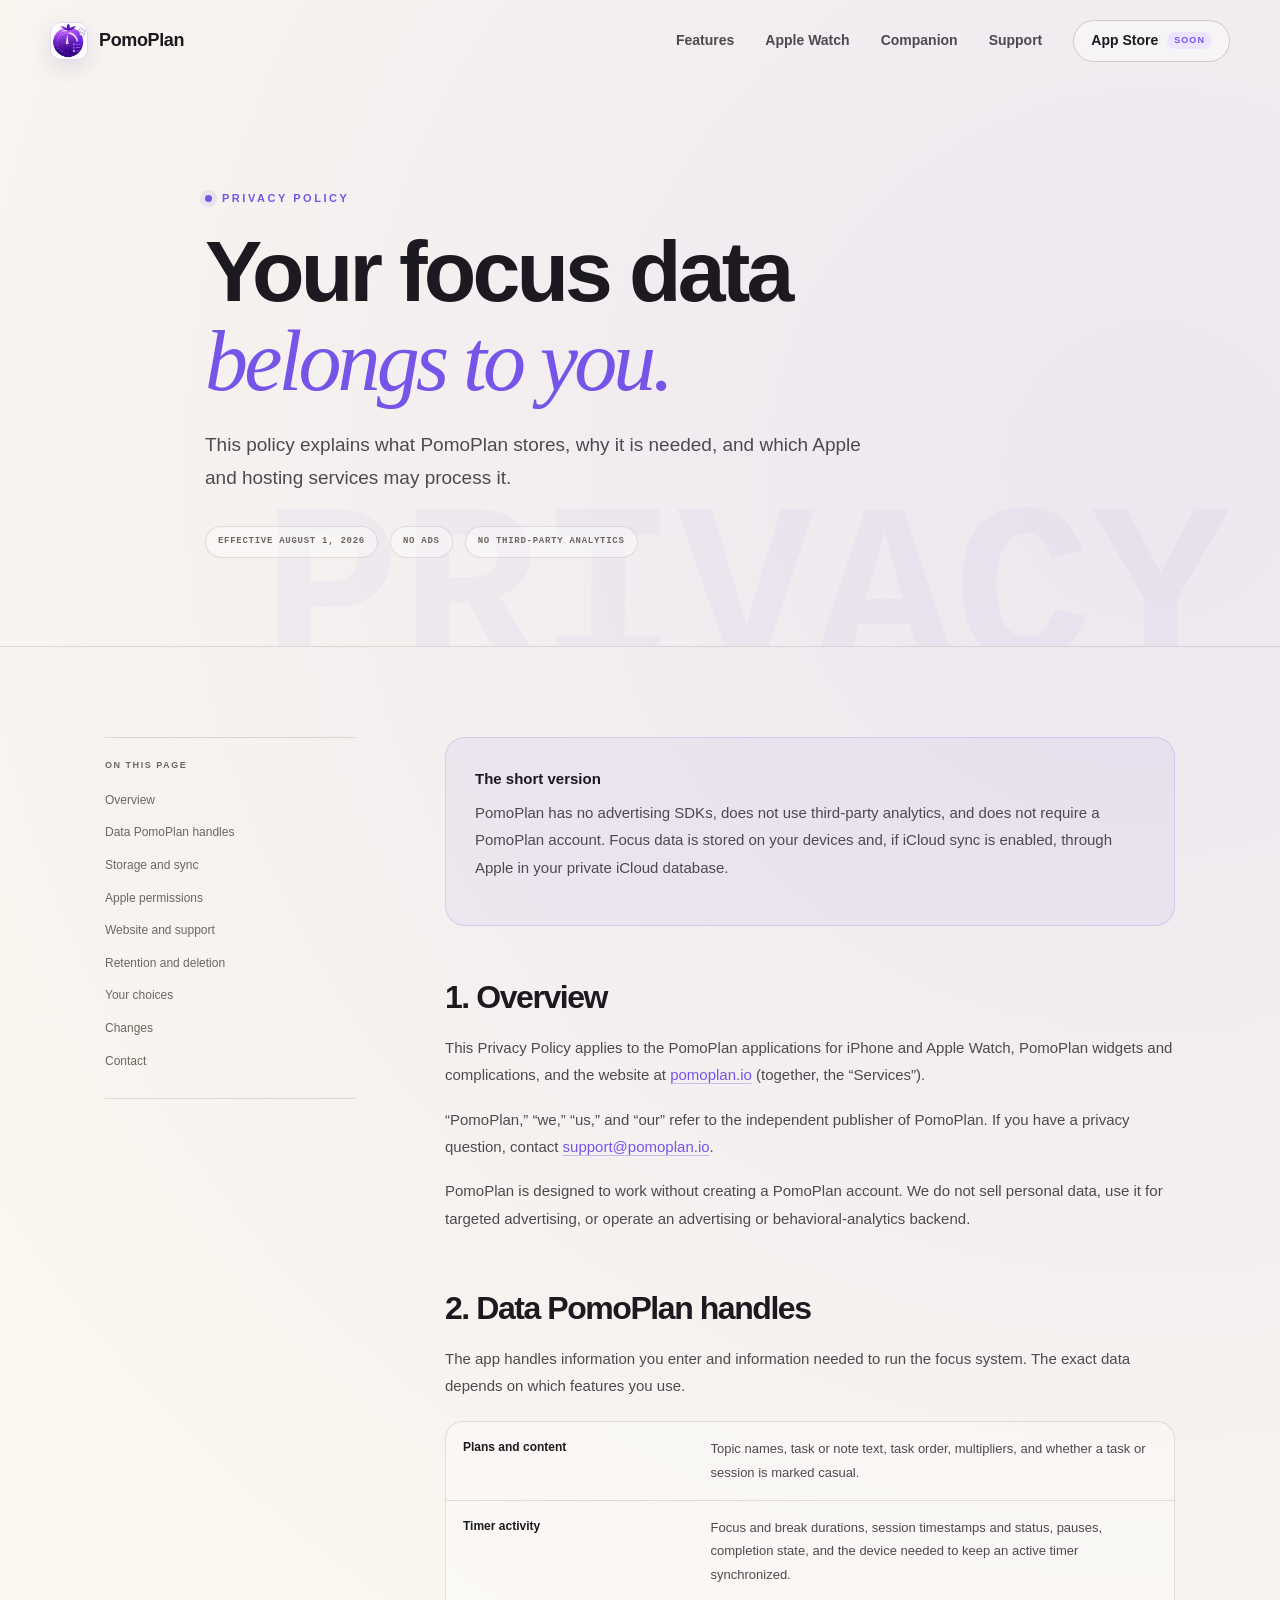
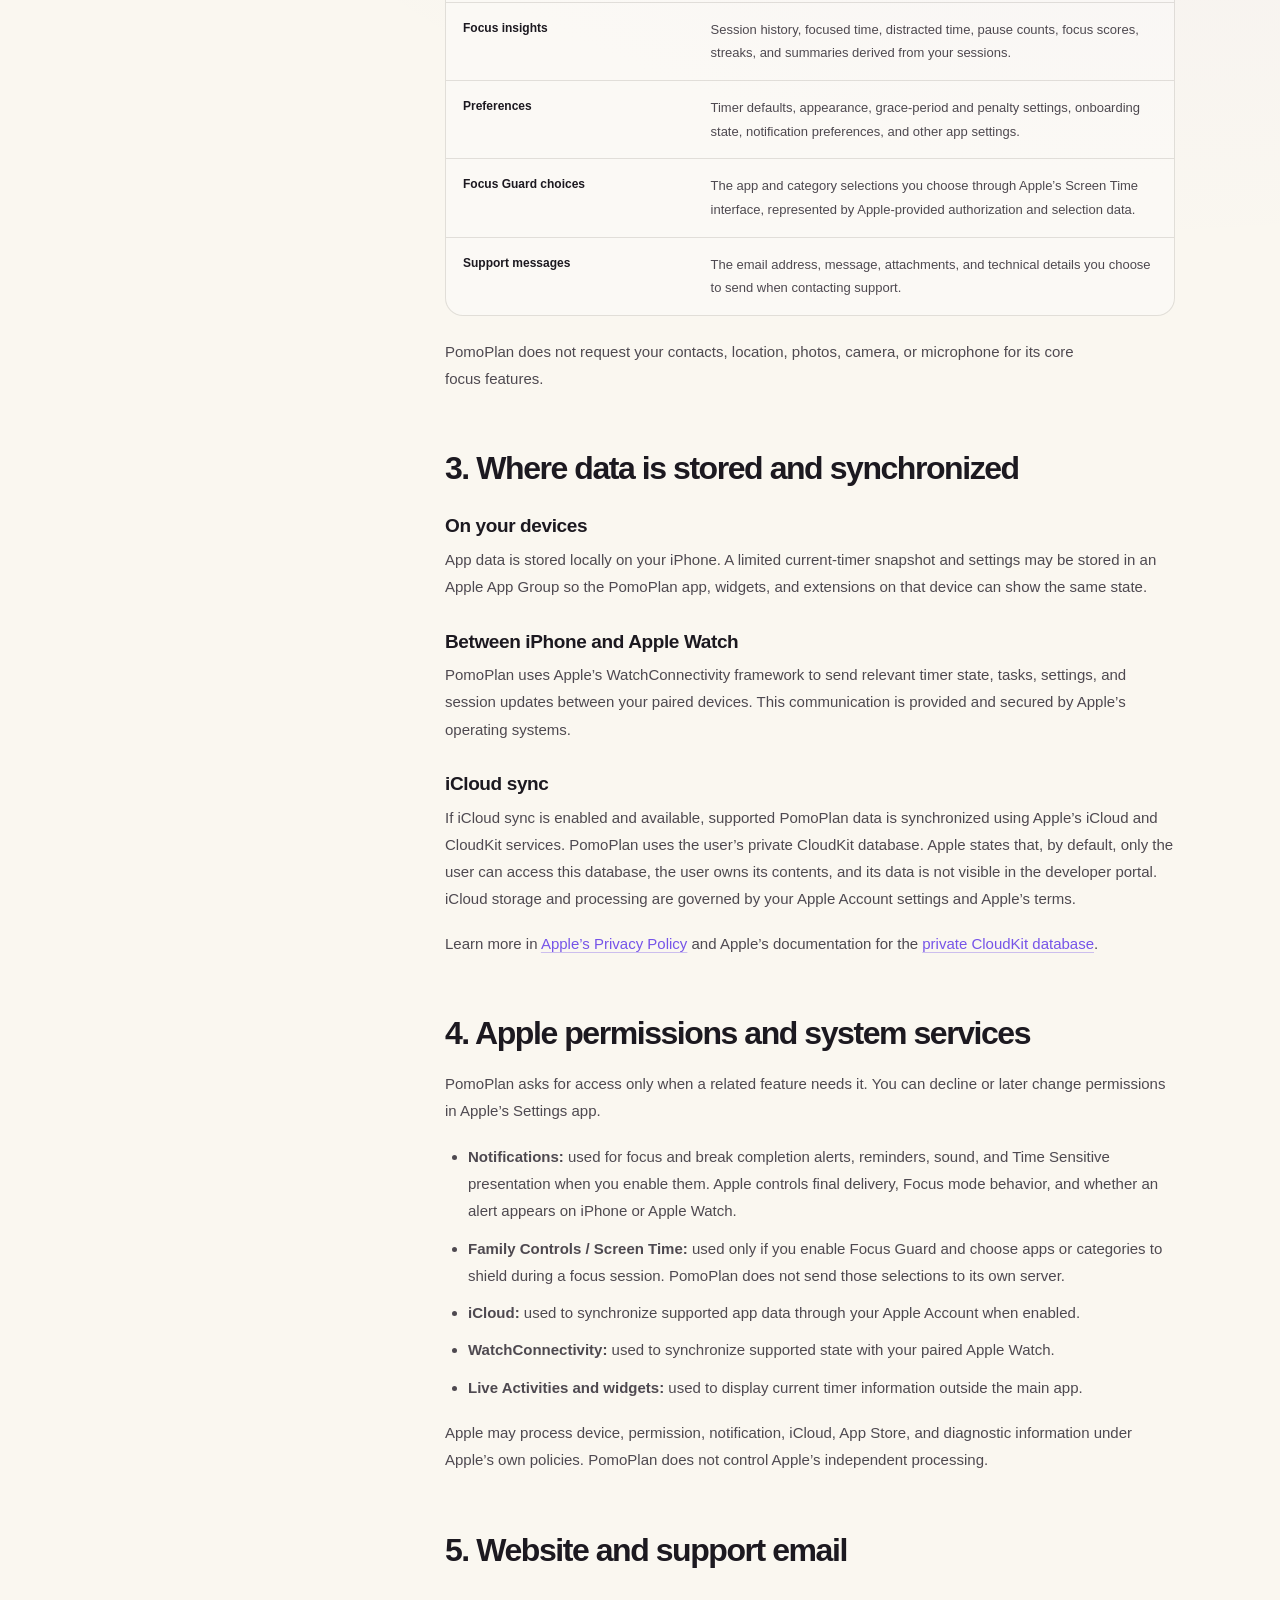
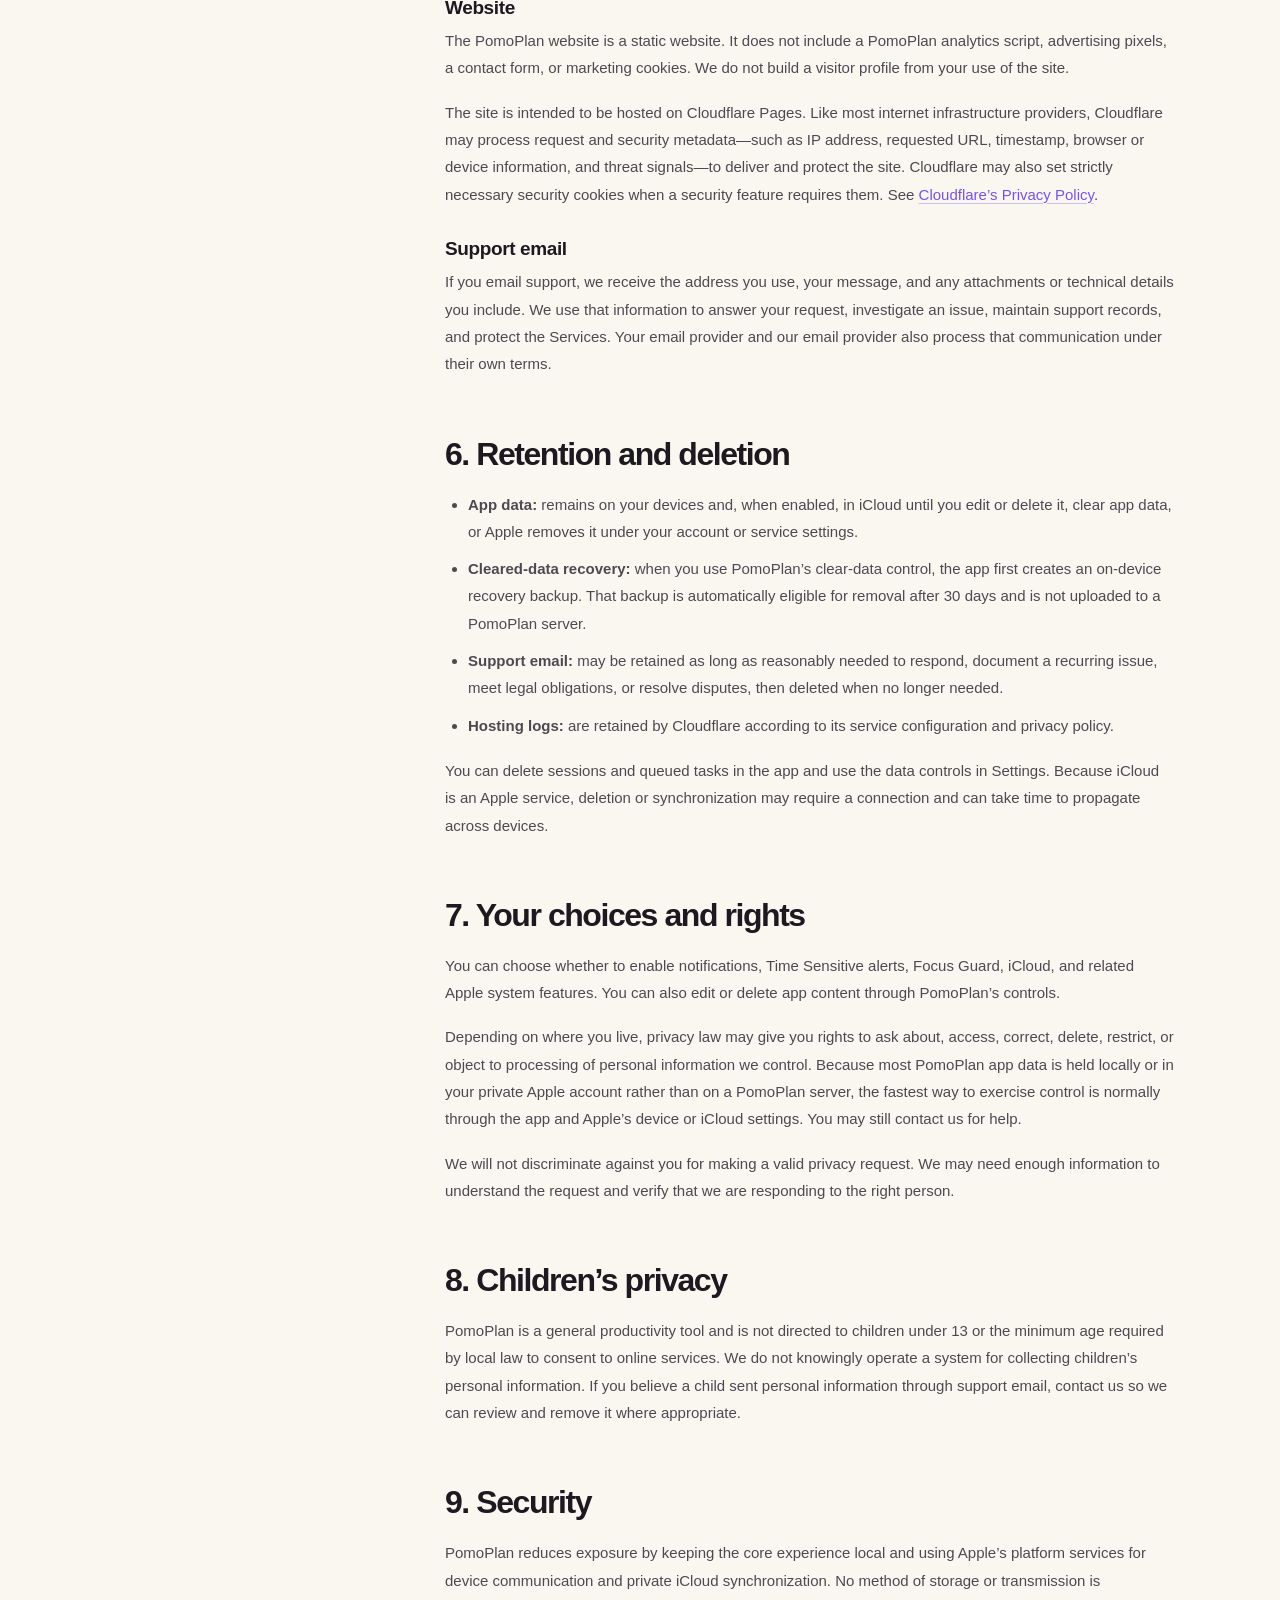
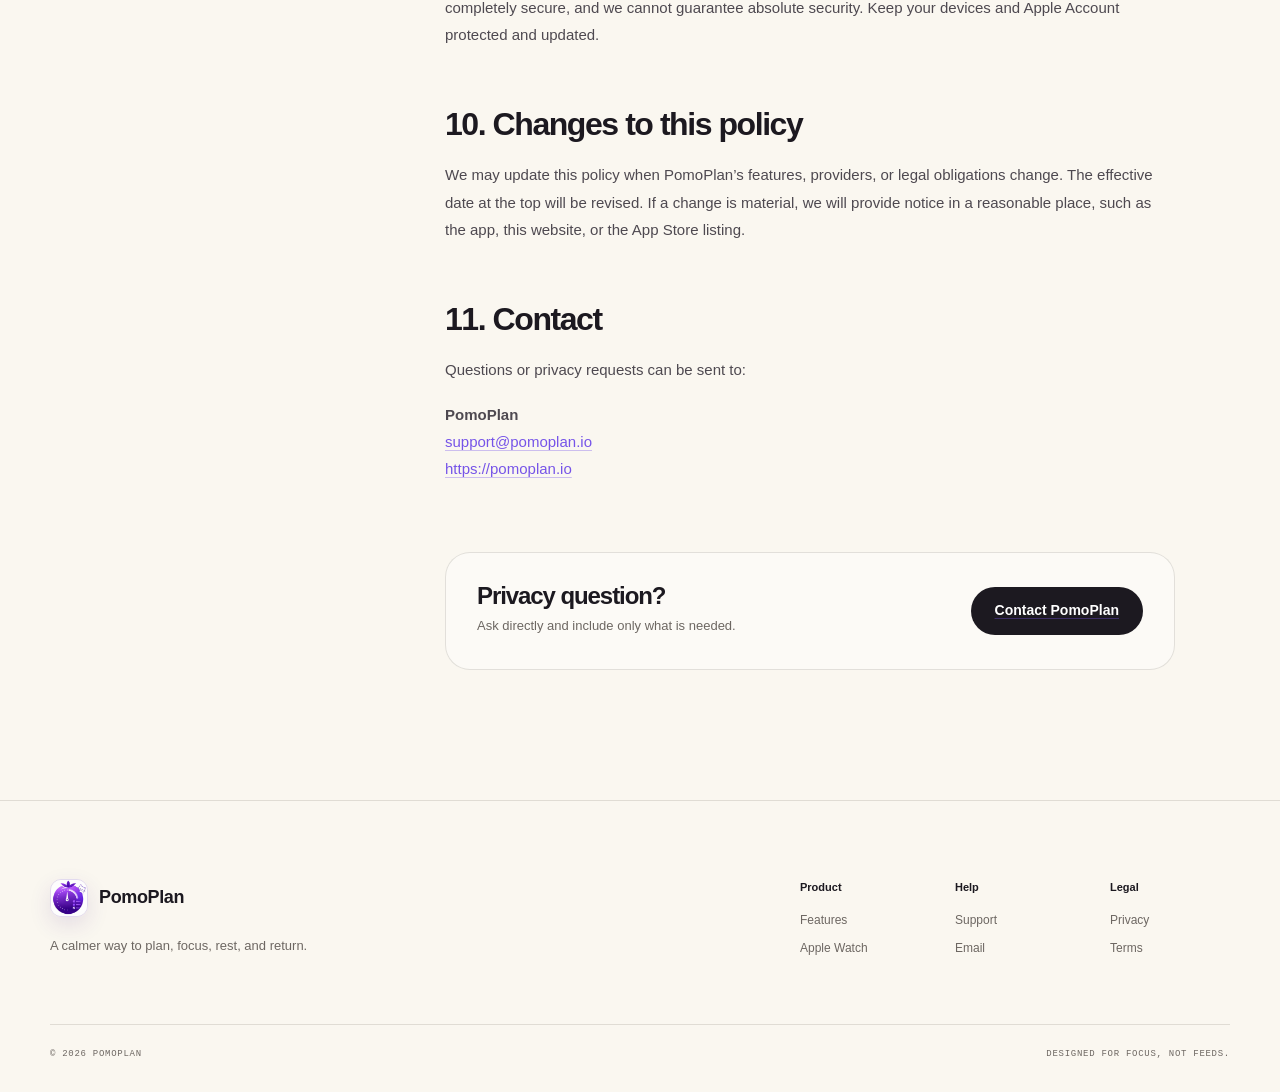
==== privacy/index.html @ 8824948e "Add PomoPlan static marketing and policy site Split the site out of the PomodoroSwift app repo so it" ====
<!DOCTYPE html>
<html lang="en">
<head>
  <meta charset="utf-8">
  <meta name="viewport" content="width=device-width, initial-scale=1">
  <meta name="theme-color" content="#f8f4ec">
  <meta name="color-scheme" content="light">
  <title>Privacy Policy — PomoPlan</title>
  <meta name="description" content="Learn how PomoPlan handles timer, task, focus, Apple Watch, iCloud, notification, and website data.">
  <link rel="canonical" href="https://pomoplan.io/privacy/">
  <link rel="icon" type="image/png" href="/assets/favicon.png">
  <link rel="apple-touch-icon" href="/assets/app-icon.png">
  <link rel="stylesheet" href="/assets/styles.css">
  <script src="/assets/site.js" defer></script>
</head>
<body class="inner-page">
  <a class="skip-link" href="#main-content">Skip to content</a>

  <header class="site-header is-scrolled" data-site-header>
    <div class="shell header-inner">
      <a class="brand" href="/" aria-label="PomoPlan home"><img class="brand-icon" src="/assets/app-icon.png" alt="" width="40" height="40"><span>PomoPlan</span></a>
      <button class="nav-toggle" type="button" aria-expanded="false" aria-controls="site-navigation" data-nav-toggle><span class="sr-only">Open navigation</span><span></span><span></span></button>
      <nav class="site-nav" id="site-navigation" aria-label="Primary navigation" data-site-nav>
        <a href="/#features">Features</a><a href="/#ecosystem">Apple Watch</a><a href="/#companion">Companion</a><a href="/support/">Support</a><a class="nav-cta" href="/#coming-soon">App Store <span>soon</span></a>
      </nav>
    </div>
  </header>

  <main class="inner-main" id="main-content">
    <section class="inner-hero" data-page-code="PRIVACY">
      <div class="shell inner-hero-content" data-reveal>
        <p class="eyebrow"><span class="signal-dot"></span> Privacy policy</p>
        <h1>Your focus data<br><em>belongs to you.</em></h1>
        <p>This policy explains what PomoPlan stores, why it is needed, and which Apple and hosting services may process it.</p>
        <div class="inner-hero-meta"><span>Effective August 1, 2026</span><span>No ads</span><span>No third-party analytics</span></div>
      </div>
    </section>

    <section class="page-section">
      <div class="shell legal-layout">
        <nav class="legal-nav" aria-label="Privacy policy sections">
          <strong>On this page</strong>
          <a href="#overview">Overview</a>
          <a href="#data">Data PomoPlan handles</a>
          <a href="#storage">Storage and sync</a>
          <a href="#permissions">Apple permissions</a>
          <a href="#website">Website and support</a>
          <a href="#retention">Retention and deletion</a>
          <a href="#choices">Your choices</a>
          <a href="#changes">Changes</a>
          <a href="#contact">Contact</a>
        </nav>

        <article class="legal-content">
          <div class="legal-summary" data-reveal>
            <strong>The short version</strong>
            <p>PomoPlan has no advertising SDKs, does not use third-party analytics, and does not require a PomoPlan account. Focus data is stored on your devices and, if iCloud sync is enabled, through Apple in your private iCloud database.</p>
          </div>

          <section id="overview" data-reveal>
            <h2>1. Overview</h2>
            <p>This Privacy Policy applies to the PomoPlan applications for iPhone and Apple Watch, PomoPlan widgets and complications, and the website at <a href="https://pomoplan.io/">pomoplan.io</a> (together, the “Services”).</p>
            <p>“PomoPlan,” “we,” “us,” and “our” refer to the independent publisher of PomoPlan. If you have a privacy question, contact <a href="mailto:support@pomoplan.io">support@pomoplan.io</a>.</p>
            <p>PomoPlan is designed to work without creating a PomoPlan account. We do not sell personal data, use it for targeted advertising, or operate an advertising or behavioral-analytics backend.</p>
          </section>

          <section id="data" data-reveal>
            <h2>2. Data PomoPlan handles</h2>
            <p>The app handles information you enter and information needed to run the focus system. The exact data depends on which features you use.</p>
            <table class="legal-table">
              <tbody>
                <tr><th>Plans and content</th><td>Topic names, task or note text, task order, multipliers, and whether a task or session is marked casual.</td></tr>
                <tr><th>Timer activity</th><td>Focus and break durations, session timestamps and status, pauses, completion state, and the device needed to keep an active timer synchronized.</td></tr>
                <tr><th>Focus insights</th><td>Session history, focused time, distracted time, pause counts, focus scores, streaks, and summaries derived from your sessions.</td></tr>
                <tr><th>Preferences</th><td>Timer defaults, appearance, grace-period and penalty settings, onboarding state, notification preferences, and other app settings.</td></tr>
                <tr><th>Focus Guard choices</th><td>The app and category selections you choose through Apple’s Screen Time interface, represented by Apple-provided authorization and selection data.</td></tr>
                <tr><th>Support messages</th><td>The email address, message, attachments, and technical details you choose to send when contacting support.</td></tr>
              </tbody>
            </table>
            <p>PomoPlan does not request your contacts, location, photos, camera, or microphone for its core focus features.</p>
          </section>

          <section id="storage" data-reveal>
            <h2>3. Where data is stored and synchronized</h2>
            <h3>On your devices</h3>
            <p>App data is stored locally on your iPhone. A limited current-timer snapshot and settings may be stored in an Apple App Group so the PomoPlan app, widgets, and extensions on that device can show the same state.</p>
            <h3>Between iPhone and Apple Watch</h3>
            <p>PomoPlan uses Apple’s WatchConnectivity framework to send relevant timer state, tasks, settings, and session updates between your paired devices. This communication is provided and secured by Apple’s operating systems.</p>
            <h3>iCloud sync</h3>
            <p>If iCloud sync is enabled and available, supported PomoPlan data is synchronized using Apple’s iCloud and CloudKit services. PomoPlan uses the user’s private CloudKit database. Apple states that, by default, only the user can access this database, the user owns its contents, and its data is not visible in the developer portal. iCloud storage and processing are governed by your Apple Account settings and Apple’s terms.</p>
            <p>Learn more in <a href="https://www.apple.com/legal/privacy/" rel="external">Apple’s Privacy Policy</a> and Apple’s documentation for the <a href="https://developer.apple.com/documentation/cloudkit/ckcontainer/privateclouddatabase" rel="external">private CloudKit database</a>.</p>
          </section>

          <section id="permissions" data-reveal>
            <h2>4. Apple permissions and system services</h2>
            <p>PomoPlan asks for access only when a related feature needs it. You can decline or later change permissions in Apple’s Settings app.</p>
            <ul>
              <li><strong>Notifications:</strong> used for focus and break completion alerts, reminders, sound, and Time Sensitive presentation when you enable them. Apple controls final delivery, Focus mode behavior, and whether an alert appears on iPhone or Apple Watch.</li>
              <li><strong>Family Controls / Screen Time:</strong> used only if you enable Focus Guard and choose apps or categories to shield during a focus session. PomoPlan does not send those selections to its own server.</li>
              <li><strong>iCloud:</strong> used to synchronize supported app data through your Apple Account when enabled.</li>
              <li><strong>WatchConnectivity:</strong> used to synchronize supported state with your paired Apple Watch.</li>
              <li><strong>Live Activities and widgets:</strong> used to display current timer information outside the main app.</li>
            </ul>
            <p>Apple may process device, permission, notification, iCloud, App Store, and diagnostic information under Apple’s own policies. PomoPlan does not control Apple’s independent processing.</p>
          </section>

          <section id="website" data-reveal>
            <h2>5. Website and support email</h2>
            <h3>Website</h3>
            <p>The PomoPlan website is a static website. It does not include a PomoPlan analytics script, advertising pixels, a contact form, or marketing cookies. We do not build a visitor profile from your use of the site.</p>
            <p>The site is intended to be hosted on Cloudflare Pages. Like most internet infrastructure providers, Cloudflare may process request and security metadata—such as IP address, requested URL, timestamp, browser or device information, and threat signals—to deliver and protect the site. Cloudflare may also set strictly necessary security cookies when a security feature requires them. See <a href="https://www.cloudflare.com/privacypolicy/" rel="external">Cloudflare’s Privacy Policy</a>.</p>
            <h3>Support email</h3>
            <p>If you email support, we receive the address you use, your message, and any attachments or technical details you include. We use that information to answer your request, investigate an issue, maintain support records, and protect the Services. Your email provider and our email provider also process that communication under their own terms.</p>
          </section>

          <section id="retention" data-reveal>
            <h2>6. Retention and deletion</h2>
            <ul>
              <li><strong>App data:</strong> remains on your devices and, when enabled, in iCloud until you edit or delete it, clear app data, or Apple removes it under your account or service settings.</li>
              <li><strong>Cleared-data recovery:</strong> when you use PomoPlan’s clear-data control, the app first creates an on-device recovery backup. That backup is automatically eligible for removal after 30 days and is not uploaded to a PomoPlan server.</li>
              <li><strong>Support email:</strong> may be retained as long as reasonably needed to respond, document a recurring issue, meet legal obligations, or resolve disputes, then deleted when no longer needed.</li>
              <li><strong>Hosting logs:</strong> are retained by Cloudflare according to its service configuration and privacy policy.</li>
            </ul>
            <p>You can delete sessions and queued tasks in the app and use the data controls in Settings. Because iCloud is an Apple service, deletion or synchronization may require a connection and can take time to propagate across devices.</p>
          </section>

          <section id="choices" data-reveal>
            <h2>7. Your choices and rights</h2>
            <p>You can choose whether to enable notifications, Time Sensitive alerts, Focus Guard, iCloud, and related Apple system features. You can also edit or delete app content through PomoPlan’s controls.</p>
            <p>Depending on where you live, privacy law may give you rights to ask about, access, correct, delete, restrict, or object to processing of personal information we control. Because most PomoPlan app data is held locally or in your private Apple account rather than on a PomoPlan server, the fastest way to exercise control is normally through the app and Apple’s device or iCloud settings. You may still contact us for help.</p>
            <p>We will not discriminate against you for making a valid privacy request. We may need enough information to understand the request and verify that we are responding to the right person.</p>
          </section>

          <section id="children" data-reveal>
            <h2>8. Children’s privacy</h2>
            <p>PomoPlan is a general productivity tool and is not directed to children under 13 or the minimum age required by local law to consent to online services. We do not knowingly operate a system for collecting children’s personal information. If you believe a child sent personal information through support email, contact us so we can review and remove it where appropriate.</p>
          </section>

          <section id="security" data-reveal>
            <h2>9. Security</h2>
            <p>PomoPlan reduces exposure by keeping the core experience local and using Apple’s platform services for device communication and private iCloud synchronization. No method of storage or transmission is completely secure, and we cannot guarantee absolute security. Keep your devices and Apple Account protected and updated.</p>
          </section>

          <section id="changes" data-reveal>
            <h2>10. Changes to this policy</h2>
            <p>We may update this policy when PomoPlan’s features, providers, or legal obligations change. The effective date at the top will be revised. If a change is material, we will provide notice in a reasonable place, such as the app, this website, or the App Store listing.</p>
          </section>

          <section id="contact" data-reveal>
            <h2>11. Contact</h2>
            <p>Questions or privacy requests can be sent to:</p>
            <p><strong>PomoPlan</strong><br><a href="mailto:support@pomoplan.io">support@pomoplan.io</a><br><a href="https://pomoplan.io/">https://pomoplan.io</a></p>
          </section>

          <div class="contact-band" data-reveal>
            <div><h2>Privacy question?</h2><p>Ask directly and include only what is needed.</p></div>
            <a class="button" href="mailto:support@pomoplan.io?subject=PomoPlan%20privacy">Contact PomoPlan</a>
          </div>
        </article>
      </div>
    </section>
  </main>

  <footer class="site-footer">
    <div class="shell footer-grid"><div><a class="brand footer-brand" href="/"><img class="brand-icon" src="/assets/app-icon.png" alt="" width="40" height="40"><span>PomoPlan</span></a><p>A calmer way to plan, focus, rest, and return.</p></div><div class="footer-links"><div><strong>Product</strong><a href="/#features">Features</a><a href="/#ecosystem">Apple Watch</a></div><div><strong>Help</strong><a href="/support/">Support</a><a href="mailto:support@pomoplan.io">Email</a></div><div><strong>Legal</strong><a href="/privacy/" aria-current="page">Privacy</a><a href="/terms/">Terms</a></div></div></div>
    <div class="shell footer-bottom"><span>© <span data-year>2026</span> PomoPlan</span><span>Designed for focus, not feeds.</span></div>
  </footer>
</body>
</html>
---- assets/styles.css ----
:root {
  --paper: #faf7f0;
  --paper-deep: #f1eadf;
  --paper-glass: rgba(250, 247, 240, 0.78);
  --ink: #1c1920;
  --ink-soft: #4e4950;
  --muted: #6d6762;
  --line: rgba(65, 56, 46, 0.14);
  --line-strong: rgba(65, 56, 46, 0.22);
  --purple: #7654e8;
  --purple-bright: #946fff;
  --purple-soft: #ece5ff;
  --purple-glow: rgba(118, 84, 232, 0.22);
  --green: #15865d;
  --green-bright: #42c98c;
  --green-soft: #ddf4e8;
  --night: #17131d;
  --night-soft: #231d2d;
  --white: #ffffff;
  --radius-xs: 10px;
  --radius-sm: 16px;
  --radius-md: 24px;
  --radius-lg: 36px;
  --radius-xl: 54px;
  --shadow-soft: 0 24px 80px rgba(63, 44, 31, 0.09);
  --shadow-device: 0 40px 100px rgba(42, 29, 25, 0.22);
  --shell: 1180px;
  --header-height: 82px;
}

* {
  box-sizing: border-box;
}

html {
  scroll-behavior: smooth;
  scroll-padding-top: calc(var(--header-height) + 24px);
}

body {
  margin: 0;
  overflow-x: hidden;
  background: var(--paper);
  color: var(--ink);
  font-family: -apple-system, BlinkMacSystemFont, "Segoe UI", sans-serif;
  font-size: 16px;
  line-height: 1.55;
  -webkit-font-smoothing: antialiased;
  text-rendering: optimizeLegibility;
}

body.nav-open {
  overflow: hidden;
}

::selection {
  background: var(--purple-soft);
  color: var(--ink);
}

img,
svg {
  display: block;
  max-width: 100%;
}

a {
  color: inherit;
  text-decoration: none;
}

button,
input,
textarea,
select {
  font: inherit;
}

button,
summary,
a {
  -webkit-tap-highlight-color: transparent;
}

:focus-visible {
  outline: 3px solid rgba(118, 84, 232, 0.42);
  outline-offset: 4px;
}

.shell {
  width: min(calc(100% - 48px), var(--shell));
  margin-inline: auto;
}

.section-pad {
  padding-block: 132px;
}

.sr-only {
  position: absolute;
  width: 1px;
  height: 1px;
  padding: 0;
  margin: -1px;
  overflow: hidden;
  clip: rect(0, 0, 0, 0);
  white-space: nowrap;
  border: 0;
}

.skip-link {
  position: fixed;
  z-index: 9999;
  top: 12px;
  left: 12px;
  padding: 10px 16px;
  border-radius: 999px;
  background: var(--ink);
  color: var(--white);
  transform: translateY(-160%);
  transition: transform 160ms ease;
}

.skip-link:focus {
  transform: translateY(0);
}

.site-header {
  position: fixed;
  z-index: 1000;
  inset: 0 0 auto;
  height: var(--header-height);
  border-bottom: 1px solid transparent;
  transition: background-color 220ms ease, border-color 220ms ease, backdrop-filter 220ms ease;
}

.site-header.is-scrolled {
  border-color: var(--line);
  background: rgba(250, 247, 240, 0.84);
  -webkit-backdrop-filter: blur(20px) saturate(130%);
  backdrop-filter: blur(20px) saturate(130%);
}

.header-inner {
  display: flex;
  align-items: center;
  justify-content: space-between;
  height: 100%;
}

.brand {
  display: inline-flex;
  align-items: center;
  gap: 11px;
  color: var(--ink);
  font-size: 18px;
  font-weight: 720;
  letter-spacing: -0.02em;
}

.brand-icon {
  width: 38px;
  height: 38px;
  border: 1px solid rgba(118, 84, 232, 0.18);
  border-radius: 11px;
  box-shadow: 0 8px 22px rgba(73, 36, 143, 0.12);
}

.site-nav {
  display: flex;
  align-items: center;
  gap: 31px;
  color: var(--ink-soft);
  font-size: 14px;
  font-weight: 620;
}

.site-nav > a:not(.nav-cta) {
  position: relative;
}

.site-nav > a:not(.nav-cta)::after {
  content: "";
  position: absolute;
  right: 0;
  bottom: -7px;
  left: 0;
  height: 1px;
  background: var(--purple);
  transform: scaleX(0);
  transition: transform 180ms ease;
}

.site-nav > a:not(.nav-cta):hover::after,
.site-nav > a[aria-current="page"]::after {
  transform: scaleX(1);
}

.nav-cta {
  display: inline-flex;
  align-items: center;
  gap: 9px;
  min-height: 42px;
  padding: 0 17px;
  border: 1px solid var(--line-strong);
  border-radius: 999px;
  background: rgba(255, 255, 255, 0.45);
  color: var(--ink);
}

.nav-cta span {
  padding: 2px 7px;
  border-radius: 999px;
  background: var(--purple-soft);
  color: var(--purple);
  font-size: 9px;
  font-weight: 800;
  letter-spacing: 0.12em;
  text-transform: uppercase;
}

.nav-toggle {
  display: none;
  width: 44px;
  height: 44px;
  padding: 0;
  border: 1px solid var(--line);
  border-radius: 50%;
  background: rgba(255, 255, 255, 0.52);
}

.nav-toggle > span:not(.sr-only) {
  display: block;
  width: 17px;
  height: 1.5px;
  margin: 5px auto;
  background: var(--ink);
  transition: transform 180ms ease;
}

.hero {
  position: relative;
  min-height: 920px;
  padding-top: calc(var(--header-height) + 96px);
  overflow: hidden;
}

.hero::before {
  content: "";
  position: absolute;
  z-index: -2;
  inset: 0;
  background:
    radial-gradient(circle at 81% 31%, rgba(131, 95, 231, 0.17), transparent 29%),
    radial-gradient(circle at 15% 76%, rgba(35, 172, 115, 0.08), transparent 26%),
    linear-gradient(rgba(68, 57, 45, 0.045) 1px, transparent 1px),
    linear-gradient(90deg, rgba(68, 57, 45, 0.045) 1px, transparent 1px);
  background-size: auto, auto, 54px 54px, 54px 54px;
  mask-image: linear-gradient(to bottom, #000 65%, transparent 100%);
}

.hero::after {
  content: "";
  position: absolute;
  z-index: -1;
  top: 142px;
  right: -170px;
  width: 610px;
  height: 610px;
  border: 1px solid rgba(118, 84, 232, 0.14);
  border-radius: 50%;
  box-shadow: 0 0 0 74px rgba(118, 84, 232, 0.025), 0 0 0 148px rgba(118, 84, 232, 0.018);
}

.hero-grid {
  display: grid;
  grid-template-columns: 0.86fr 1.14fr;
  align-items: center;
  gap: 58px;
}

.hero-copy {
  position: relative;
  z-index: 4;
  padding-bottom: 34px;
}

.eyebrow {
  display: flex;
  align-items: center;
  gap: 10px;
  margin: 0 0 22px;
  color: var(--purple);
  font-size: 11px;
  font-weight: 820;
  letter-spacing: 0.23em;
  line-height: 1.2;
  text-transform: uppercase;
}

.signal-dot {
  width: 7px;
  height: 7px;
  border-radius: 50%;
  background: var(--purple);
  box-shadow: 0 0 0 5px rgba(118, 84, 232, 0.09);
}

.eyebrow-green {
  color: var(--green-bright);
}

.eyebrow-green .signal-dot {
  background: var(--green-bright);
  box-shadow: 0 0 0 5px rgba(66, 201, 140, 0.1);
}

h1,
h2,
h3,
p {
  text-wrap: pretty;
}

h1,
h2,
h3 {
  margin-top: 0;
  color: var(--ink);
  line-height: 1.03;
  letter-spacing: -0.045em;
}

h1 {
  max-width: 690px;
  margin-bottom: 27px;
  font-size: clamp(58px, 6.2vw, 91px);
  font-weight: 650;
}

h1 em,
h2 em {
  color: var(--purple);
  font-family: Georgia, "Times New Roman", serif;
  font-weight: 400;
}

.hero-lede {
  max-width: 545px;
  margin: 0;
  color: var(--ink-soft);
  font-size: 20px;
  line-height: 1.65;
  letter-spacing: -0.012em;
}

.hero-actions {
  display: flex;
  align-items: center;
  gap: 18px;
  margin-top: 38px;
}

.button {
  display: inline-flex;
  align-items: center;
  justify-content: center;
  gap: 12px;
  min-height: 54px;
  padding: 0 23px;
  border: 1px solid transparent;
  border-radius: 999px;
  font-size: 14px;
  font-weight: 750;
  line-height: 1.1;
  transition: transform 180ms ease, box-shadow 180ms ease, background-color 180ms ease;
}

.button:hover {
  transform: translateY(-2px);
}

.button-primary {
  min-height: 62px;
  background: var(--ink);
  color: var(--white);
  box-shadow: 0 16px 36px rgba(28, 25, 32, 0.17);
}

.button-primary:hover {
  box-shadow: 0 19px 42px rgba(28, 25, 32, 0.24);
}

.button-primary svg {
  width: 23px;
  height: 23px;
  fill: currentColor;
}

.button-primary > span {
  display: flex;
  flex-direction: column;
  align-items: flex-start;
  gap: 2px;
  font-size: 17px;
}

.button-primary small {
  font-size: 9px;
  font-weight: 560;
  letter-spacing: 0.04em;
}

.button-quiet {
  padding-inline: 11px;
  color: var(--ink-soft);
}

.button-quiet span {
  color: var(--purple);
  font-size: 18px;
}

.hero-proof {
  display: flex;
  flex-wrap: wrap;
  gap: 10px 27px;
  margin: 38px 0 0;
  padding: 0;
  color: var(--muted);
  font-size: 12px;
  font-weight: 650;
  list-style: none;
}

.hero-proof li {
  position: relative;
  padding-left: 14px;
}

.hero-proof li::before {
  content: "";
  position: absolute;
  top: 0.63em;
  left: 0;
  width: 4px;
  height: 4px;
  border-radius: 50%;
  background: var(--purple);
}

.hero-product {
  position: relative;
  min-height: 735px;
  isolation: isolate;
}

.hero-product::before {
  content: "";
  position: absolute;
  z-index: -1;
  top: 78px;
  left: 85px;
  width: 530px;
  height: 530px;
  border-radius: 50%;
  background: radial-gradient(circle, rgba(118, 84, 232, 0.22), rgba(118, 84, 232, 0.035) 55%, transparent 72%);
  filter: blur(8px);
}

.phone-frame {
  position: absolute;
  z-index: 2;
  top: 8px;
  left: 118px;
  width: 348px;
  height: 708px;
  padding: 8px;
  border: 1px solid rgba(255, 255, 255, 0.58);
  border-radius: 52px;
  background: linear-gradient(145deg, #373139, #0f0e11 72%);
  box-shadow: var(--shadow-device), inset 0 0 0 1px rgba(255, 255, 255, 0.11);
  transform: none;
}

.phone-frame::before {
  content: "";
  position: absolute;
  z-index: 5;
  top: 15px;
  left: 50%;
  width: 92px;
  height: 24px;
  border-radius: 999px;
  background: #100e12;
  transform: translateX(-50%);
}

.phone-screen {
  position: relative;
  height: 100%;
  overflow: hidden;
  border-radius: 44px;
  background:
    radial-gradient(circle at 51% 55%, rgba(142, 107, 233, 0.14), transparent 30%),
    #fbf8f1;
}

.mock-status {
  display: flex;
  justify-content: space-between;
  padding: 18px 24px 0;
  color: #171319;
  font-size: 9px;
  font-weight: 750;
}

.mock-header {
  display: flex;
  align-items: flex-start;
  justify-content: space-between;
  padding: 30px 21px 0;
}

.mock-header > div:first-child {
  display: flex;
  flex-direction: column;
}

.mock-header small {
  color: #787171;
  font-size: 7px;
  font-weight: 800;
  letter-spacing: 0.25em;
}

.mock-header strong {
  margin-top: 5px;
  color: #7958e4;
  font-family: Georgia, "Times New Roman", serif;
  font-size: 27px;
  font-style: italic;
  font-weight: 400;
}

.mock-header-actions {
  display: flex;
  align-items: center;
  gap: 6px;
}

.mock-header-actions span {
  display: grid;
  height: 29px;
  place-items: center;
  padding: 0 9px;
  border: 1px solid #ded6cb;
  border-radius: 999px;
  color: #6e51d9;
  font-size: 7px;
  font-weight: 800;
  letter-spacing: 0.12em;
}

.mock-cat-wrap {
  position: absolute;
  z-index: 3;
  top: 101px;
  right: 23px;
  width: 128px;
  color: var(--purple);
  text-align: center;
}

.mock-cat-wrap span {
  display: block;
  margin-bottom: -4px;
  font-family: Georgia, "Times New Roman", serif;
  font-size: 11px;
  font-style: italic;
  font-weight: 700;
}

.mock-cat-wrap img {
  width: 128px;
  height: auto;
}

.timer-orbit {
  position: relative;
  width: 275px;
  height: 275px;
  margin: 116px auto 0;
  border-radius: 50%;
  background: conic-gradient(from 194deg, var(--purple) 0 72%, rgba(118, 84, 232, 0.09) 72% 100%);
  filter: drop-shadow(0 0 12px rgba(118, 84, 232, 0.15));
}

.timer-orbit::before,
.timer-orbit::after {
  content: "";
  position: absolute;
  border-radius: 50%;
}

.timer-orbit::before {
  inset: 5px;
  background:
    radial-gradient(circle at center, rgba(145, 108, 234, 0.12), transparent 62%),
    #fbf8f1;
}

.timer-orbit::after {
  inset: 20px;
  border: 1px solid rgba(97, 87, 78, 0.08);
}

.timer-core {
  position: absolute;
  z-index: 2;
  inset: 0;
  display: flex;
  flex-direction: column;
  align-items: center;
  justify-content: center;
}

.timer-core strong {
  font-size: 54px;
  font-weight: 260;
  letter-spacing: -0.07em;
}

.timer-core span {
  margin-top: 9px;
  color: rgba(118, 84, 232, 0.65);
  font-size: 8px;
  font-weight: 850;
  letter-spacing: 0.37em;
}

.mock-current {
  display: flex;
  flex-direction: column;
  align-items: center;
  margin-top: 23px;
  text-align: center;
}

.mock-current small {
  color: #827b75;
  font-size: 7px;
  font-weight: 800;
  letter-spacing: 0.32em;
}

.mock-current strong {
  margin-top: 4px;
  font-family: Georgia, "Times New Roman", serif;
  font-size: 20px;
  font-style: italic;
}

.mock-current span {
  margin-top: 2px;
  color: #89817b;
  font-size: 11px;
}

.mock-button {
  display: grid;
  width: calc(100% - 42px);
  height: 51px;
  margin: 21px auto 0;
  place-items: center;
  border-radius: 999px;
  background: #17141a;
  color: var(--white);
  font-size: 10px;
  font-weight: 800;
  letter-spacing: 0.22em;
}

.watch-preview {
  position: absolute;
  z-index: 5;
  right: 0;
  bottom: 48px;
  width: 212px;
  height: 246px;
  padding: 9px;
  border: 1px solid rgba(255, 255, 255, 0.36);
  border-radius: 54px;
  background: linear-gradient(145deg, #bbb6ad, #4b4745 80%);
  box-shadow: 0 35px 75px rgba(28, 25, 32, 0.28);
  transform: none;
}

.watch-crown {
  position: absolute;
  top: 61px;
  right: -10px;
  width: 12px;
  height: 42px;
  border-radius: 0 7px 7px 0;
  background: #65605c;
}

.watch-screen {
  position: relative;
  height: 100%;
  overflow: hidden;
  border-radius: 45px;
  background: radial-gradient(circle at 50% 46%, rgba(135, 97, 235, 0.19), transparent 42%), #080709;
  color: var(--white);
}

.watch-meta {
  display: flex;
  justify-content: space-between;
  padding: 12px 18px;
  color: #b7a4fb;
  font-size: 8px;
  font-weight: 750;
}

.watch-cat {
  position: absolute;
  top: 12px;
  left: 50%;
  width: 72px;
  transform: translateX(-50%);
}

.watch-ring {
  display: flex;
  width: 120px;
  height: 120px;
  margin: 19px auto 0;
  flex-direction: column;
  align-items: center;
  justify-content: center;
  border: 3px solid rgba(118, 84, 232, 0.18);
  border-top-color: #9a78ff;
  border-right-color: #9a78ff;
  border-radius: 50%;
  box-shadow: 0 0 22px rgba(118, 84, 232, 0.16);
}

.watch-ring strong {
  font-size: 26px;
  font-weight: 350;
  letter-spacing: -0.05em;
}

.watch-ring small {
  margin-top: 4px;
  color: #a98cff;
  font-size: 6px;
  font-weight: 800;
  letter-spacing: 0.26em;
}

.watch-task {
  display: flex;
  flex-direction: column;
  align-items: center;
  margin-top: 8px;
  line-height: 1.25;
}

.watch-task strong {
  font-family: Georgia, "Times New Roman", serif;
  font-size: 12px;
  font-style: italic;
}

.watch-task span {
  max-width: 130px;
  overflow: hidden;
  color: #a8a2ab;
  font-size: 7px;
  text-overflow: ellipsis;
  white-space: nowrap;
}

.focus-score-float {
  position: absolute;
  z-index: 6;
  bottom: 105px;
  left: 10px;
  display: flex;
  align-items: center;
  gap: 11px;
  min-width: 162px;
  padding: 12px 15px 12px 12px;
  border: 1px solid rgba(255, 255, 255, 0.7);
  border-radius: 18px;
  background: rgba(255, 255, 255, 0.72);
  box-shadow: 0 18px 50px rgba(57, 45, 35, 0.12);
  -webkit-backdrop-filter: blur(16px);
  backdrop-filter: blur(16px);
  transform: none;
}

.score-ring {
  display: grid;
  width: 49px;
  height: 49px;
  place-items: center;
  border: 3px solid var(--purple);
  border-radius: 50%;
  font-family: Georgia, "Times New Roman", serif;
  font-size: 19px;
}

.focus-score-float > span:last-child {
  display: flex;
  flex-direction: column;
  line-height: 1.3;
}

.focus-score-float small {
  color: var(--purple);
  font-size: 7px;
  font-weight: 800;
  letter-spacing: 0.18em;
}

.focus-score-float strong {
  font-size: 11px;
}

.tech-label {
  position: absolute;
  z-index: 8;
  display: flex;
  align-items: center;
  gap: 9px;
  color: var(--muted);
  font-family: ui-monospace, SFMono-Regular, Menlo, monospace;
  font-size: 9px;
  letter-spacing: 0.08em;
  text-transform: uppercase;
}

.tech-label::before {
  content: "";
  width: 20px;
  height: 1px;
  background: var(--line-strong);
}

.tech-label span {
  color: var(--purple);
  font-weight: 800;
}

.tech-label-top {
  top: 26px;
  right: 20px;
}

.tech-label-bottom {
  right: 48px;
  bottom: 18px;
}

.signal-strip {
  border-block: 1px solid var(--line);
  background: rgba(255, 255, 255, 0.32);
}

.signal-grid {
  display: grid;
  grid-template-columns: repeat(4, 1fr);
}

.signal-grid > div {
  position: relative;
  display: grid;
  min-height: 126px;
  grid-template-columns: 42px 1fr;
  grid-template-rows: 1fr 1fr;
  align-content: center;
  padding: 29px 34px;
  border-left: 1px solid var(--line);
}

.signal-grid > div:last-child {
  border-right: 1px solid var(--line);
}

.signal-grid span {
  grid-row: 1 / 3;
  align-self: center;
  color: var(--purple);
  font-family: ui-monospace, SFMono-Regular, Menlo, monospace;
  font-size: 10px;
  font-weight: 750;
}

.signal-grid strong {
  align-self: end;
  font-size: 15px;
}

.signal-grid small {
  color: var(--muted);
  font-size: 11px;
}

.section-heading {
  display: grid;
  max-width: 960px;
  grid-template-columns: minmax(0, 1fr) 330px;
  column-gap: 70px;
  margin-bottom: 58px;
}

.section-heading .eyebrow {
  grid-column: 1 / -1;
}

.section-heading h2,
.ecosystem h2,
.companion h2,
.privacy-section h2,
.final-cta h2 {
  margin-bottom: 0;
  font-size: clamp(43px, 5.2vw, 72px);
  font-weight: 620;
}

.section-heading > p:last-child {
  align-self: end;
  margin: 0 0 5px;
  color: var(--ink-soft);
  font-size: 17px;
  line-height: 1.7;
}

.bento-grid {
  display: grid;
  grid-template-columns: repeat(2, minmax(0, 1fr));
  gap: 20px;
}

.feature-card {
  position: relative;
  min-height: 455px;
  overflow: hidden;
  padding: 38px;
  border: 1px solid var(--line);
  border-radius: var(--radius-lg);
  background: rgba(255, 255, 255, 0.42);
  box-shadow: 0 16px 60px rgba(74, 57, 38, 0.045);
}

.feature-card::before {
  content: "";
  position: absolute;
  width: 190px;
  height: 190px;
  border-radius: 50%;
  background: rgba(118, 84, 232, 0.08);
  filter: blur(40px);
}

.feature-card-wide {
  grid-column: span 2;
  display: grid;
  min-height: 410px;
  grid-template-columns: 0.8fr 1.2fr;
  gap: 50px;
  align-items: center;
}

.feature-index {
  display: block;
  margin-bottom: 21px;
  color: var(--purple);
  font-family: ui-monospace, SFMono-Regular, Menlo, monospace;
  font-size: 9px;
  font-weight: 800;
  letter-spacing: 0.16em;
}

.feature-card h3 {
  max-width: 500px;
  margin-bottom: 17px;
  font-size: clamp(30px, 3.4vw, 44px);
  font-weight: 620;
}

.feature-card p {
  max-width: 475px;
  margin: 0;
  color: var(--ink-soft);
  font-size: 15px;
  line-height: 1.7;
}

.task-feature::before {
  right: 10%;
  bottom: 7%;
}

.task-stack {
  position: relative;
  display: flex;
  flex-direction: column;
  gap: 12px;
  padding: 27px;
  border: 1px solid rgba(118, 84, 232, 0.13);
  border-radius: 27px;
  background: rgba(248, 244, 237, 0.79);
  box-shadow: 0 25px 50px rgba(62, 41, 26, 0.09);
  transform: none;
}

.task-stack::before {
  content: "TASK QUEUE / 03";
  position: absolute;
  top: -22px;
  right: 6px;
  color: var(--muted);
  font-family: ui-monospace, SFMono-Regular, Menlo, monospace;
  font-size: 8px;
  letter-spacing: 0.12em;
}

.task-row {
  display: grid;
  min-height: 76px;
  grid-template-columns: auto 1fr auto auto;
  align-items: center;
  gap: 14px;
  padding: 12px 15px;
  border: 1px solid var(--line);
  border-radius: 18px;
  background: #fbf8f1;
}

.task-row.selected {
  border-color: rgba(118, 84, 232, 0.35);
  background: rgba(118, 84, 232, 0.07);
  box-shadow: inset 3px 0 var(--purple);
}

.multiplier {
  padding: 6px 8px;
  border-radius: 999px;
  background: #eae4de;
  color: #756e68;
  font-size: 11px;
  font-weight: 800;
}

.selected .multiplier {
  background: var(--purple-soft);
  color: var(--purple);
}

.task-row > span:nth-child(2) {
  display: flex;
  min-width: 0;
  flex-direction: column;
}

.task-row small {
  color: var(--purple);
  font-size: 7px;
  font-weight: 800;
  letter-spacing: 0.2em;
}

.task-row strong {
  overflow: hidden;
  font-size: 13px;
  text-overflow: ellipsis;
  white-space: nowrap;
}

.task-row i {
  width: 6px;
  height: 6px;
  border-radius: 50%;
  background: var(--purple);
}

.task-row b {
  color: #9d9793;
  font-size: 17px;
  font-weight: 500;
}

.score-feature {
  background: linear-gradient(145deg, rgba(245, 240, 255, 0.82), rgba(255, 255, 255, 0.45));
}

.score-feature::before {
  right: -30px;
  bottom: -30px;
}

.mini-score {
  position: absolute;
  right: 35px;
  bottom: 34px;
  left: 35px;
  display: flex;
  align-items: center;
  gap: 28px;
  padding: 23px;
  border: 1px solid rgba(118, 84, 232, 0.18);
  border-radius: 25px;
  background: rgba(255, 255, 255, 0.52);
}

.mini-score-ring {
  display: flex;
  width: 106px;
  height: 106px;
  flex: 0 0 auto;
  flex-direction: column;
  align-items: center;
  justify-content: center;
  border: 8px solid var(--purple);
  border-right-color: rgba(118, 84, 232, 0.17);
  border-radius: 50%;
}

.mini-score-ring strong {
  font-family: Georgia, "Times New Roman", serif;
  font-size: 34px;
  font-weight: 400;
}

.mini-score-ring small {
  color: var(--purple);
  font-size: 7px;
  font-weight: 800;
  letter-spacing: 0.22em;
}

.mini-score > div:last-child {
  display: flex;
  flex-direction: column;
}

.mini-score > div:last-child strong {
  font-size: 28px;
  letter-spacing: -0.04em;
}

.mini-score > div:last-child span {
  color: var(--muted);
  font-size: 13px;
}

.mini-score > div:last-child small {
  margin-top: 12px;
  color: var(--green);
  font-size: 10px;
  font-weight: 750;
}

.guard-feature {
  background: linear-gradient(145deg, rgba(235, 249, 242, 0.78), rgba(255, 255, 255, 0.42));
}

.guard-feature .feature-index {
  color: var(--green);
}

.guard-feature::before {
  right: -30px;
  bottom: -30px;
  background: rgba(31, 164, 108, 0.1);
}

.guard-visual {
  position: absolute;
  right: 35px;
  bottom: 34px;
  left: 35px;
  display: grid;
  grid-template-columns: 1fr auto;
  align-items: center;
  gap: 8px;
  padding: 24px;
  border: 1px solid rgba(21, 134, 93, 0.16);
  border-radius: 24px;
  background: rgba(255, 255, 255, 0.54);
}

.guard-visual > span {
  color: var(--ink-soft);
  font-size: 10px;
  font-weight: 850;
  letter-spacing: 0.19em;
}

.guard-visual small {
  color: var(--muted);
  font-size: 11px;
}

.guard-toggle {
  display: flex;
  width: 61px;
  height: 34px;
  align-items: center;
  justify-content: flex-end;
  padding: 3px;
  border-radius: 999px;
  background: var(--green);
}

.guard-toggle i {
  width: 28px;
  height: 28px;
  border-radius: 50%;
  background: var(--white);
  box-shadow: 0 3px 10px rgba(27, 52, 42, 0.18);
}

.history-feature::before {
  bottom: -20%;
  left: 30%;
}

.chart-visual {
  padding: 29px 27px 24px;
  border: 1px solid var(--line);
  border-radius: 27px;
  background: rgba(251, 248, 241, 0.9);
  box-shadow: 0 25px 50px rgba(62, 41, 26, 0.08);
  transform: none;
}

.chart-top {
  display: flex;
  align-items: end;
  justify-content: space-between;
  margin-bottom: 28px;
}

.chart-top span {
  color: var(--muted);
  font-size: 8px;
  font-weight: 800;
  letter-spacing: 0.18em;
}

.chart-top strong {
  font-size: 15px;
}

.bars {
  display: grid;
  height: 160px;
  grid-template-columns: repeat(7, 1fr);
  align-items: end;
  gap: 12px;
  border-bottom: 1px solid var(--line);
  background: repeating-linear-gradient(to bottom, transparent 0 39px, rgba(58, 51, 44, 0.06) 40px);
}

.bars i {
  border-radius: 9px 9px 2px 2px;
  background: linear-gradient(to top, var(--purple), #ab91ff);
  box-shadow: 0 7px 17px rgba(118, 84, 232, 0.18);
}

.bars i:nth-child(1) { height: 72%; }
.bars i:nth-child(2) { height: 45%; }
.bars i:nth-child(3) { height: 88%; }
.bars i:nth-child(4) { height: 58%; }
.bars i:nth-child(5) { height: 80%; }
.bars i:nth-child(6) { height: 32%; }
.bars i:nth-child(7) { height: 52%; }

.bars i:nth-child(2n) {
  background: linear-gradient(to top, #675f6f, #aaa2ae);
  box-shadow: none;
}

.days {
  display: grid;
  grid-template-columns: repeat(7, 1fr);
  gap: 12px;
  margin-top: 12px;
  color: var(--muted);
  font-size: 8px;
  font-weight: 750;
  text-align: center;
}

.ecosystem {
  position: relative;
  overflow: hidden;
  background: var(--night);
  color: rgba(255, 255, 255, 0.74);
}

.ecosystem::before {
  content: "";
  position: absolute;
  inset: 0;
  opacity: 0.3;
  background:
    linear-gradient(rgba(255, 255, 255, 0.045) 1px, transparent 1px),
    linear-gradient(90deg, rgba(255, 255, 255, 0.045) 1px, transparent 1px);
  background-size: 64px 64px;
  mask-image: radial-gradient(circle at 70% 50%, black, transparent 65%);
}

.ecosystem-grid {
  position: relative;
  display: grid;
  min-height: 590px;
  grid-template-columns: 0.82fr 1.18fr;
  align-items: center;
  gap: 90px;
}

.ecosystem h2 {
  color: var(--white);
}

.ecosystem-copy > p:not(.eyebrow) {
  max-width: 500px;
  margin: 27px 0 0;
  font-size: 17px;
  line-height: 1.8;
}

.check-list {
  display: grid;
  gap: 14px;
  margin: 32px 0 0;
  padding: 0;
  list-style: none;
}

.check-list li {
  display: flex;
  align-items: center;
  gap: 11px;
  color: rgba(255, 255, 255, 0.83);
  font-size: 14px;
}

.check-list span {
  display: grid;
  width: 23px;
  height: 23px;
  place-items: center;
  border: 1px solid rgba(66, 201, 140, 0.35);
  border-radius: 50%;
  background: rgba(66, 201, 140, 0.09);
  color: var(--green-bright);
  font-size: 11px;
}

.ecosystem-stage {
  position: relative;
  min-height: 500px;
}

.ecosystem-stage::before {
  content: "";
  position: absolute;
  top: 50%;
  left: 50%;
  width: 430px;
  height: 430px;
  border-radius: 50%;
  background: radial-gradient(circle, rgba(118, 84, 232, 0.24), transparent 65%);
  transform: translate(-50%, -50%);
}

.connection-line {
  position: absolute;
  z-index: 6;
  top: 50%;
  right: 65px;
  left: 65px;
  display: flex;
  align-items: center;
  gap: 10px;
  color: #ae95ff;
  font-family: ui-monospace, SFMono-Regular, Menlo, monospace;
  font-size: 8px;
  font-weight: 750;
  letter-spacing: 0.13em;
  transform: none;
}

.connection-line i {
  height: 1px;
  flex: 1;
  background: linear-gradient(90deg, transparent, rgba(151, 118, 255, 0.75), transparent);
}

.device-card {
  position: absolute;
  z-index: 3;
  display: flex;
  flex-direction: column;
  border: 1px solid rgba(255, 255, 255, 0.13);
  background: rgba(37, 30, 47, 0.82);
  box-shadow: 0 40px 90px rgba(0, 0, 0, 0.32);
  -webkit-backdrop-filter: blur(16px);
  backdrop-filter: blur(16px);
}

.device-card-phone {
  top: 23px;
  left: 14px;
  width: 320px;
  height: 360px;
  padding: 29px;
  border-radius: 45px;
  transform: none;
}

.device-card-watch {
  right: 13px;
  bottom: 12px;
  width: 235px;
  height: 270px;
  padding: 25px;
  border-radius: 56px;
  transform: none;
}

.device-card > small {
  color: rgba(255, 255, 255, 0.42);
  font-family: ui-monospace, SFMono-Regular, Menlo, monospace;
  font-size: 8px;
  font-weight: 750;
  letter-spacing: 0.17em;
}

.device-timer {
  display: flex;
  margin: auto 0;
  flex-direction: column;
}

.device-timer strong {
  color: var(--white);
  font-size: 48px;
  font-weight: 300;
  letter-spacing: -0.07em;
}

.device-card-watch .device-timer strong {
  font-size: 37px;
}

.device-timer span {
  overflow: hidden;
  margin-top: 4px;
  color: #c4bbcb;
  font-size: 12px;
  text-overflow: ellipsis;
  white-space: nowrap;
}

.progress-line {
  height: 6px;
  overflow: hidden;
  border-radius: 999px;
  background: rgba(255, 255, 255, 0.1);
}

.progress-line i {
  display: block;
  height: 100%;
  border-radius: inherit;
  background: linear-gradient(90deg, var(--purple), #ab8cff);
  box-shadow: 0 0 12px var(--purple);
}

.progress-62 i {
  width: 62%;
}

.device-control {
  display: grid;
  width: 48px;
  height: 48px;
  align-self: flex-end;
  margin-top: 22px;
  place-items: center;
  border: 1px solid rgba(255, 255, 255, 0.17);
  border-radius: 50%;
  background: rgba(118, 84, 232, 0.2);
  color: #cbbdff;
  font-weight: 700;
}

.device-card-watch .device-control {
  width: 41px;
  height: 41px;
  margin-top: 17px;
}

.sync-pulse {
  position: absolute;
  z-index: 9;
  top: 47%;
  left: 55%;
  display: grid;
  width: 58px;
  height: 58px;
  place-items: center;
  border-radius: 50%;
  background: #292032;
  color: var(--green-bright);
  transform: translate(-50%, -50%);
  box-shadow: 0 0 0 1px rgba(66, 201, 140, 0.25), 0 0 45px rgba(66, 201, 140, 0.12);
}

.sync-pulse span {
  position: absolute;
  inset: -10px;
  border: 1px solid rgba(66, 201, 140, 0.16);
  border-radius: 50%;
}

.sync-pulse span:nth-child(2) {
  inset: -23px;
  opacity: 0.45;
}

.companion {
  background: var(--paper-deep);
}

.companion-card {
  display: grid;
  min-height: 660px;
  grid-template-columns: 1.1fr 0.9fr;
  align-items: center;
  overflow: hidden;
  border: 1px solid var(--line);
  border-radius: var(--radius-xl);
  background: rgba(255, 255, 255, 0.45);
  box-shadow: var(--shadow-soft);
}

.companion-art {
  position: relative;
  display: grid;
  height: 100%;
  min-height: 660px;
  place-items: center;
  overflow: hidden;
  border-right: 1px solid var(--line);
  background:
    linear-gradient(rgba(118, 84, 232, 0.05) 1px, transparent 1px),
    linear-gradient(90deg, rgba(118, 84, 232, 0.05) 1px, transparent 1px),
    radial-gradient(circle, rgba(118, 84, 232, 0.18), transparent 54%);
  background-size: 45px 45px, 45px 45px, auto;
}

.companion-art img {
  position: relative;
  z-index: 3;
  width: min(82%, 520px);
  filter: drop-shadow(0 24px 22px rgba(41, 32, 28, 0.12));
}

.orbit {
  position: absolute;
  border: 1px solid rgba(118, 84, 232, 0.14);
  border-radius: 50%;
}

.orbit-one {
  width: 460px;
  height: 460px;
}

.orbit-two {
  width: 570px;
  height: 570px;
  border-style: dashed;
  opacity: 0.56;
}

.cat-state {
  position: absolute;
  z-index: 4;
  top: 23%;
  right: 16%;
  padding: 8px 12px;
  border: 1px solid rgba(118, 84, 232, 0.18);
  border-radius: 999px;
  background: rgba(250, 247, 240, 0.7);
  color: var(--purple);
  font-family: Georgia, "Times New Roman", serif;
  font-size: 13px;
  font-style: italic;
  font-weight: 700;
  -webkit-backdrop-filter: blur(8px);
  backdrop-filter: blur(8px);
}

.companion-copy {
  padding: 60px;
}

.companion-copy > p:not(.eyebrow) {
  margin: 26px 0 0;
  color: var(--ink-soft);
  font-size: 17px;
  line-height: 1.8;
}

.companion-states {
  display: flex;
  flex-wrap: wrap;
  gap: 8px;
  margin-top: 31px;
  padding: 0;
  list-style: none;
}

.companion-states li {
  padding: 8px 11px;
  border: 1px solid var(--line);
  border-radius: 999px;
  color: var(--muted);
  font-family: ui-monospace, SFMono-Regular, Menlo, monospace;
  font-size: 8px;
  font-weight: 750;
  letter-spacing: 0.1em;
}

.companion-states li:last-child {
  border-color: rgba(118, 84, 232, 0.25);
  background: var(--purple-soft);
  color: var(--purple);
}

.privacy-section {
  background: var(--night);
  color: rgba(255, 255, 255, 0.7);
}

.privacy-grid {
  display: grid;
  grid-template-columns: 0.9fr 1.1fr;
  align-items: center;
  gap: 100px;
}

.privacy-section h2 {
  color: var(--white);
}

.privacy-copy > p:not(.eyebrow) {
  max-width: 540px;
  margin: 28px 0 25px;
  font-size: 17px;
  line-height: 1.8;
}

.text-link {
  display: inline-flex;
  align-items: center;
  gap: 8px;
  padding-bottom: 4px;
  border-bottom: 1px solid currentColor;
  color: var(--purple);
  font-size: 13px;
  font-weight: 750;
}

.privacy-section .text-link {
  color: #bdaaff;
}

.privacy-console {
  overflow: hidden;
  border: 1px solid rgba(255, 255, 255, 0.13);
  border-radius: 27px;
  background: #211b29;
  box-shadow: 0 35px 80px rgba(0, 0, 0, 0.28), 0 0 70px rgba(118, 84, 232, 0.08);
}

.console-head,
.console-foot {
  display: flex;
  align-items: center;
  justify-content: space-between;
  min-height: 55px;
  padding: 0 23px;
  font-family: ui-monospace, SFMono-Regular, Menlo, monospace;
  font-size: 8px;
  font-weight: 750;
  letter-spacing: 0.12em;
}

.console-head {
  border-bottom: 1px solid rgba(255, 255, 255, 0.1);
  color: rgba(255, 255, 255, 0.66);
}

.console-head span {
  display: flex;
  align-items: center;
  gap: 8px;
}

.console-head i {
  width: 7px;
  height: 7px;
  border-radius: 50%;
  background: var(--green-bright);
  box-shadow: 0 0 12px rgba(66, 201, 140, 0.65);
}

.console-head small {
  color: var(--green-bright);
  font-size: inherit;
}

.privacy-console ul {
  margin: 0;
  padding: 12px 23px;
  list-style: none;
}

.privacy-console li {
  display: flex;
  align-items: center;
  justify-content: space-between;
  min-height: 70px;
  border-bottom: 1px solid rgba(255, 255, 255, 0.08);
  font-family: ui-monospace, SFMono-Regular, Menlo, monospace;
}

.privacy-console li:last-child {
  border: 0;
}

.privacy-console li span {
  color: rgba(255, 255, 255, 0.42);
  font-size: 9px;
  letter-spacing: 0.09em;
}

.privacy-console li strong {
  color: #d8cff4;
  font-size: 11px;
  letter-spacing: 0.05em;
}

.console-foot {
  justify-content: flex-start;
  gap: 8px;
  border-top: 1px solid rgba(255, 255, 255, 0.1);
  color: rgba(255, 255, 255, 0.5);
}

.console-foot span {
  color: var(--green-bright);
}

.founder-note {
  background: var(--paper-deep);
}

.founder-grid {
  display: grid;
  max-width: 970px;
  grid-template-columns: 110px 1fr;
  gap: 58px;
}

.founder-mark {
  color: var(--purple);
  font-family: Georgia, "Times New Roman", serif;
  font-size: 190px;
  line-height: 0.7;
  opacity: 0.3;
}

.founder-grid blockquote {
  margin: 0;
}

.founder-grid blockquote > p {
  margin: 0;
  font-family: Georgia, "Times New Roman", serif;
  font-size: clamp(29px, 3.8vw, 46px);
  font-weight: 400;
  line-height: 1.35;
  letter-spacing: -0.025em;
}

.founder-grid blockquote footer {
  display: flex;
  flex-direction: column;
  gap: 3px;
  margin-top: 35px;
}

.founder-grid blockquote span {
  color: var(--muted);
  font-size: 9px;
  font-weight: 800;
  letter-spacing: 0.19em;
  text-transform: uppercase;
}

.founder-grid blockquote strong {
  color: var(--purple);
  font-size: 14px;
}

.faq-grid {
  display: grid;
  grid-template-columns: 0.67fr 1.33fr;
  gap: 100px;
}

.section-heading.compact {
  display: block;
  margin: 0;
}

.section-heading.compact h2 {
  font-size: clamp(42px, 4vw, 60px);
}

.section-heading.compact > p:last-child {
  margin-top: 24px;
  font-size: 15px;
}

.section-heading.compact a {
  color: var(--purple);
  text-decoration: underline;
  text-underline-offset: 4px;
}

.faq-list {
  border-top: 1px solid var(--line-strong);
}

.faq-list details {
  border-bottom: 1px solid var(--line-strong);
}

.faq-list summary {
  display: flex;
  align-items: center;
  justify-content: space-between;
  gap: 20px;
  min-height: 83px;
  cursor: pointer;
  font-size: 17px;
  font-weight: 670;
  list-style: none;
}

.faq-list summary::-webkit-details-marker {
  display: none;
}

.faq-list summary span {
  display: grid;
  width: 34px;
  height: 34px;
  flex: 0 0 auto;
  place-items: center;
  border: 1px solid var(--line);
  border-radius: 50%;
  color: var(--purple);
  font-size: 20px;
  font-weight: 350;
  transition: transform 180ms ease;
}

.faq-list details[open] summary span {
  transform: rotate(45deg);
}

.faq-list details p {
  max-width: 690px;
  margin: -7px 54px 26px 0;
  color: var(--ink-soft);
  font-size: 14px;
  line-height: 1.75;
}

.final-cta {
  padding-top: 40px;
}

.final-cta-card {
  position: relative;
  display: grid;
  min-height: 490px;
  grid-template-columns: 1fr 0.7fr;
  align-items: center;
  gap: 80px;
  overflow: hidden;
  padding: 75px;
  border-radius: var(--radius-xl);
  background:
    radial-gradient(circle at 82% 22%, rgba(155, 119, 255, 0.32), transparent 31%),
    linear-gradient(135deg, #211a2a, #121015);
  color: rgba(255, 255, 255, 0.7);
  box-shadow: 0 40px 100px rgba(48, 33, 29, 0.18);
}

.final-cta-card::before {
  content: "";
  position: absolute;
  inset: 0;
  opacity: 0.14;
  background:
    linear-gradient(rgba(255, 255, 255, 0.15) 1px, transparent 1px),
    linear-gradient(90deg, rgba(255, 255, 255, 0.15) 1px, transparent 1px);
  background-size: 50px 50px;
  mask-image: linear-gradient(90deg, black, transparent);
}

.final-cta-card > * {
  position: relative;
  z-index: 2;
}

.final-cta h2 {
  color: var(--white);
}

.final-cta-side img {
  width: 92px;
  height: 92px;
  margin-bottom: 24px;
  border: 1px solid rgba(255, 255, 255, 0.22);
  border-radius: 25px;
  box-shadow: 0 22px 55px rgba(118, 84, 232, 0.27);
}

.final-cta-side > p {
  margin: 0 0 27px;
  font-size: 15px;
  line-height: 1.75;
}

.final-cta-side > div {
  display: flex;
  align-items: center;
  gap: 24px;
}

.final-cta-side .button-primary {
  min-height: 52px;
  background: var(--white);
  color: var(--ink);
  box-shadow: none;
}

.final-cta-side .text-link {
  color: #c5b5fb;
}

.site-footer {
  padding: 78px 0 30px;
  border-top: 1px solid var(--line);
}

.footer-grid {
  display: grid;
  grid-template-columns: 1fr auto;
  gap: 80px;
}

.footer-brand {
  margin-bottom: 19px;
}

.footer-grid > div:first-child > p {
  max-width: 320px;
  margin: 0;
  color: var(--muted);
  font-size: 13px;
}

.footer-links {
  display: grid;
  grid-template-columns: repeat(3, 120px);
  gap: 35px;
}

.footer-links > div {
  display: flex;
  flex-direction: column;
  gap: 10px;
}

.footer-links strong {
  margin-bottom: 5px;
  font-size: 11px;
}

.footer-links a {
  color: var(--muted);
  font-size: 12px;
}

.footer-links a:hover {
  color: var(--purple);
}

.footer-bottom {
  display: flex;
  align-items: center;
  justify-content: space-between;
  margin-top: 66px;
  padding-top: 23px;
  border-top: 1px solid var(--line);
  color: var(--muted);
  font-family: ui-monospace, SFMono-Regular, Menlo, monospace;
  font-size: 9px;
  letter-spacing: 0.08em;
  text-transform: uppercase;
}

/* Inner pages */
.inner-page {
  background:
    radial-gradient(circle at 90% 8%, rgba(118, 84, 232, 0.1), transparent 25%),
    var(--paper);
}

.inner-main {
  padding-top: var(--header-height);
}

.inner-hero {
  position: relative;
  padding: 110px 0 88px;
  overflow: hidden;
  border-bottom: 1px solid var(--line);
}

.inner-hero::after {
  content: attr(data-page-code);
  position: absolute;
  right: max(24px, calc((100vw - var(--shell)) / 2));
  bottom: -0.2em;
  color: rgba(118, 84, 232, 0.045);
  font-family: ui-monospace, SFMono-Regular, Menlo, monospace;
  font-size: clamp(100px, 18vw, 250px);
  font-weight: 850;
  line-height: 0.8;
  pointer-events: none;
}

.inner-hero-content {
  position: relative;
  z-index: 2;
  max-width: 870px;
}

.inner-hero h1 {
  max-width: 870px;
  margin-bottom: 24px;
  font-size: clamp(50px, 7vw, 86px);
}

.inner-hero-content > p:not(.eyebrow) {
  max-width: 680px;
  margin: 0;
  color: var(--ink-soft);
  font-size: 19px;
  line-height: 1.7;
}

.inner-hero-meta {
  display: flex;
  flex-wrap: wrap;
  gap: 12px;
  margin-top: 32px;
}

.inner-hero-meta span {
  padding: 8px 12px;
  border: 1px solid var(--line);
  border-radius: 999px;
  background: rgba(255, 255, 255, 0.4);
  color: var(--muted);
  font-family: ui-monospace, SFMono-Regular, Menlo, monospace;
  font-size: 9px;
  font-weight: 720;
  letter-spacing: 0.08em;
  text-transform: uppercase;
}

.page-section {
  padding-block: 90px 130px;
}

.support-layout {
  display: grid;
  grid-template-columns: 330px minmax(0, 1fr);
  align-items: start;
  gap: 80px;
}

.support-sidebar {
  position: sticky;
  top: calc(var(--header-height) + 30px);
  display: grid;
  gap: 18px;
}

.support-card {
  padding: 27px;
  border: 1px solid var(--line);
  border-radius: var(--radius-md);
  background: rgba(255, 255, 255, 0.48);
  box-shadow: 0 18px 55px rgba(67, 49, 37, 0.05);
}

.support-card-icon {
  display: grid;
  width: 46px;
  height: 46px;
  margin-bottom: 21px;
  place-items: center;
  border-radius: 14px;
  background: var(--purple-soft);
  color: var(--purple);
  font-size: 19px;
}

.support-card h2 {
  margin-bottom: 9px;
  font-size: 24px;
  font-weight: 650;
}

.support-card p {
  margin: 0 0 20px;
  color: var(--muted);
  font-size: 13px;
}

.support-card .button {
  width: 100%;
  min-height: 48px;
  padding-inline: 14px;
  background: var(--ink);
  color: var(--white);
}

.support-note {
  padding: 20px 23px;
  border-left: 2px solid var(--purple);
  background: rgba(118, 84, 232, 0.055);
  color: var(--ink-soft);
  font-size: 12px;
  line-height: 1.7;
}

.support-content h2,
.legal-content h2 {
  margin-bottom: 20px;
  font-size: 32px;
  font-weight: 650;
}

.support-content > p {
  margin: -7px 0 35px;
  color: var(--muted);
}

.support-faq {
  display: grid;
  gap: 15px;
}

.support-faq details {
  overflow: hidden;
  border: 1px solid var(--line);
  border-radius: 20px;
  background: rgba(255, 255, 255, 0.38);
}

.support-faq summary {
  display: flex;
  min-height: 72px;
  align-items: center;
  justify-content: space-between;
  gap: 18px;
  padding: 0 23px;
  cursor: pointer;
  font-size: 15px;
  font-weight: 680;
  list-style: none;
}

.support-faq summary::-webkit-details-marker {
  display: none;
}

.support-faq summary span {
  color: var(--purple);
  font-size: 20px;
  font-weight: 350;
  transition: transform 180ms ease;
}

.support-faq details[open] summary span {
  transform: rotate(45deg);
}

.support-answer {
  padding: 0 23px 23px;
  color: var(--ink-soft);
  font-size: 14px;
  line-height: 1.75;
}

.support-answer p {
  margin: 0 0 13px;
}

.support-answer p:last-child {
  margin-bottom: 0;
}

.support-answer ol,
.support-answer ul {
  display: grid;
  gap: 7px;
  margin: 8px 0 14px;
  padding-left: 22px;
}

.support-answer a,
.legal-content a {
  color: var(--purple);
  text-decoration: underline;
  text-decoration-color: rgba(118, 84, 232, 0.35);
  text-underline-offset: 3px;
}

.legal-layout {
  display: grid;
  grid-template-columns: 250px minmax(0, 730px);
  justify-content: center;
  align-items: start;
  gap: 90px;
}

.legal-nav {
  position: sticky;
  top: calc(var(--header-height) + 30px);
  display: flex;
  flex-direction: column;
  padding: 21px 0;
  border-block: 1px solid var(--line);
}

.legal-nav strong {
  margin-bottom: 11px;
  color: var(--muted);
  font-size: 9px;
  font-weight: 800;
  letter-spacing: 0.17em;
  text-transform: uppercase;
}

.legal-nav a {
  padding: 7px 0;
  color: var(--muted);
  font-size: 12px;
}

.legal-nav a:hover {
  color: var(--purple);
}

.legal-content {
  color: var(--ink-soft);
  font-size: 15px;
  line-height: 1.82;
}

.legal-summary {
  margin-bottom: 55px;
  padding: 27px 29px;
  border: 1px solid rgba(118, 84, 232, 0.18);
  border-radius: 20px;
  background: rgba(118, 84, 232, 0.055);
}

.legal-summary strong {
  display: block;
  margin-bottom: 7px;
  color: var(--ink);
}

.legal-summary p {
  margin: 0;
}

.legal-content section {
  margin-bottom: 60px;
  scroll-margin-top: calc(var(--header-height) + 28px);
}

.legal-content h2 {
  color: var(--ink);
}

.legal-content h3 {
  margin: 31px 0 10px;
  font-size: 19px;
  font-weight: 680;
  letter-spacing: -0.02em;
}

.legal-content p {
  margin: 0 0 17px;
}

.legal-content ul,
.legal-content ol {
  display: grid;
  gap: 10px;
  margin: 18px 0;
  padding-left: 23px;
}

.legal-table {
  width: 100%;
  margin: 22px 0;
  overflow: hidden;
  border: 1px solid var(--line);
  border-radius: 18px;
  border-spacing: 0;
  background: rgba(255, 255, 255, 0.32);
}

.legal-table th,
.legal-table td {
  padding: 15px 17px;
  border-bottom: 1px solid var(--line);
  text-align: left;
  vertical-align: top;
}

.legal-table tr:last-child th,
.legal-table tr:last-child td {
  border-bottom: 0;
}

.legal-table th {
  width: 34%;
  color: var(--ink);
  font-size: 12px;
}

.legal-table td {
  font-size: 13px;
}

.contact-band {
  display: flex;
  align-items: center;
  justify-content: space-between;
  gap: 30px;
  margin-top: 70px;
  padding: 31px;
  border: 1px solid var(--line);
  border-radius: 25px;
  background: rgba(255, 255, 255, 0.42);
}

.contact-band h2 {
  margin: 0 0 5px;
  font-size: 24px;
}

.contact-band p {
  margin: 0;
  color: var(--muted);
  font-size: 13px;
}

.contact-band .button {
  flex: 0 0 auto;
  min-height: 48px;
  background: var(--ink);
  color: var(--white);
}

.not-found {
  display: grid;
  min-height: 100vh;
  padding: calc(var(--header-height) + 70px) 0 70px;
  place-items: center;
  background:
    radial-gradient(circle at 76% 52%, rgba(118, 84, 232, 0.16), transparent 29%),
    linear-gradient(rgba(68, 57, 45, 0.045) 1px, transparent 1px),
    linear-gradient(90deg, rgba(68, 57, 45, 0.045) 1px, transparent 1px);
  background-size: auto, 54px 54px, 54px 54px;
}

.not-found-grid {
  display: grid;
  grid-template-columns: 0.9fr 1.1fr;
  align-items: center;
  gap: 80px;
}

.not-found h1 {
  margin-bottom: 22px;
}

.not-found-grid > div:first-child > p:not(.eyebrow) {
  max-width: 470px;
  margin: 0 0 30px;
  color: var(--ink-soft);
  font-size: 18px;
}

.not-found .button-primary > span {
  font-size: 14px;
}

.not-found-cat {
  position: relative;
  display: grid;
  min-height: 480px;
  place-items: center;
  border: 1px solid var(--line);
  border-radius: var(--radius-xl);
  background: rgba(255, 255, 255, 0.42);
  box-shadow: var(--shadow-soft);
}

.not-found-cat::before {
  content: "";
  position: absolute;
  width: 360px;
  height: 360px;
  border: 1px dashed rgba(118, 84, 232, 0.2);
  border-radius: 50%;
}

.not-found-cat img {
  position: relative;
  z-index: 2;
  width: min(82%, 470px);
}

.not-found-cat span {
  position: absolute;
  z-index: 3;
  top: 18%;
  right: 13%;
  color: var(--purple);
  font-family: Georgia, "Times New Roman", serif;
  font-size: 15px;
  font-style: italic;
  font-weight: 700;
}

[data-reveal] {
  opacity: 0;
  transition: opacity 520ms ease;
}

[data-reveal].is-visible {
  opacity: 1;
}

.email-toast {
  position: fixed;
  z-index: 2000;
  right: 22px;
  bottom: 22px;
  max-width: min(390px, calc(100vw - 32px));
  padding: 14px 17px;
  border: 1px solid var(--line-strong);
  border-radius: 14px;
  background: #fffdf8;
  box-shadow: 0 16px 48px rgba(40, 31, 25, 0.16);
  color: var(--ink-soft);
  font-size: 13px;
  font-weight: 650;
  line-height: 1.45;
  opacity: 0;
  visibility: hidden;
  transition: opacity 150ms ease, visibility 150ms ease;
}

.email-toast.is-visible {
  opacity: 1;
  visibility: visible;
}

@media (max-width: 1080px) {
  .hero-grid {
    grid-template-columns: 0.84fr 1.16fr;
    gap: 20px;
  }

  .phone-frame {
    left: 74px;
    transform: scale(0.94);
    transform-origin: top left;
  }

  .watch-preview {
    right: -15px;
    transform: scale(0.9);
  }

  .focus-score-float {
    left: -9px;
  }

  .feature-card-wide {
    gap: 25px;
  }

  .ecosystem-grid,
  .privacy-grid {
    gap: 55px;
  }

  .companion-copy {
    padding: 44px;
  }

  .support-layout {
    grid-template-columns: 285px minmax(0, 1fr);
    gap: 50px;
  }
}

@media (max-width: 900px) {
  :root {
    --header-height: 72px;
  }

  .shell {
    width: min(calc(100% - 34px), var(--shell));
  }

  .section-pad {
    padding-block: 94px;
  }

  .nav-toggle {
    position: relative;
    z-index: 1002;
    display: block;
  }

  .nav-toggle[aria-expanded="true"] > span:nth-child(2) {
    transform: translateY(3.25px) rotate(45deg);
  }

  .nav-toggle[aria-expanded="true"] > span:nth-child(3) {
    transform: translateY(-3.25px) rotate(-45deg);
  }

  .site-nav {
    position: fixed;
    z-index: 1001;
    inset: 0;
    display: flex;
    align-items: flex-start;
    justify-content: center;
    flex-direction: column;
    gap: 20px;
    padding: 110px 32px 40px;
    background: rgba(250, 247, 240, 0.97);
    opacity: 0;
    visibility: hidden;
    transform: translateY(-10px);
    transition: opacity 180ms ease, visibility 180ms ease, transform 180ms ease;
  }

  .site-nav.is-open {
    opacity: 1;
    visibility: visible;
    transform: translateY(0);
  }

  .site-nav > a {
    font-size: 27px;
  }

  .site-nav .nav-cta {
    margin-top: 15px;
    font-size: 18px;
  }

  .hero {
    min-height: 0;
    padding-top: calc(var(--header-height) + 70px);
  }

  .hero-grid {
    grid-template-columns: 1fr;
    gap: 55px;
  }

  .hero-copy {
    max-width: 680px;
  }

  h1 {
    font-size: clamp(54px, 11vw, 84px);
  }

  .hero-product {
    min-height: 700px;
    transform: translateX(3%);
  }

  .phone-frame {
    left: 50%;
    transform: translateX(-56%);
  }

  .watch-preview {
    right: 6%;
  }

  .focus-score-float {
    left: 6%;
  }

  .tech-label-top {
    right: 9%;
  }

  .signal-grid {
    grid-template-columns: repeat(2, 1fr);
  }

  .signal-grid > div:nth-child(3),
  .signal-grid > div:nth-child(4) {
    border-top: 1px solid var(--line);
  }

  .section-heading {
    display: block;
  }

  .section-heading > p:last-child {
    max-width: 550px;
    margin-top: 25px;
  }

  .feature-card-wide {
    grid-template-columns: 1fr;
    padding-bottom: 35px;
  }

  .task-stack,
  .chart-visual {
    margin-top: 30px;
    transform: none;
  }

  .ecosystem-grid,
  .privacy-grid {
    grid-template-columns: 1fr;
  }

  .ecosystem-stage {
    min-height: 530px;
  }

  .companion-card {
    grid-template-columns: 1fr;
  }

  .companion-art {
    min-height: 540px;
    border-right: 0;
    border-bottom: 1px solid var(--line);
  }

  .companion-copy {
    padding: 58px 44px;
  }

  .privacy-grid {
    gap: 60px;
  }

  .founder-grid {
    grid-template-columns: 70px 1fr;
    gap: 30px;
  }

  .founder-mark {
    font-size: 130px;
  }

  .faq-grid {
    grid-template-columns: 1fr;
    gap: 50px;
  }

  .final-cta-card {
    grid-template-columns: 1fr;
    gap: 55px;
    padding: 58px;
  }

  .support-layout,
  .legal-layout {
    grid-template-columns: 1fr;
    gap: 50px;
  }

  .not-found-grid {
    grid-template-columns: 1fr;
    gap: 45px;
  }

  .support-sidebar,
  .legal-nav {
    position: static;
  }

  .support-sidebar {
    grid-template-columns: 1fr 1fr;
  }

  .legal-nav {
    display: none;
  }
}

@media (max-width: 640px) {
  .shell {
    width: min(calc(100% - 28px), var(--shell));
  }

  .section-pad {
    padding-block: 76px;
  }

  .brand-icon {
    width: 35px;
    height: 35px;
  }

  .hero {
    padding-top: calc(var(--header-height) + 50px);
  }

  .hero-lede {
    font-size: 17px;
  }

  .hero-actions {
    align-items: flex-start;
    flex-direction: column;
  }

  .hero-proof {
    align-items: flex-start;
    flex-direction: column;
    gap: 8px;
  }

  .hero-product {
    min-height: 595px;
    margin-inline: -14px;
    transform: none;
  }

  .hero-product::before {
    top: 55px;
    left: 0;
    width: 100%;
    height: 430px;
  }

  .phone-frame {
    top: 0;
    left: 50%;
    width: 300px;
    height: 610px;
    border-radius: 45px;
    transform: translateX(-58%);
  }

  .phone-screen {
    border-radius: 37px;
  }

  .mock-header {
    padding-top: 25px;
  }

  .mock-cat-wrap {
    top: 92px;
    width: 105px;
  }

  .mock-cat-wrap img {
    width: 105px;
  }

  .timer-orbit {
    width: 236px;
    height: 236px;
    margin-top: 102px;
  }

  .timer-core strong {
    font-size: 46px;
  }

  .mock-current {
    margin-top: 17px;
  }

  .mock-button {
    height: 46px;
    margin-top: 14px;
  }

  .watch-preview {
    right: -17px;
    bottom: 10px;
    transform: scale(0.68);
    transform-origin: bottom right;
  }

  .focus-score-float {
    bottom: 31px;
    left: -2px;
    transform: scale(0.83);
    transform-origin: bottom left;
  }

  .tech-label-top {
    top: 13px;
    right: 0;
  }

  .tech-label-bottom {
    display: none;
  }

  .signal-grid > div {
    min-height: 103px;
    grid-template-columns: 32px 1fr;
    padding: 23px 18px;
  }

  .section-heading {
    margin-bottom: 40px;
  }

  .section-heading h2,
  .ecosystem h2,
  .companion h2,
  .privacy-section h2,
  .final-cta h2 {
    font-size: clamp(39px, 12.5vw, 58px);
  }

  .bento-grid {
    grid-template-columns: 1fr;
  }

  .feature-card,
  .feature-card-wide {
    grid-column: auto;
    min-height: 440px;
    padding: 29px;
    border-radius: 28px;
  }

  .feature-card h3 {
    font-size: 31px;
  }

  .task-stack {
    padding: 15px;
  }

  .task-row {
    min-height: 67px;
    gap: 9px;
    padding-inline: 10px;
  }

  .mini-score,
  .guard-visual {
    right: 22px;
    bottom: 23px;
    left: 22px;
  }

  .mini-score {
    gap: 17px;
    padding: 17px;
  }

  .mini-score-ring {
    width: 90px;
    height: 90px;
  }

  .chart-visual {
    padding: 20px 17px;
  }

  .bars {
    gap: 7px;
  }

  .ecosystem-stage {
    min-height: 480px;
    margin-inline: -8px;
  }

  .device-card-phone {
    left: 0;
    width: 245px;
    height: 310px;
    padding: 23px;
  }

  .device-card-watch {
    right: -5px;
    width: 190px;
    height: 235px;
    padding: 21px;
  }

  .device-timer strong {
    font-size: 40px;
  }

  .device-card-watch .device-timer strong {
    font-size: 31px;
  }

  .connection-line {
    right: 22px;
    left: 22px;
  }

  .sync-pulse {
    left: 51%;
    transform: translate(-50%, -50%) scale(0.8);
  }

  .companion-card {
    border-radius: 32px;
  }

  .companion-art {
    min-height: 390px;
  }

  .orbit-one {
    width: 310px;
    height: 310px;
  }

  .orbit-two {
    width: 390px;
    height: 390px;
  }

  .cat-state {
    top: 19%;
    right: 8%;
  }

  .companion-copy {
    padding: 42px 28px;
  }

  .privacy-console li {
    gap: 15px;
  }

  .privacy-console li span {
    max-width: 55%;
  }

  .founder-grid {
    display: block;
  }

  .founder-mark {
    height: 62px;
  }

  .founder-grid blockquote > p {
    font-size: 27px;
  }

  .faq-list summary {
    min-height: 75px;
    font-size: 15px;
  }

  .final-cta {
    padding-top: 15px;
  }

  .final-cta-card {
    min-height: 0;
    padding: 43px 28px;
    border-radius: 33px;
  }

  .final-cta-side > div {
    align-items: flex-start;
    flex-direction: column;
  }

  .footer-grid {
    grid-template-columns: 1fr;
    gap: 45px;
  }

  .footer-links {
    grid-template-columns: repeat(3, 1fr);
    gap: 18px;
  }

  .footer-bottom {
    align-items: flex-start;
    flex-direction: column;
    gap: 7px;
  }

  .inner-hero {
    padding: 75px 0 65px;
  }

  .inner-hero-content > p:not(.eyebrow) {
    font-size: 16px;
  }

  .page-section {
    padding-block: 65px 90px;
  }

  .support-sidebar {
    grid-template-columns: 1fr;
  }

  .legal-table,
  .legal-table tbody,
  .legal-table tr,
  .legal-table th,
  .legal-table td {
    display: block;
    width: 100%;
  }

  .legal-table th {
    padding-bottom: 4px;
    border-bottom: 0;
  }

  .legal-table td {
    padding-top: 4px;
  }

  .contact-band {
    align-items: flex-start;
    flex-direction: column;
  }

  .simple-nav {
    position: static;
    display: flex;
    width: auto;
    padding: 0;
    flex-direction: row;
    background: transparent;
    opacity: 1;
    visibility: visible;
    transform: none;
  }

  .simple-nav > a {
    font-size: 13px;
  }

  .not-found {
    padding-top: calc(var(--header-height) + 55px);
  }

  .not-found-cat {
    min-height: 360px;
  }

  .not-found-cat::before {
    width: 280px;
    height: 280px;
  }
}

@media (prefers-reduced-motion: reduce) {
  *,
  *::before,
  *::after {
    scroll-behavior: auto !important;
    transition-duration: 0.01ms !important;
    animation-duration: 0.01ms !important;
    animation-iteration-count: 1 !important;
  }

  [data-reveal] {
    opacity: 1;
  }
}
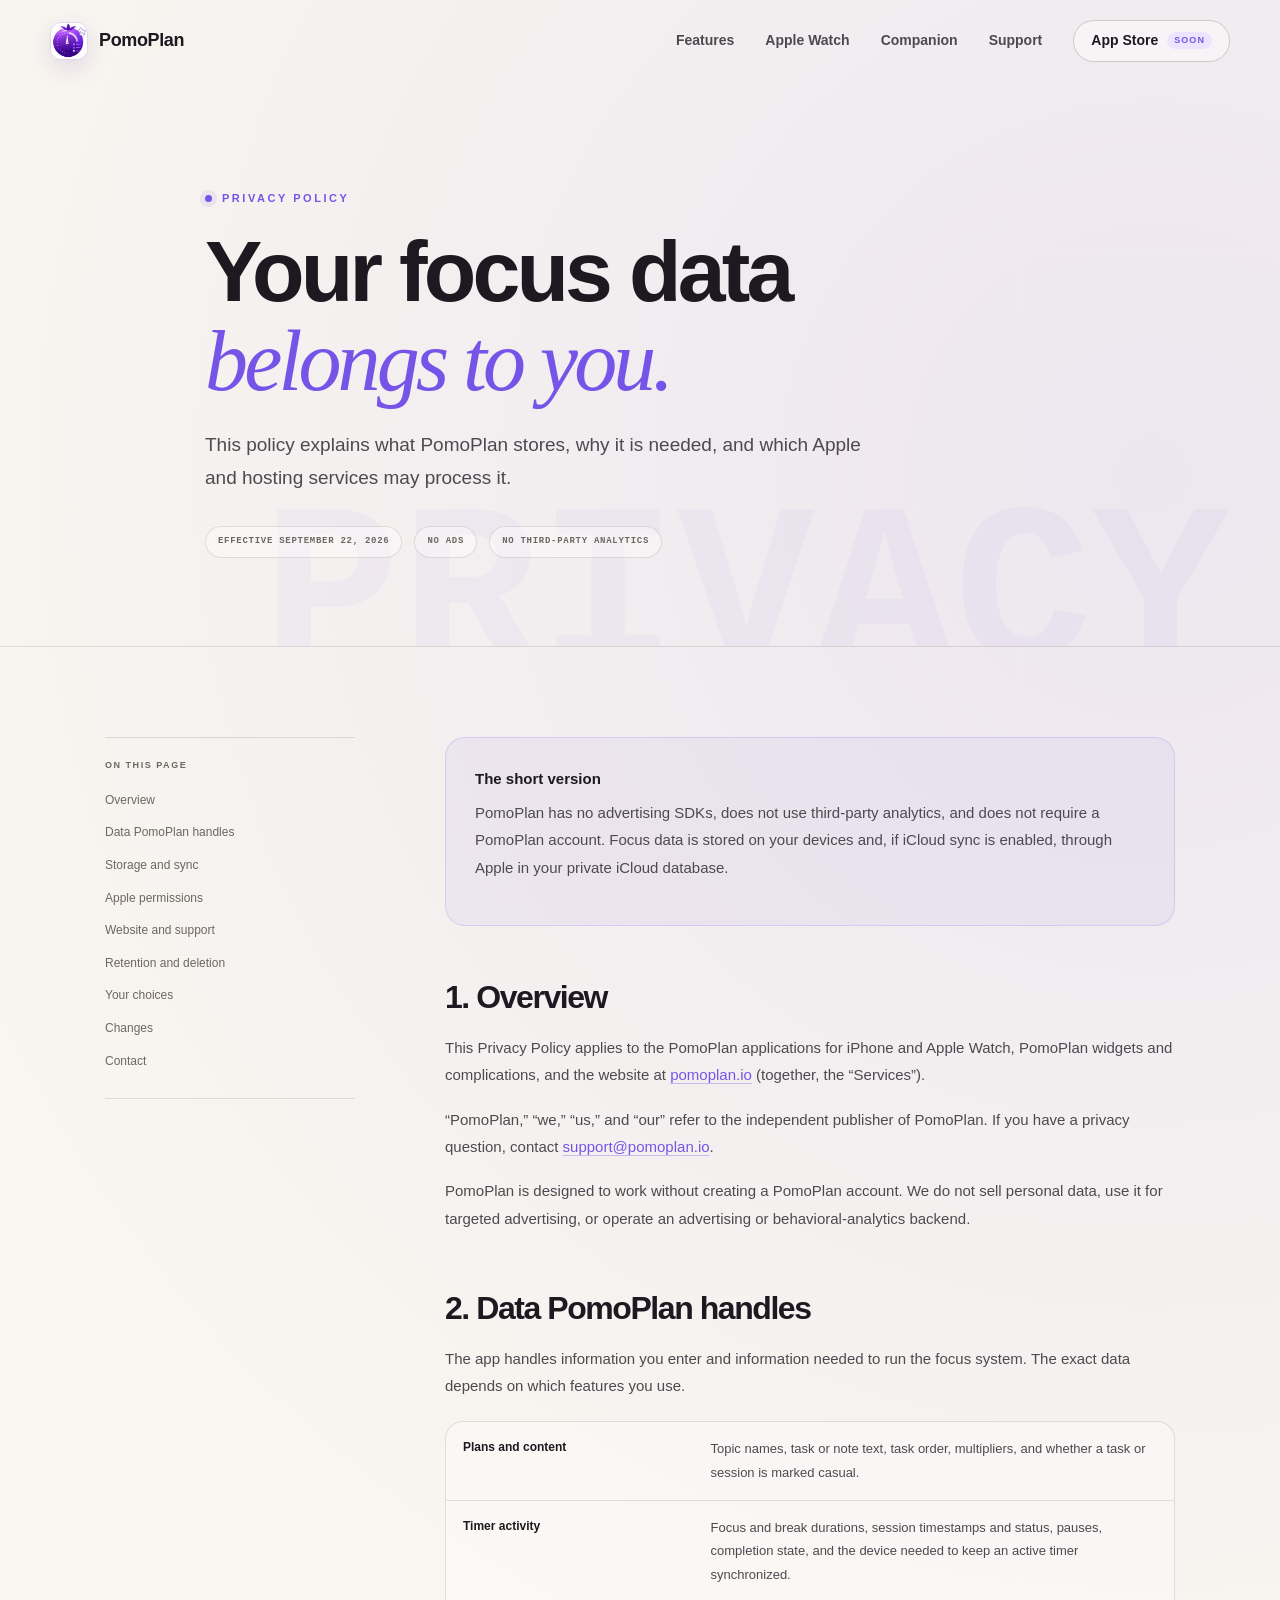
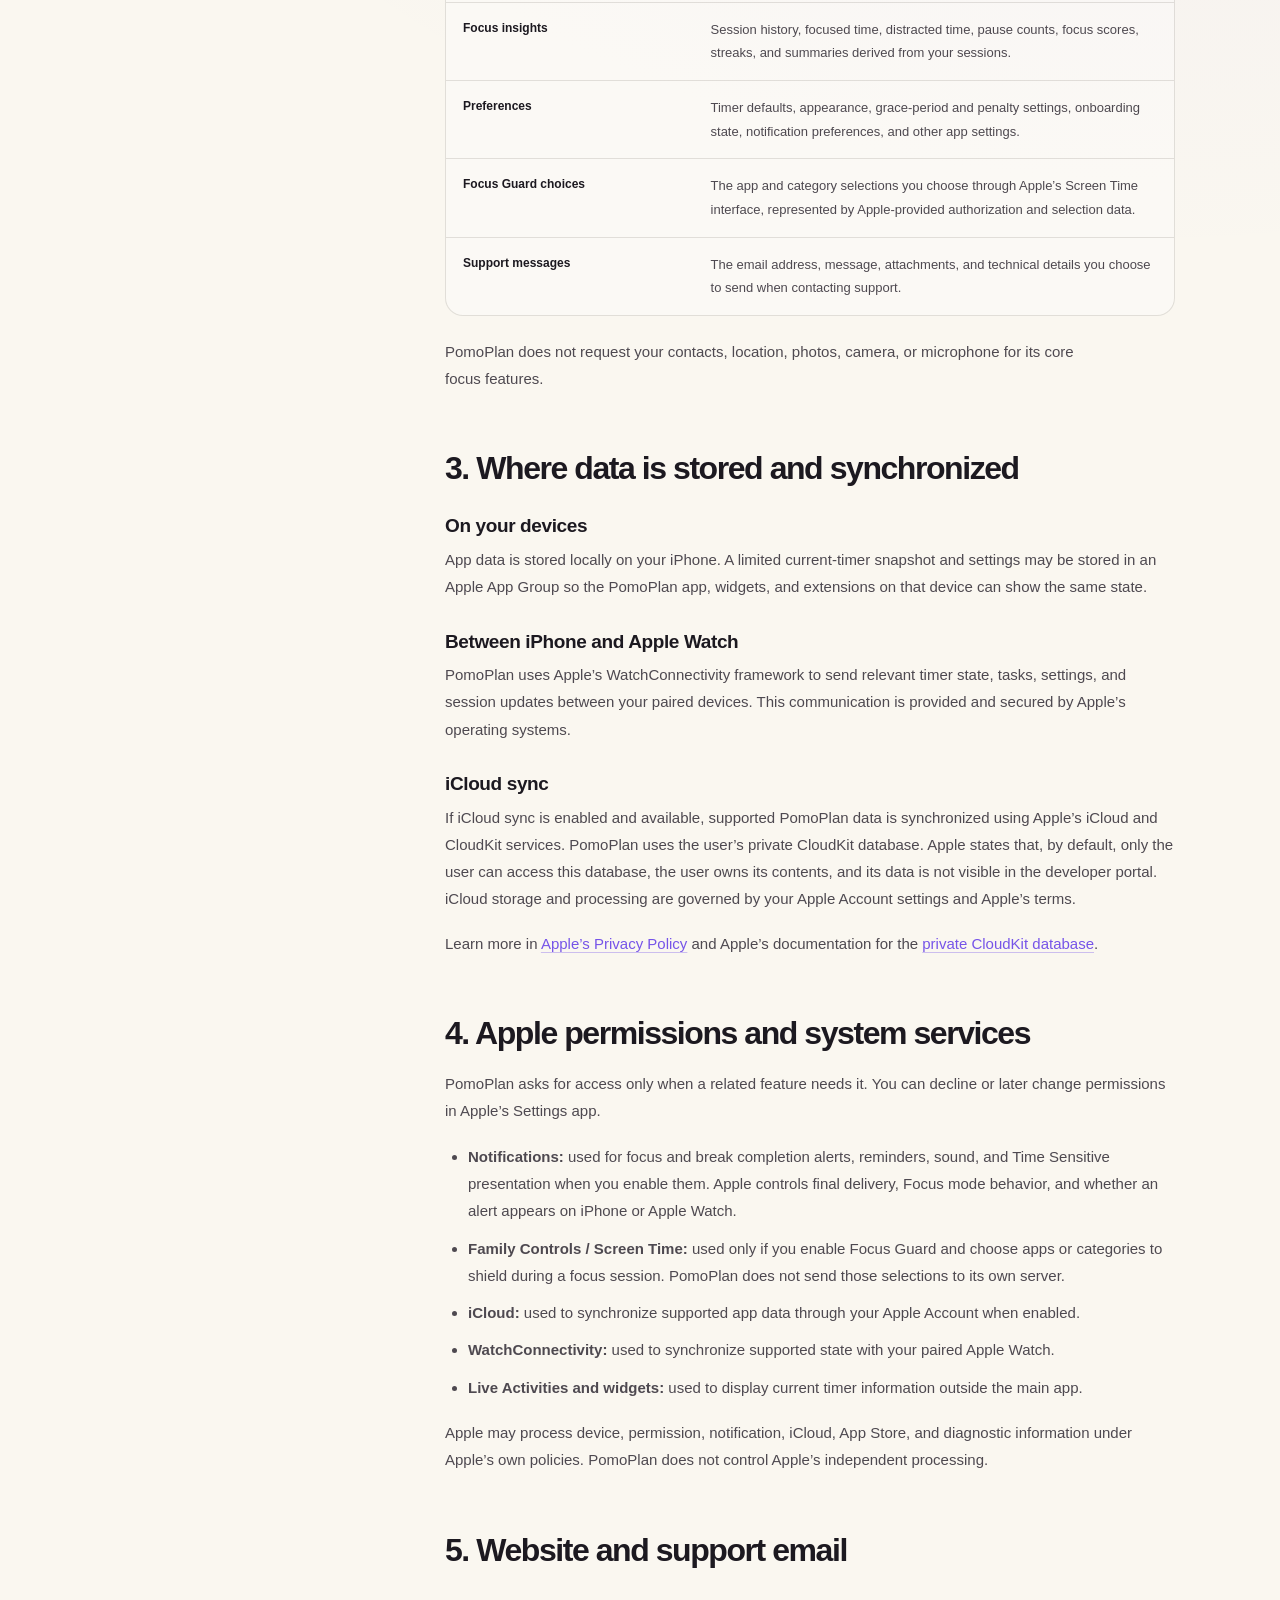
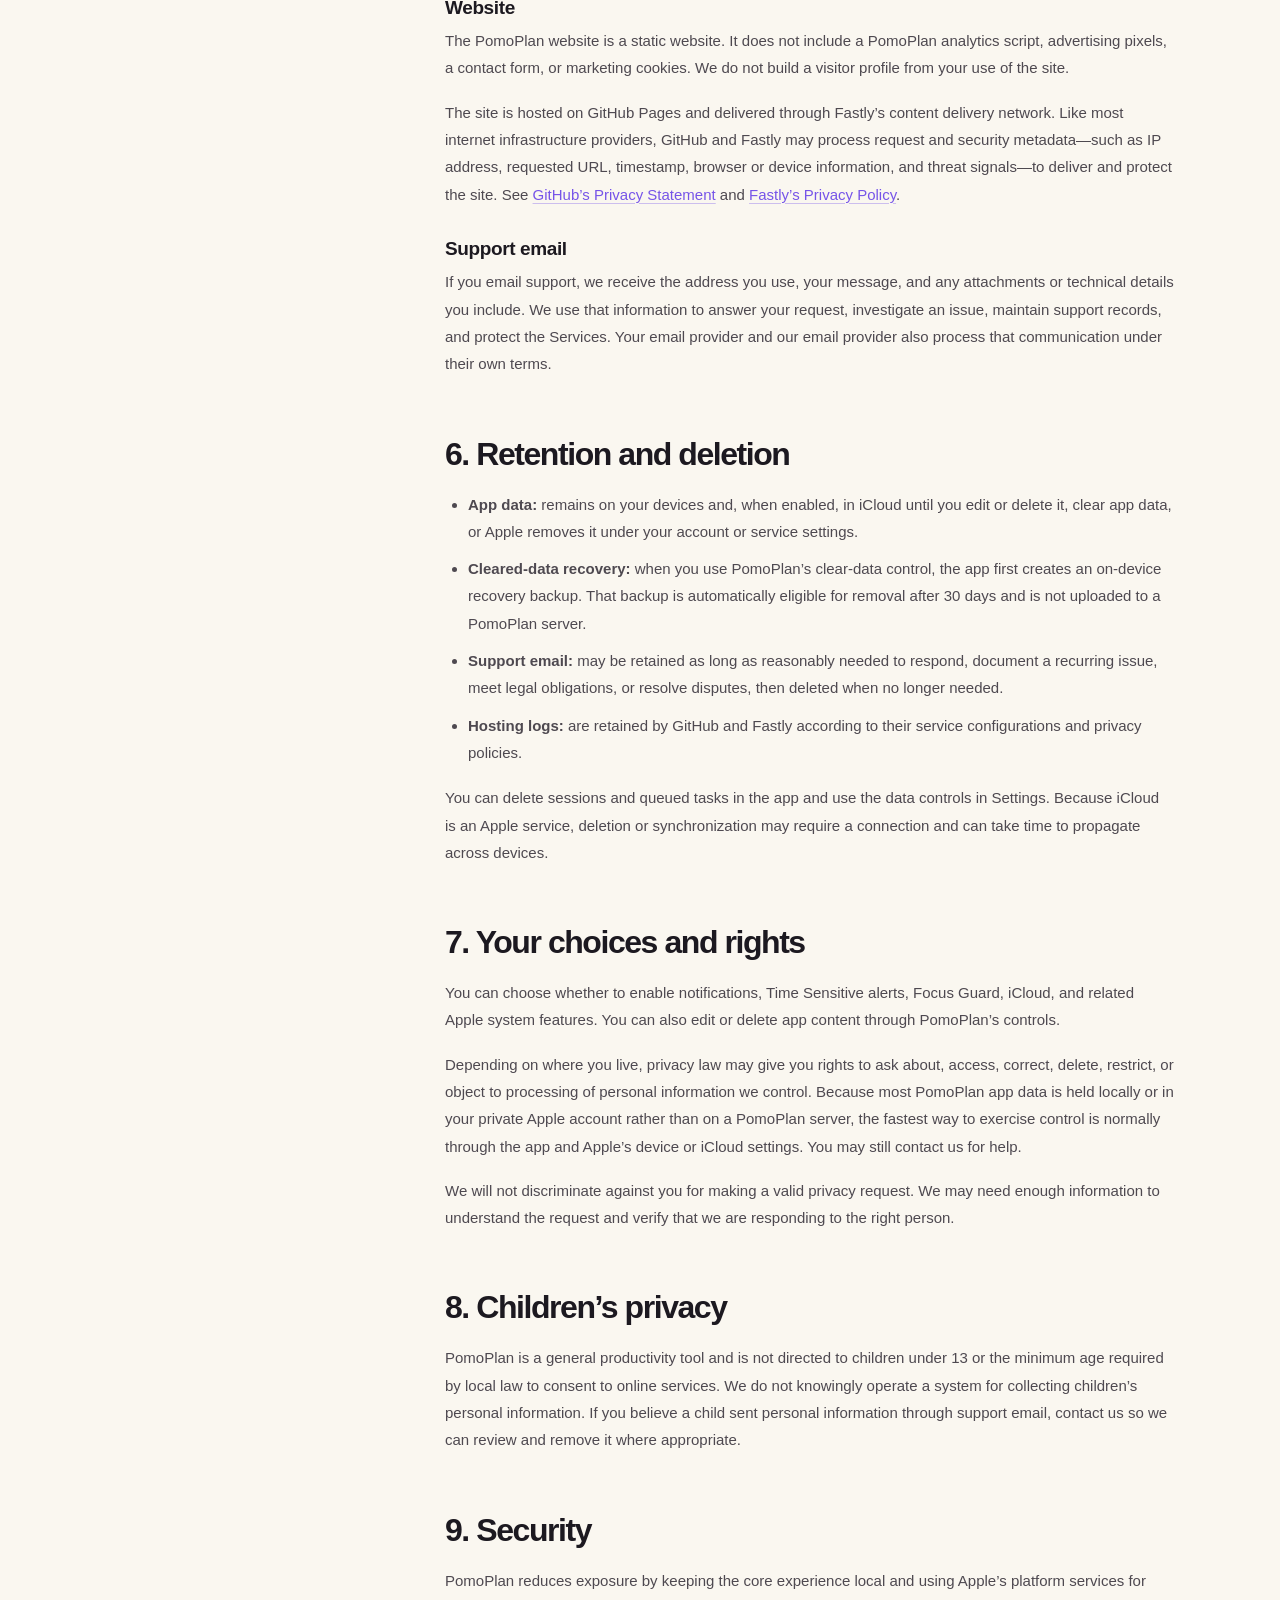
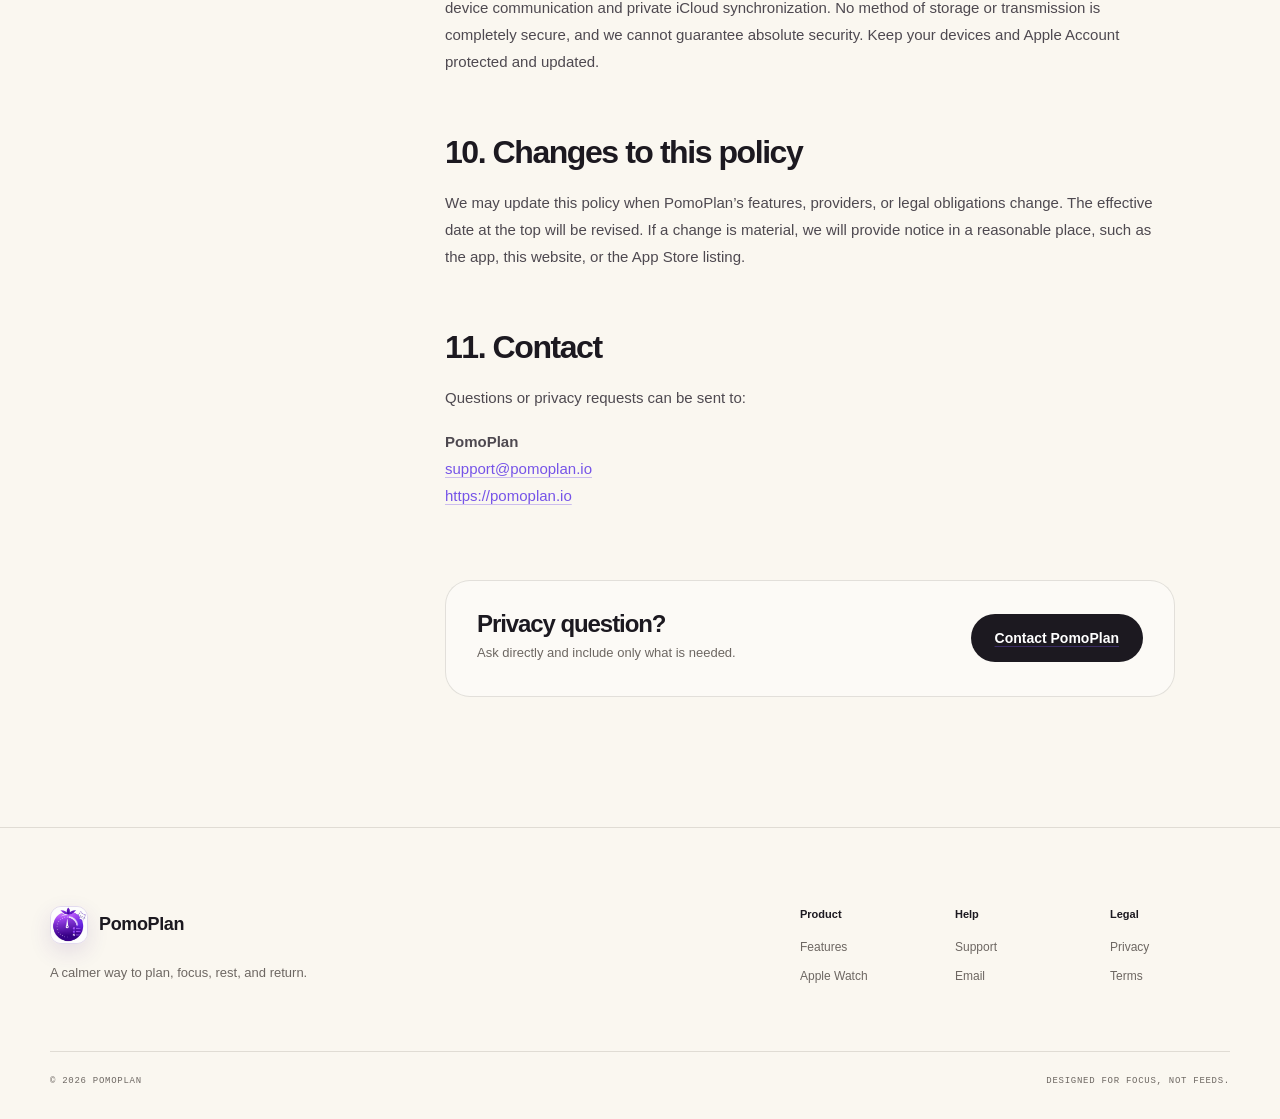
==== commit 23d75efd: "Correct hosting disclosure in privacy policy The site moved from the planned Cloudflare Pages deploy" ====
--- a/privacy/index.html
+++ b/privacy/index.html
@@ -32,7 +32,7 @@
         <p class="eyebrow"><span class="signal-dot"></span> Privacy policy</p>
         <h1>Your focus data<br><em>belongs to you.</em></h1>
         <p>This policy explains what PomoPlan stores, why it is needed, and which Apple and hosting services may process it.</p>
-        <div class="inner-hero-meta"><span>Effective August 1, 2026</span><span>No ads</span><span>No third-party analytics</span></div>
+        <div class="inner-hero-meta"><span>Effective September 22, 2026</span><span>No ads</span><span>No third-party analytics</span></div>
       </div>
     </section>
 
@@ -108,7 +108,7 @@
             <h2>5. Website and support email</h2>
             <h3>Website</h3>
             <p>The PomoPlan website is a static website. It does not include a PomoPlan analytics script, advertising pixels, a contact form, or marketing cookies. We do not build a visitor profile from your use of the site.</p>
-            <p>The site is intended to be hosted on Cloudflare Pages. Like most internet infrastructure providers, Cloudflare may process request and security metadata—such as IP address, requested URL, timestamp, browser or device information, and threat signals—to deliver and protect the site. Cloudflare may also set strictly necessary security cookies when a security feature requires them. See <a href="https://www.cloudflare.com/privacypolicy/" rel="external">Cloudflare’s Privacy Policy</a>.</p>
+            <p>The site is hosted on GitHub Pages and delivered through Fastly’s content delivery network. Like most internet infrastructure providers, GitHub and Fastly may process request and security metadata—such as IP address, requested URL, timestamp, browser or device information, and threat signals—to deliver and protect the site. See <a href="https://docs.github.com/en/site-policy/privacy-policies/github-general-privacy-statement" rel="external">GitHub’s Privacy Statement</a> and <a href="https://www.fastly.com/privacy/" rel="external">Fastly’s Privacy Policy</a>.</p>
             <h3>Support email</h3>
             <p>If you email support, we receive the address you use, your message, and any attachments or technical details you include. We use that information to answer your request, investigate an issue, maintain support records, and protect the Services. Your email provider and our email provider also process that communication under their own terms.</p>
           </section>
@@ -119,7 +119,7 @@
               <li><strong>App data:</strong> remains on your devices and, when enabled, in iCloud until you edit or delete it, clear app data, or Apple removes it under your account or service settings.</li>
               <li><strong>Cleared-data recovery:</strong> when you use PomoPlan’s clear-data control, the app first creates an on-device recovery backup. That backup is automatically eligible for removal after 30 days and is not uploaded to a PomoPlan server.</li>
               <li><strong>Support email:</strong> may be retained as long as reasonably needed to respond, document a recurring issue, meet legal obligations, or resolve disputes, then deleted when no longer needed.</li>
-              <li><strong>Hosting logs:</strong> are retained by Cloudflare according to its service configuration and privacy policy.</li>
+              <li><strong>Hosting logs:</strong> are retained by GitHub and Fastly according to their service configurations and privacy policies.</li>
             </ul>
             <p>You can delete sessions and queued tasks in the app and use the data controls in Settings. Because iCloud is an Apple service, deletion or synchronization may require a connection and can take time to propagate across devices.</p>
           </section>
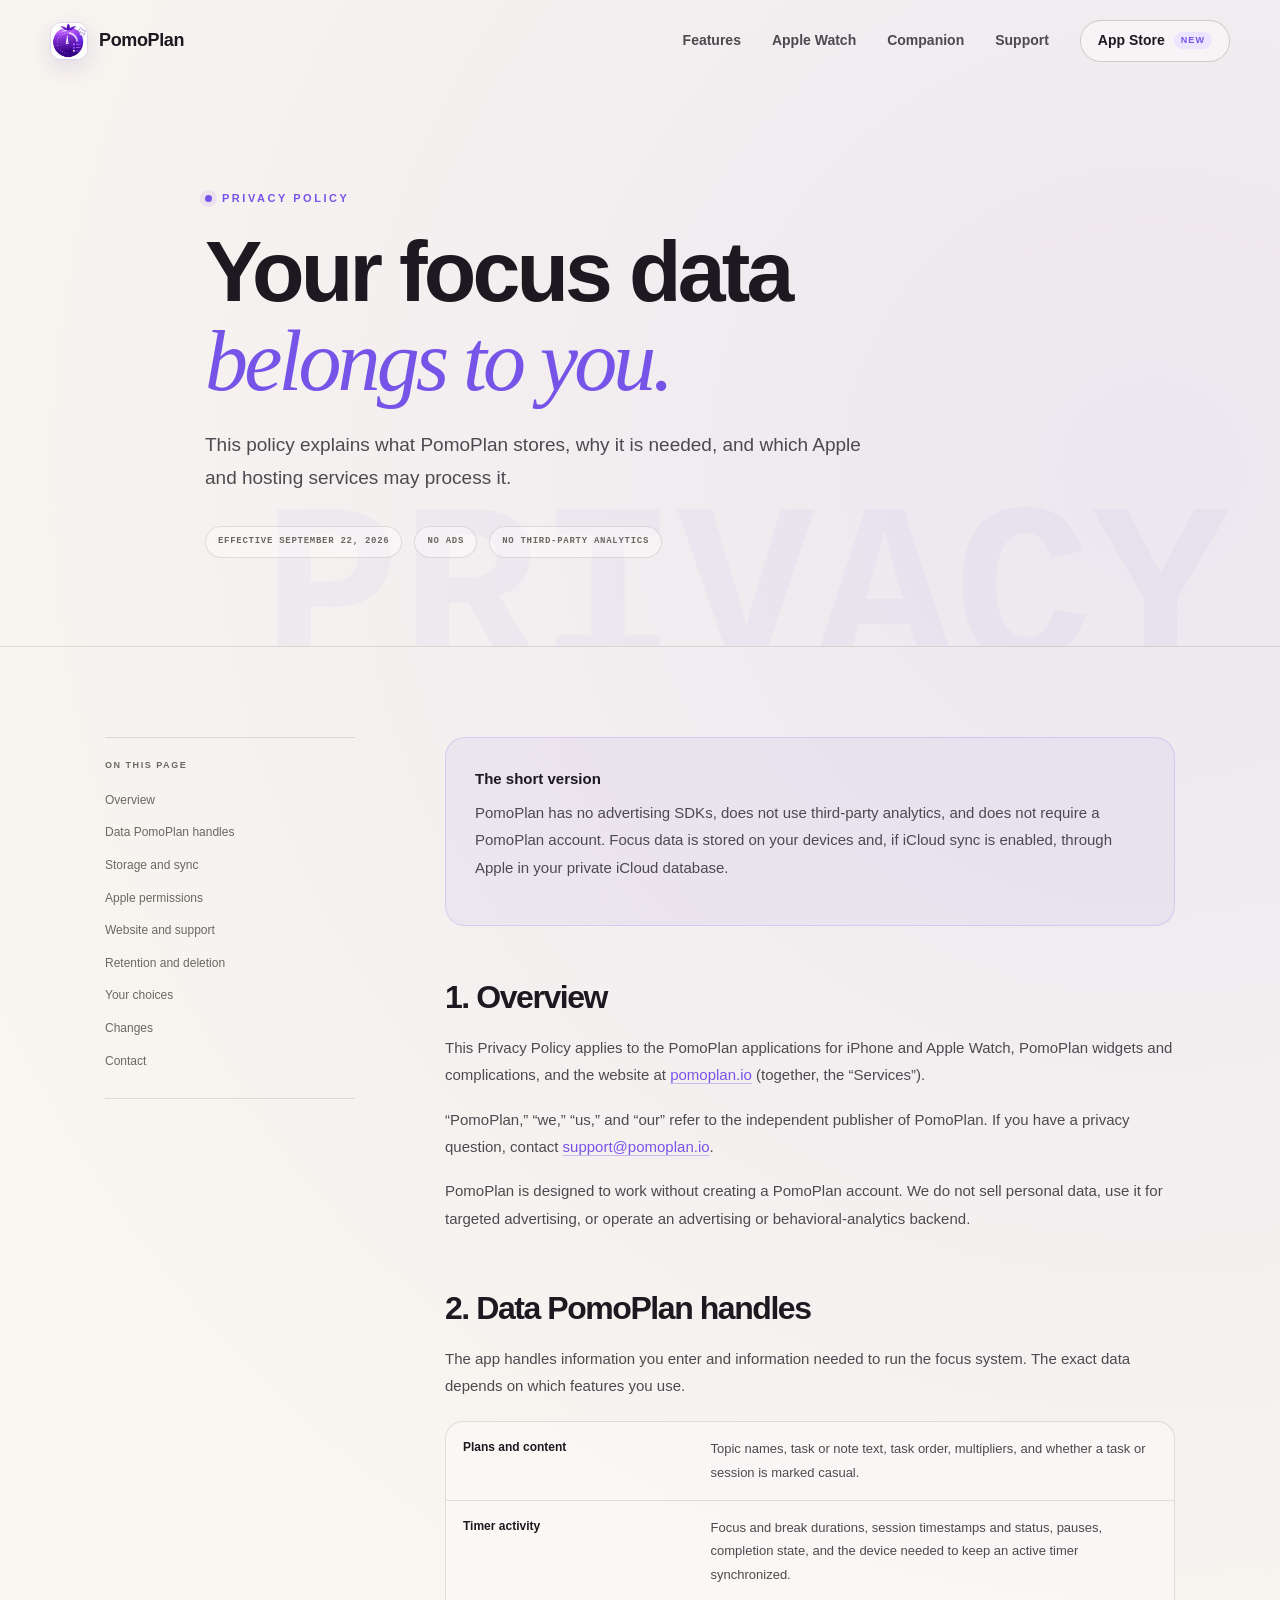
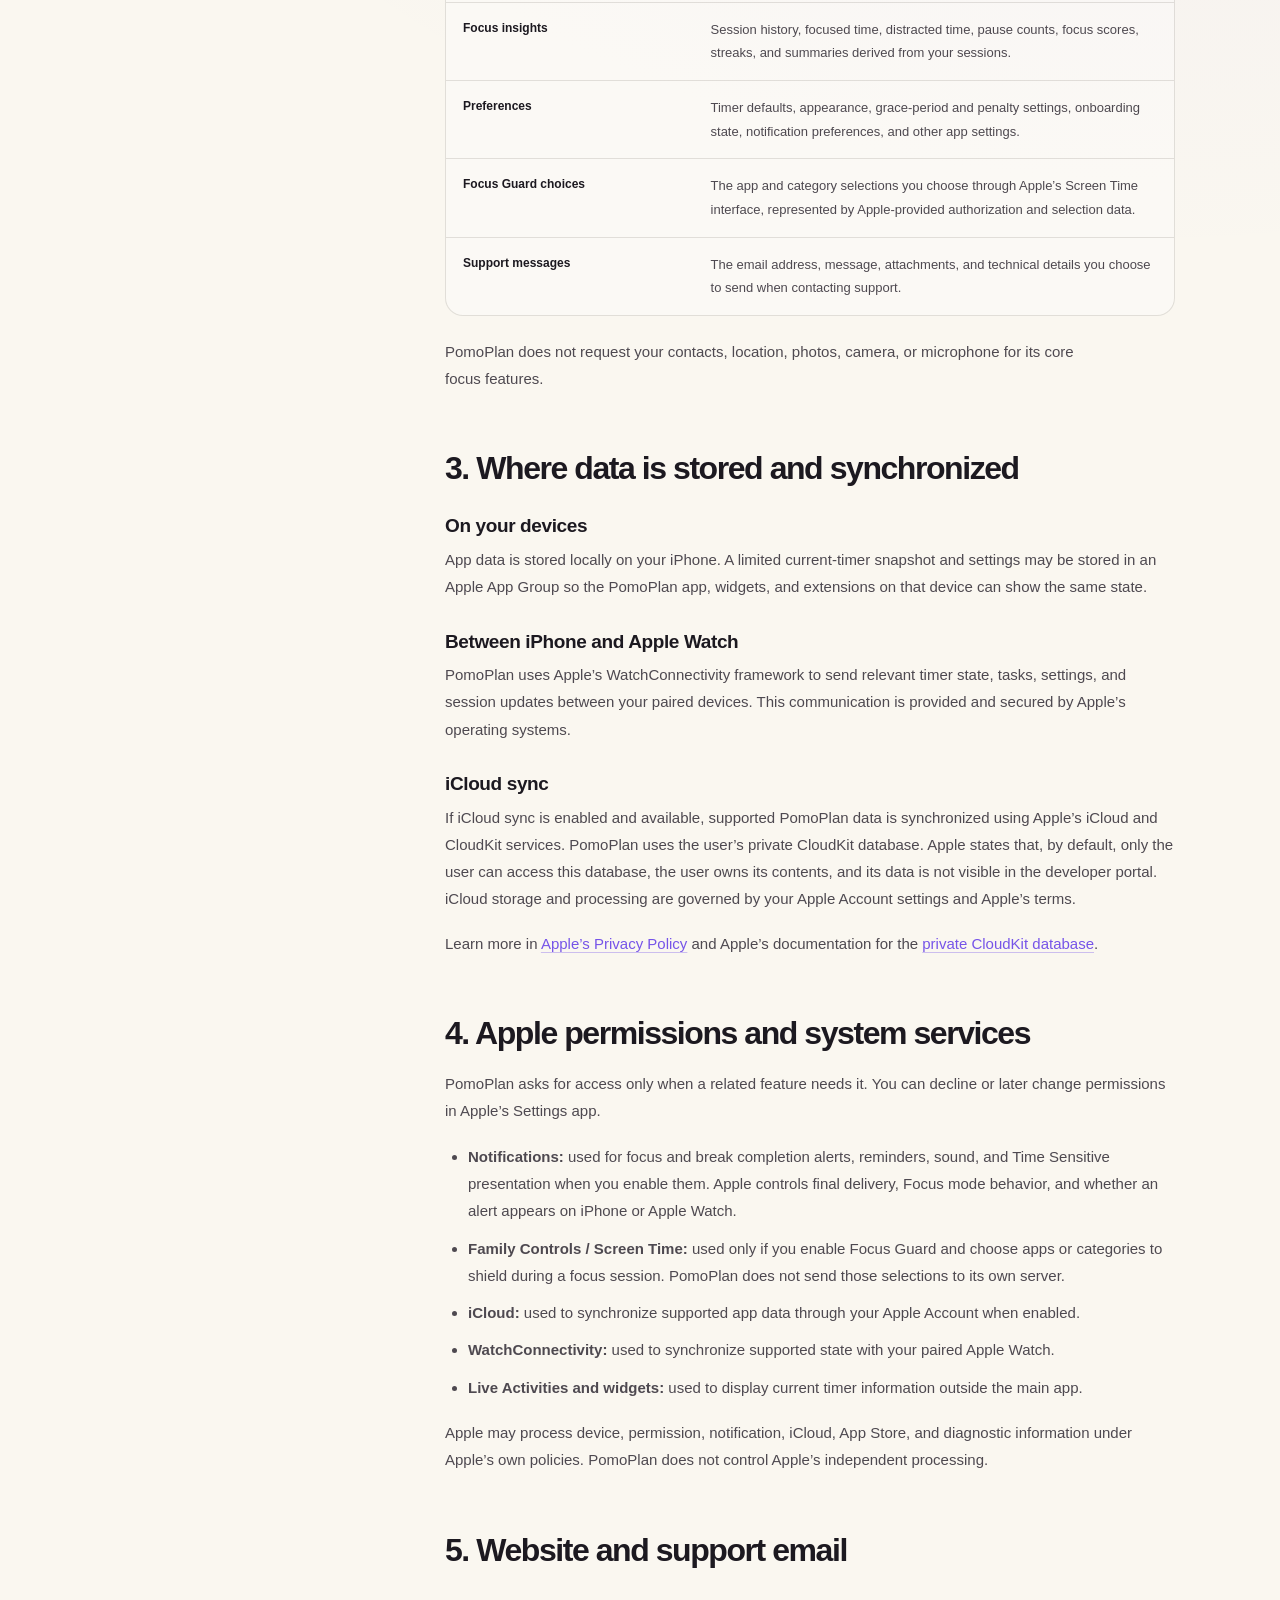
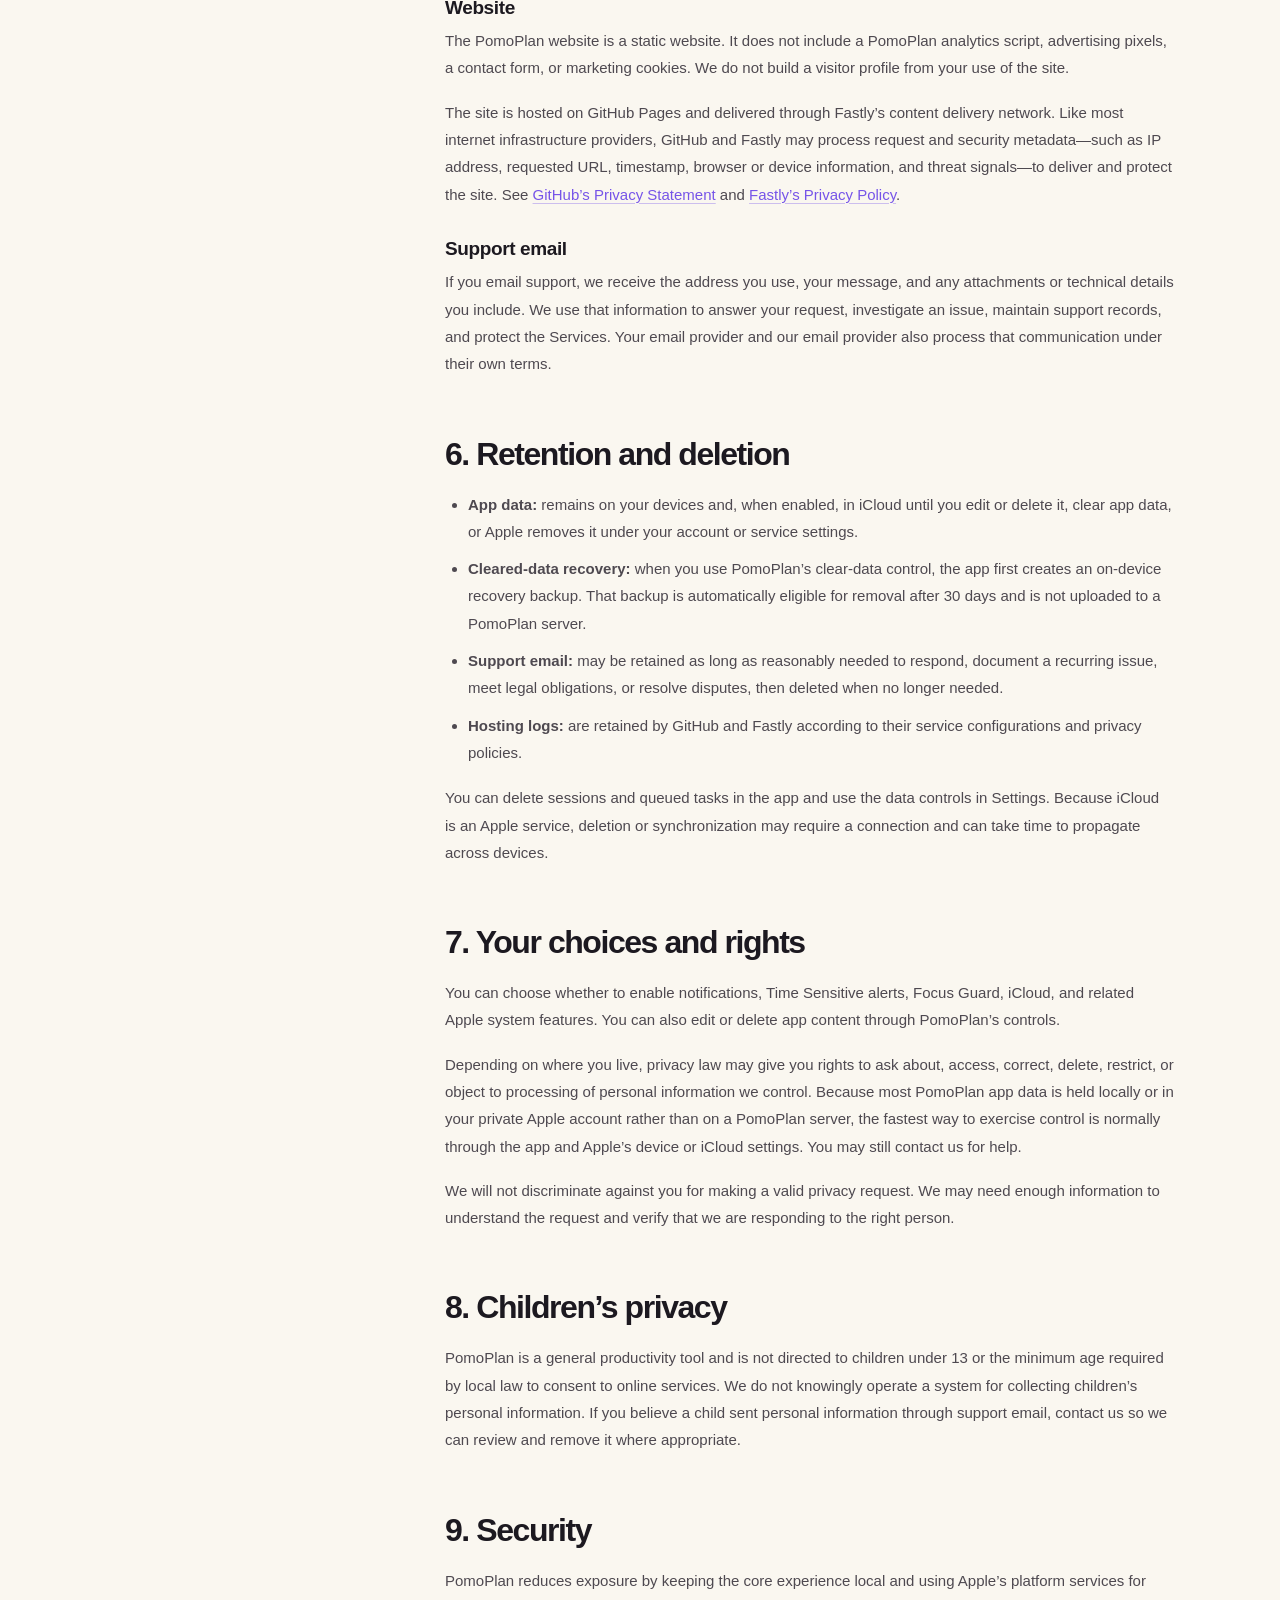
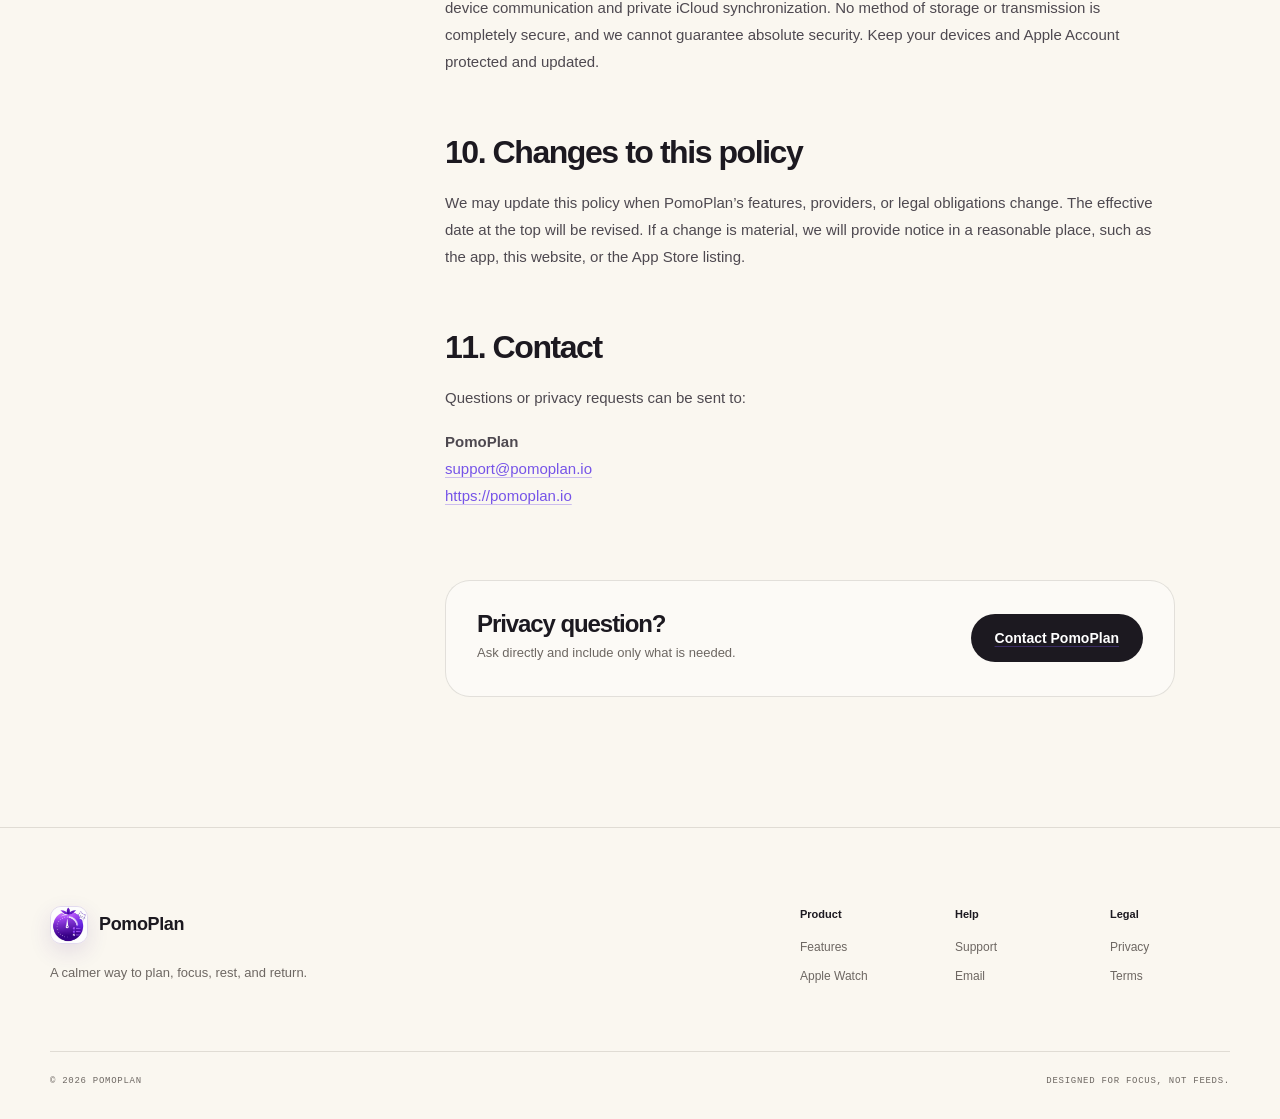
==== commit a5df62d5: "Link the site to the live App Store listing Replace the coming-soon calls to action with the PomoPla" ====
--- a/privacy/index.html
+++ b/privacy/index.html
@@ -21,7 +21,7 @@
       <a class="brand" href="/" aria-label="PomoPlan home"><img class="brand-icon" src="/assets/app-icon.png" alt="" width="40" height="40"><span>PomoPlan</span></a>
       <button class="nav-toggle" type="button" aria-expanded="false" aria-controls="site-navigation" data-nav-toggle><span class="sr-only">Open navigation</span><span></span><span></span></button>
       <nav class="site-nav" id="site-navigation" aria-label="Primary navigation" data-site-nav>
-        <a href="/#features">Features</a><a href="/#ecosystem">Apple Watch</a><a href="/#companion">Companion</a><a href="/support/">Support</a><a class="nav-cta" href="/#coming-soon">App Store <span>soon</span></a>
+        <a href="/#features">Features</a><a href="/#ecosystem">Apple Watch</a><a href="/#companion">Companion</a><a href="/support/">Support</a><a class="nav-cta" href="https://apps.apple.com/app/pomoplan/id6794292666">App Store <span>New</span></a>
       </nav>
     </div>
   </header>
--- a/assets/styles.css
+++ b/assets/styles.css
@@ -134,8 +134,20 @@
   transition: background-color 220ms ease, border-color 220ms ease, backdrop-filter 220ms ease;
 }
 
+.site-header::before {
+  content: "";
+  position: absolute;
+  z-index: -1;
+  inset: 0;
+  transition: background-color 220ms ease, backdrop-filter 220ms ease;
+}
+
 .site-header.is-scrolled {
   border-color: var(--line);
+}
+
+/* Blur sits on ::before because backdrop-filter on the header would make it the containing block for the fixed mobile nav. */
+.site-header.is-scrolled::before {
   background: rgba(250, 247, 240, 0.84);
   -webkit-backdrop-filter: blur(20px) saturate(130%);
   backdrop-filter: blur(20px) saturate(130%);
@@ -2790,7 +2802,7 @@
   }
 
   .hero-product {
-    min-height: 595px;
+    min-height: 720px;
     margin-inline: -14px;
     transform: none;
   }
@@ -2848,22 +2860,22 @@
   }
 
   .watch-preview {
-    right: -17px;
-    bottom: 10px;
+    right: 14px;
+    bottom: 0;
     transform: scale(0.68);
     transform-origin: bottom right;
   }
 
   .focus-score-float {
-    bottom: 31px;
-    left: -2px;
+    bottom: 56px;
+    left: 14px;
     transform: scale(0.83);
     transform-origin: bottom left;
   }
 
   .tech-label-top {
-    top: 13px;
-    right: 0;
+    top: -26px;
+    right: 14px;
   }
 
   .tech-label-bottom {
@@ -2940,7 +2952,7 @@
   }
 
   .ecosystem-stage {
-    min-height: 480px;
+    min-height: 560px;
     margin-inline: -8px;
   }
 
@@ -2967,11 +2979,13 @@
   }
 
   .connection-line {
+    top: 43%;
     right: 22px;
     left: 22px;
   }
 
   .sync-pulse {
+    top: 40%;
     left: 51%;
     transform: translate(-50%, -50%) scale(0.8);
   }
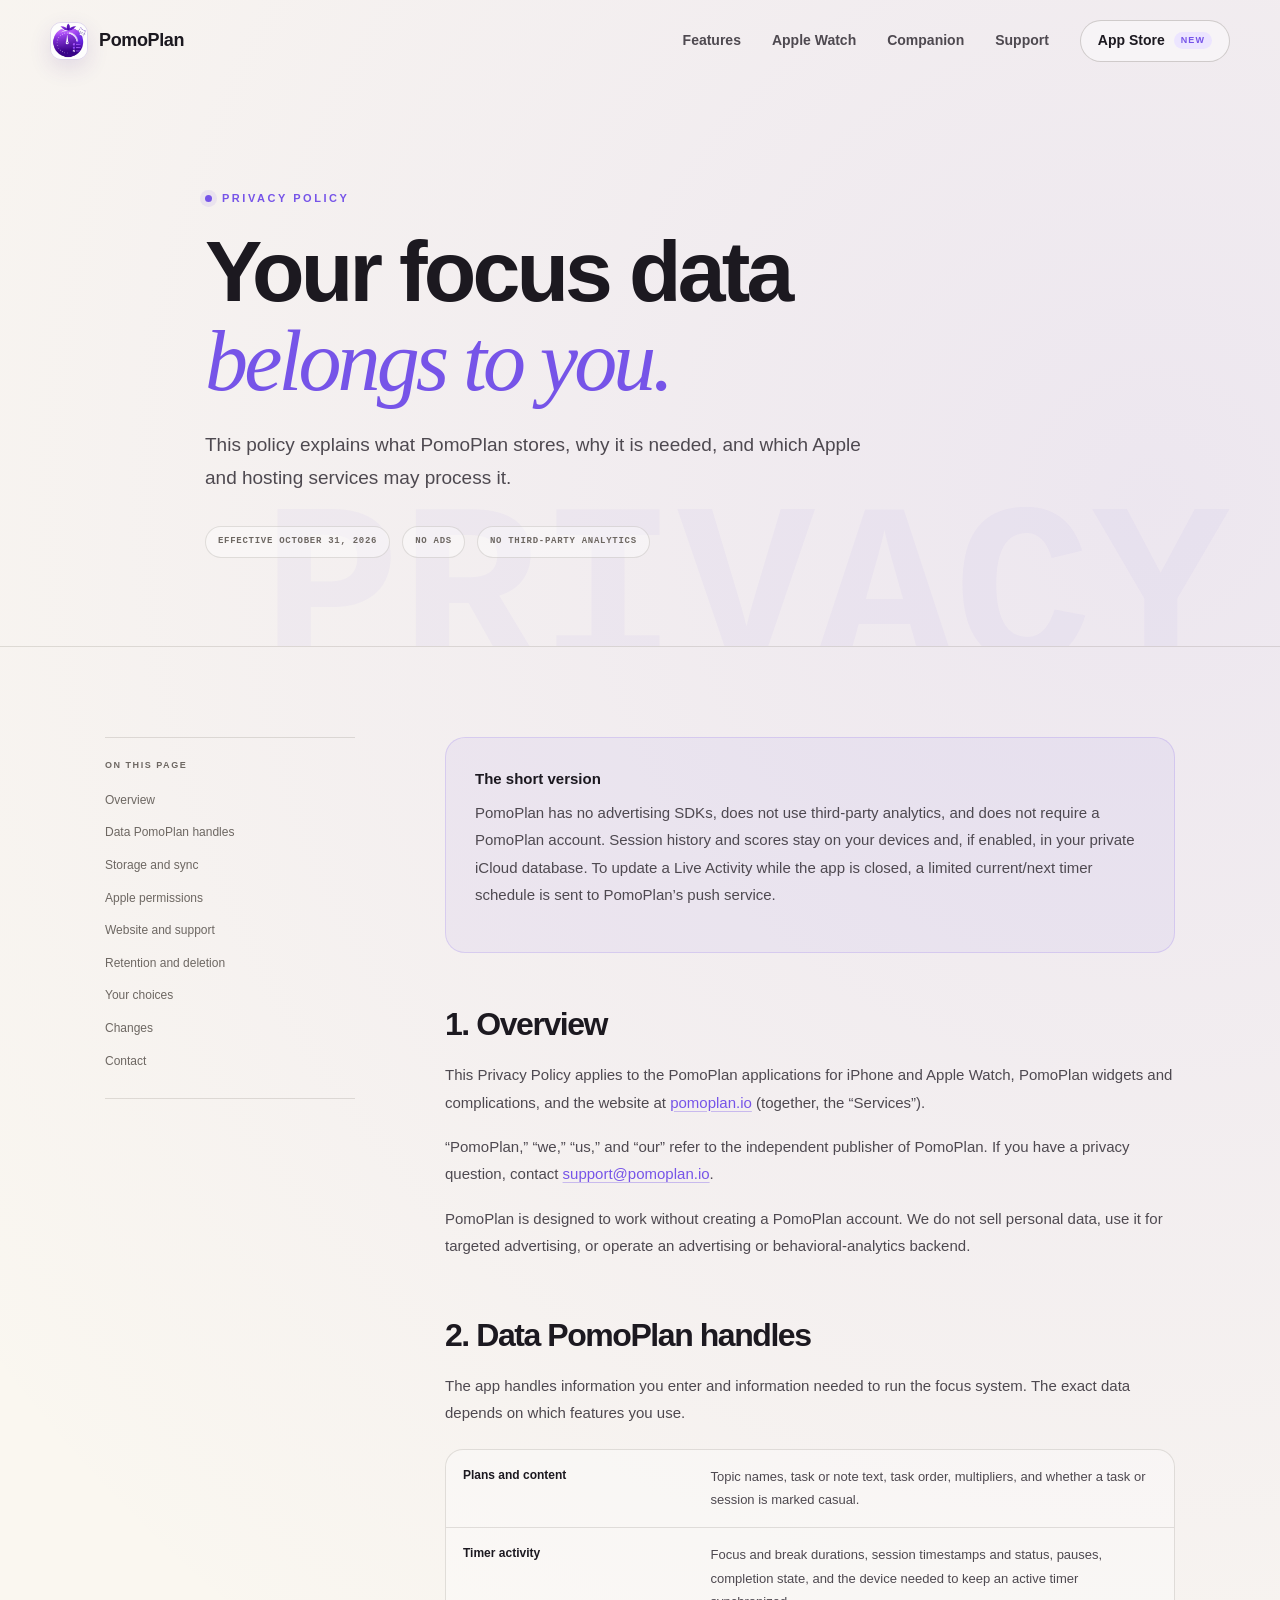
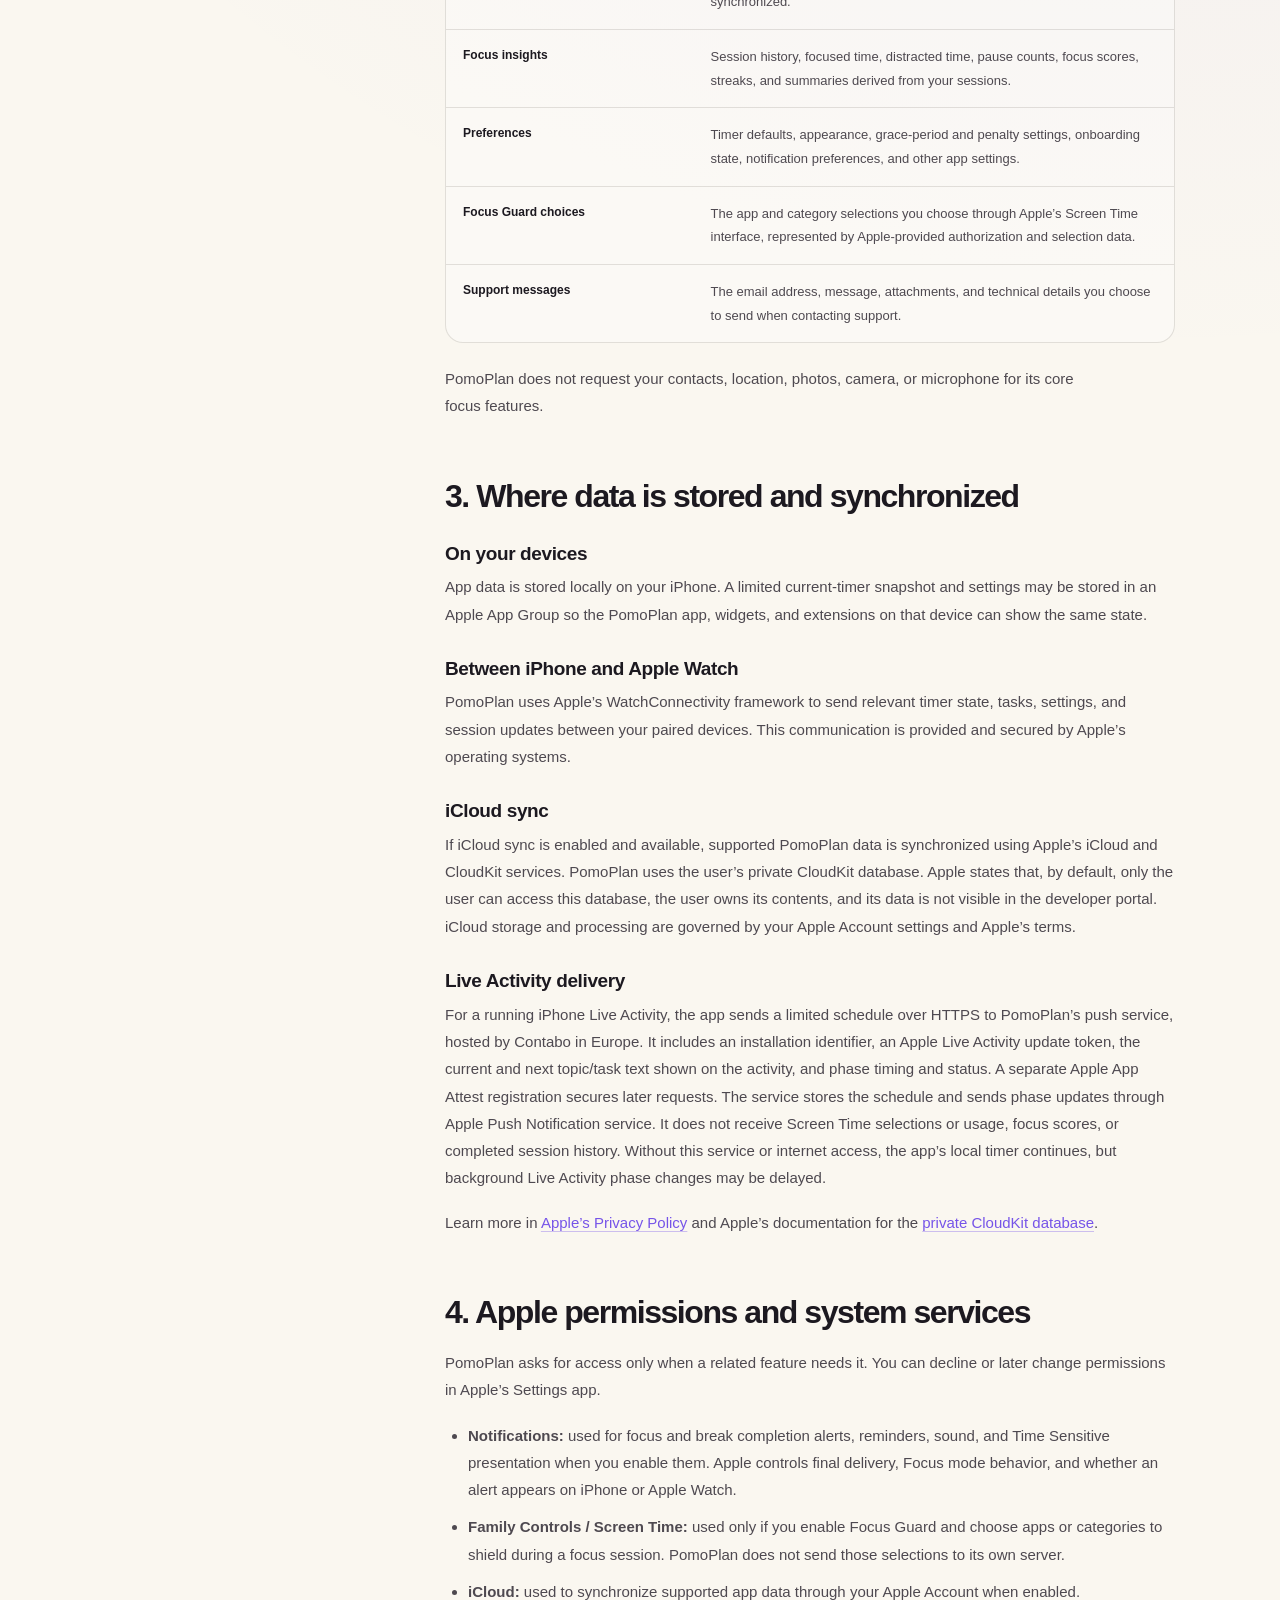
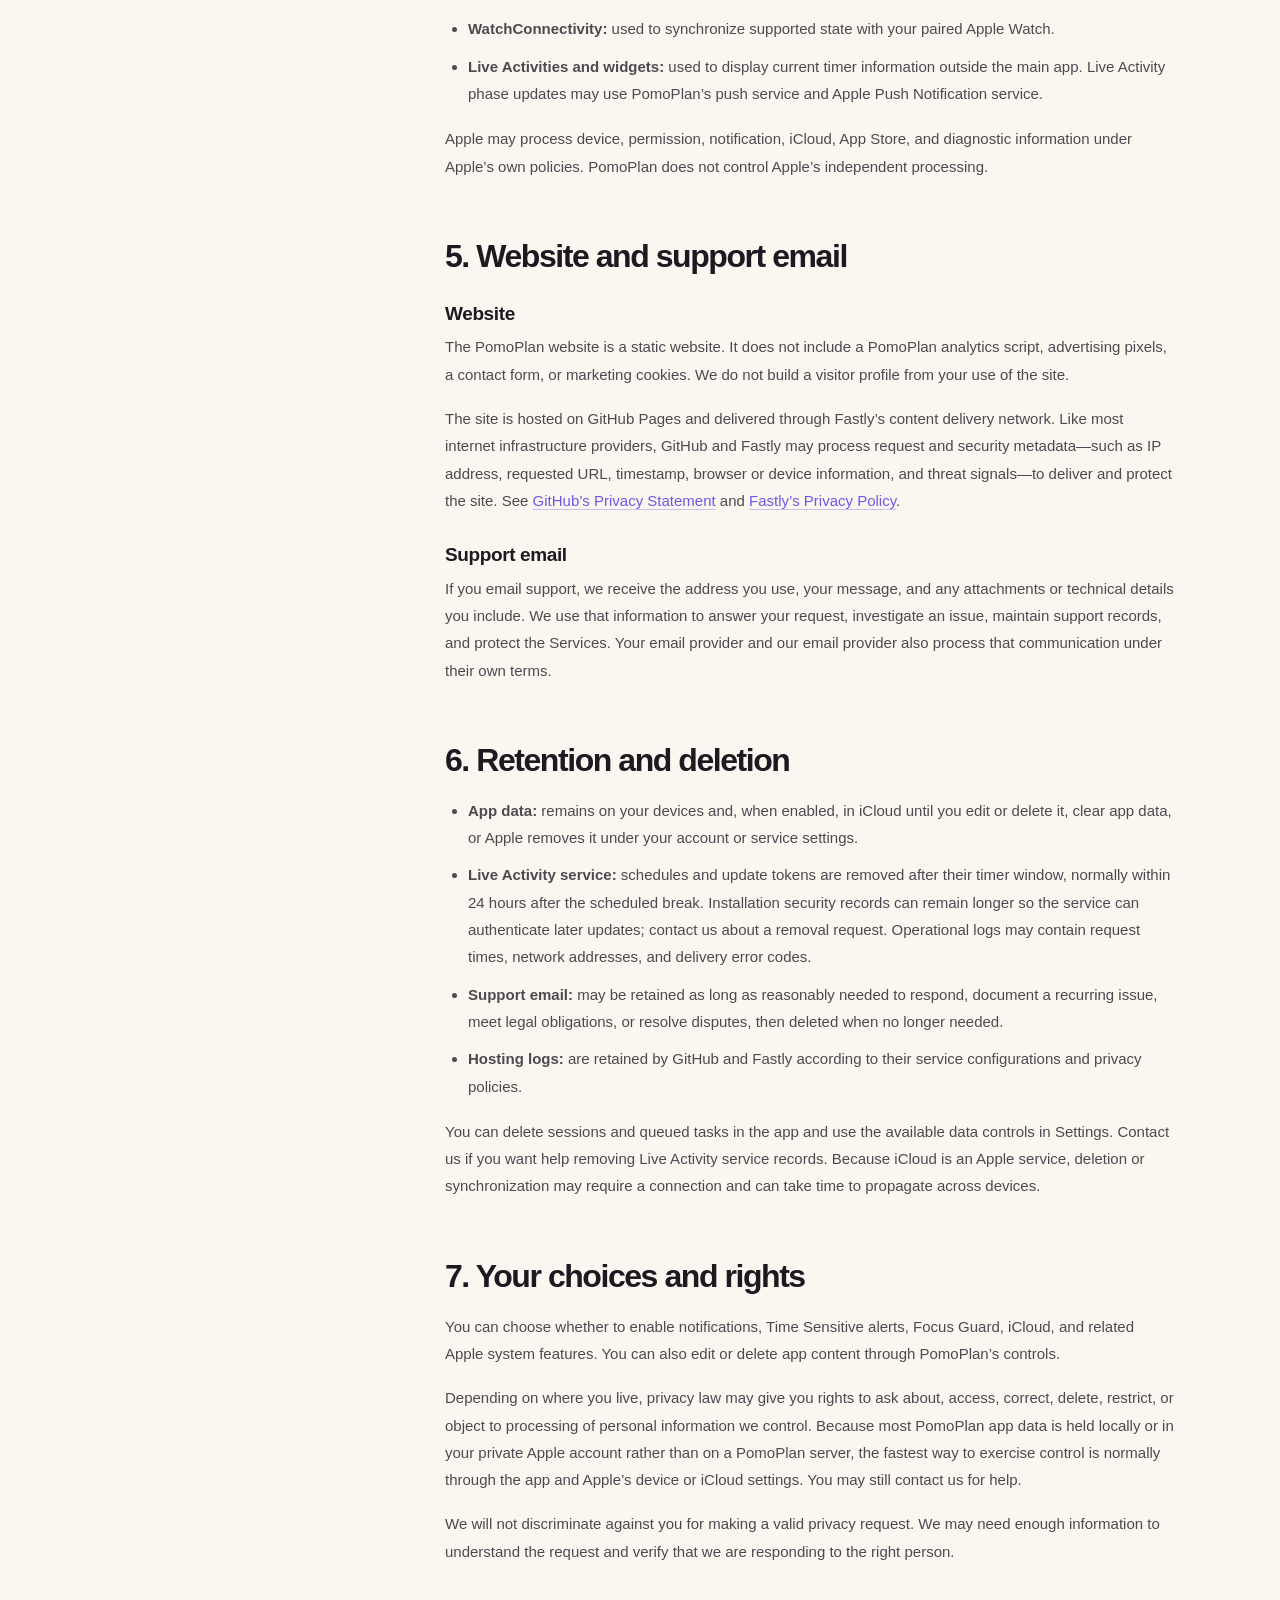
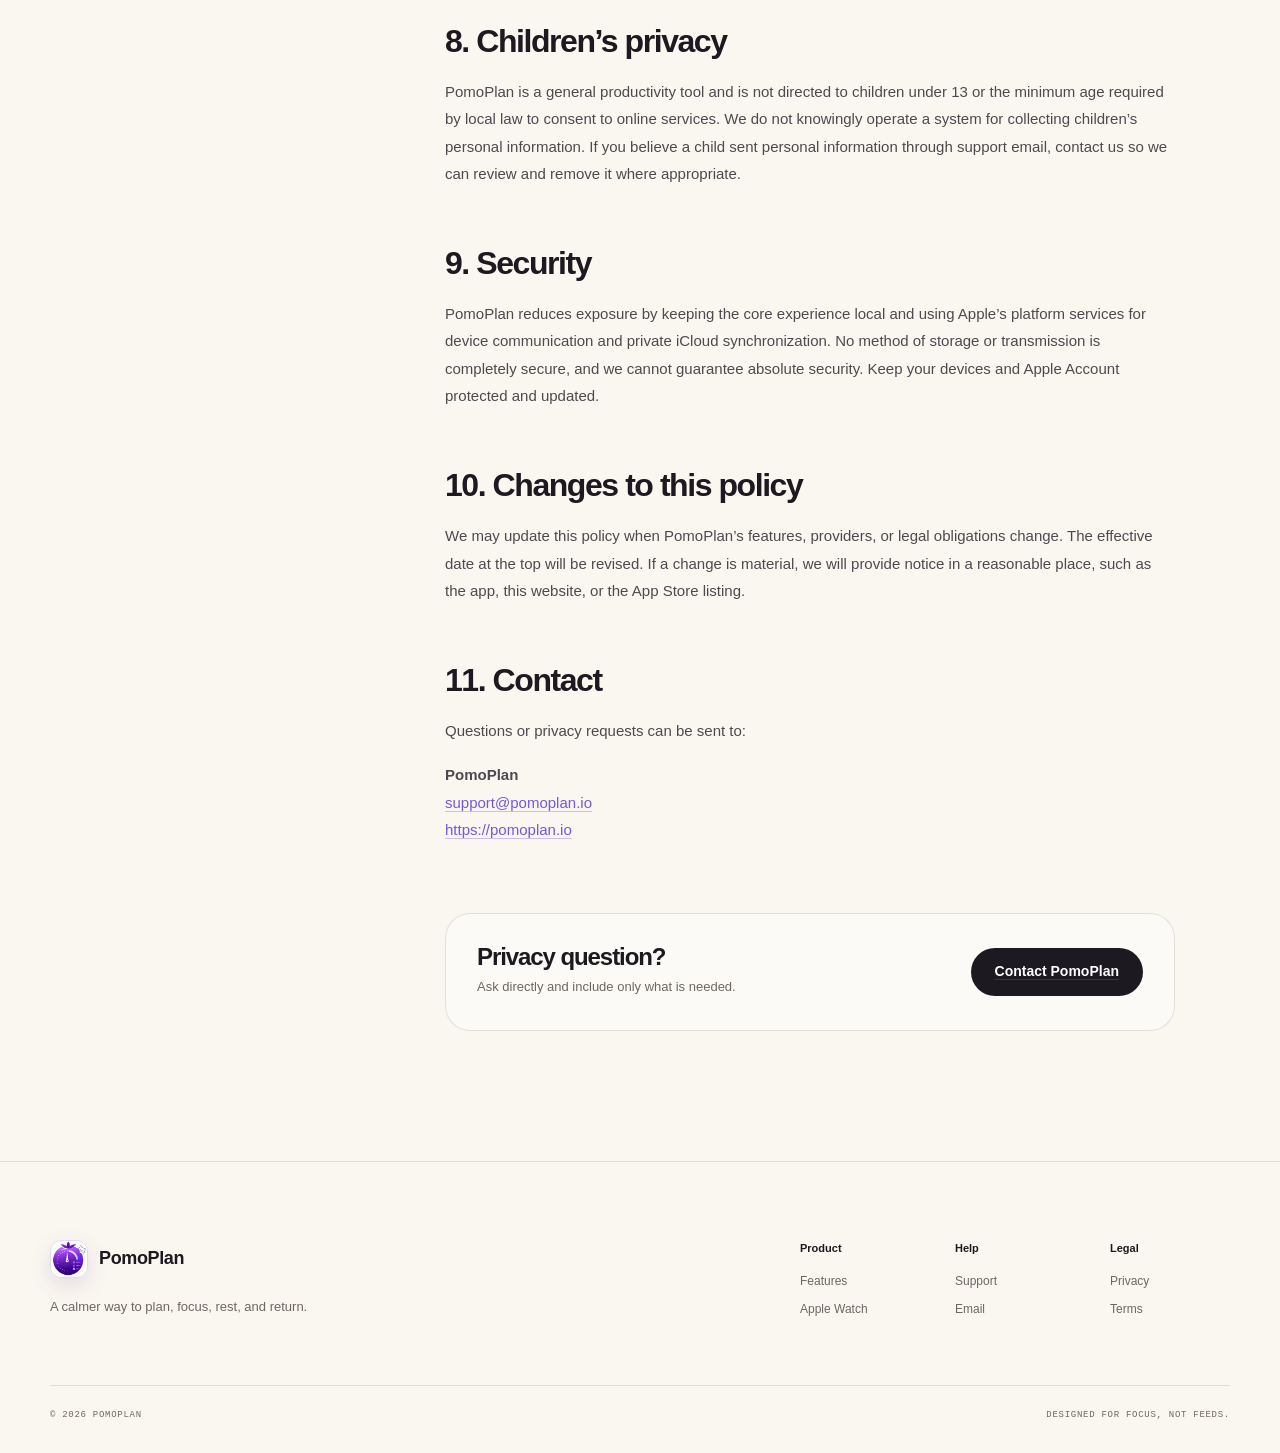
==== commit c7f4e37d: "Disclose the Live Activity push service in the privacy policy and terms The app sends a limited time" ====
--- a/privacy/index.html
+++ b/privacy/index.html
@@ -21,7 +21,7 @@
       <a class="brand" href="/" aria-label="PomoPlan home"><img class="brand-icon" src="/assets/app-icon.png" alt="" width="40" height="40"><span>PomoPlan</span></a>
       <button class="nav-toggle" type="button" aria-expanded="false" aria-controls="site-navigation" data-nav-toggle><span class="sr-only">Open navigation</span><span></span><span></span></button>
       <nav class="site-nav" id="site-navigation" aria-label="Primary navigation" data-site-nav>
-        <a href="/#features">Features</a><a href="/#ecosystem">Apple Watch</a><a href="/#companion">Companion</a><a href="/support/">Support</a><a class="nav-cta" href="https://apps.apple.com/app/pomoplan/id6794292666">App Store <span>New</span></a>
+        <a href="/#features">Features</a><a href="/#ecosystem">Apple Watch</a><a href="/#companion">Companion</a><a href="/support/">Support</a><a class="nav-cta" href="https://apps.apple.com/app/apple-store/id6794292666?pt=129123312&amp;ct=website&amp;mt=8">App Store <span>New</span></a>
       </nav>
     </div>
   </header>
@@ -32,7 +32,7 @@
         <p class="eyebrow"><span class="signal-dot"></span> Privacy policy</p>
         <h1>Your focus data<br><em>belongs to you.</em></h1>
         <p>This policy explains what PomoPlan stores, why it is needed, and which Apple and hosting services may process it.</p>
-        <div class="inner-hero-meta"><span>Effective September 22, 2026</span><span>No ads</span><span>No third-party analytics</span></div>
+        <div class="inner-hero-meta"><span>Effective October 31, 2026</span><span>No ads</span><span>No third-party analytics</span></div>
       </div>
     </section>
 
@@ -54,7 +54,7 @@
         <article class="legal-content">
           <div class="legal-summary" data-reveal>
             <strong>The short version</strong>
-            <p>PomoPlan has no advertising SDKs, does not use third-party analytics, and does not require a PomoPlan account. Focus data is stored on your devices and, if iCloud sync is enabled, through Apple in your private iCloud database.</p>
+            <p>PomoPlan has no advertising SDKs, does not use third-party analytics, and does not require a PomoPlan account. Session history and scores stay on your devices and, if enabled, in your private iCloud database. To update a Live Activity while the app is closed, a limited current/next timer schedule is sent to PomoPlan’s push service.</p>
           </div>
 
           <section id="overview" data-reveal>
@@ -88,6 +88,8 @@
             <p>PomoPlan uses Apple’s WatchConnectivity framework to send relevant timer state, tasks, settings, and session updates between your paired devices. This communication is provided and secured by Apple’s operating systems.</p>
             <h3>iCloud sync</h3>
             <p>If iCloud sync is enabled and available, supported PomoPlan data is synchronized using Apple’s iCloud and CloudKit services. PomoPlan uses the user’s private CloudKit database. Apple states that, by default, only the user can access this database, the user owns its contents, and its data is not visible in the developer portal. iCloud storage and processing are governed by your Apple Account settings and Apple’s terms.</p>
+            <h3>Live Activity delivery</h3>
+            <p>For a running iPhone Live Activity, the app sends a limited schedule over HTTPS to PomoPlan’s push service, hosted by Contabo in Europe. It includes an installation identifier, an Apple Live Activity update token, the current and next topic/task text shown on the activity, and phase timing and status. A separate Apple App Attest registration secures later requests. The service stores the schedule and sends phase updates through Apple Push Notification service. It does not receive Screen Time selections or usage, focus scores, or completed session history. Without this service or internet access, the app’s local timer continues, but background Live Activity phase changes may be delayed.</p>
             <p>Learn more in <a href="https://www.apple.com/legal/privacy/" rel="external">Apple’s Privacy Policy</a> and Apple’s documentation for the <a href="https://developer.apple.com/documentation/cloudkit/ckcontainer/privateclouddatabase" rel="external">private CloudKit database</a>.</p>
           </section>
 
@@ -99,7 +101,7 @@
               <li><strong>Family Controls / Screen Time:</strong> used only if you enable Focus Guard and choose apps or categories to shield during a focus session. PomoPlan does not send those selections to its own server.</li>
               <li><strong>iCloud:</strong> used to synchronize supported app data through your Apple Account when enabled.</li>
               <li><strong>WatchConnectivity:</strong> used to synchronize supported state with your paired Apple Watch.</li>
-              <li><strong>Live Activities and widgets:</strong> used to display current timer information outside the main app.</li>
+              <li><strong>Live Activities and widgets:</strong> used to display current timer information outside the main app. Live Activity phase updates may use PomoPlan’s push service and Apple Push Notification service.</li>
             </ul>
             <p>Apple may process device, permission, notification, iCloud, App Store, and diagnostic information under Apple’s own policies. PomoPlan does not control Apple’s independent processing.</p>
           </section>
@@ -117,11 +119,11 @@
             <h2>6. Retention and deletion</h2>
             <ul>
               <li><strong>App data:</strong> remains on your devices and, when enabled, in iCloud until you edit or delete it, clear app data, or Apple removes it under your account or service settings.</li>
-              <li><strong>Cleared-data recovery:</strong> when you use PomoPlan’s clear-data control, the app first creates an on-device recovery backup. That backup is automatically eligible for removal after 30 days and is not uploaded to a PomoPlan server.</li>
+              <li><strong>Live Activity service:</strong> schedules and update tokens are removed after their timer window, normally within 24 hours after the scheduled break. Installation security records can remain longer so the service can authenticate later updates; contact us about a removal request. Operational logs may contain request times, network addresses, and delivery error codes.</li>
               <li><strong>Support email:</strong> may be retained as long as reasonably needed to respond, document a recurring issue, meet legal obligations, or resolve disputes, then deleted when no longer needed.</li>
               <li><strong>Hosting logs:</strong> are retained by GitHub and Fastly according to their service configurations and privacy policies.</li>
             </ul>
-            <p>You can delete sessions and queued tasks in the app and use the data controls in Settings. Because iCloud is an Apple service, deletion or synchronization may require a connection and can take time to propagate across devices.</p>
+            <p>You can delete sessions and queued tasks in the app and use the available data controls in Settings. Contact us if you want help removing Live Activity service records. Because iCloud is an Apple service, deletion or synchronization may require a connection and can take time to propagate across devices.</p>
           </section>
 
           <section id="choices" data-reveal>
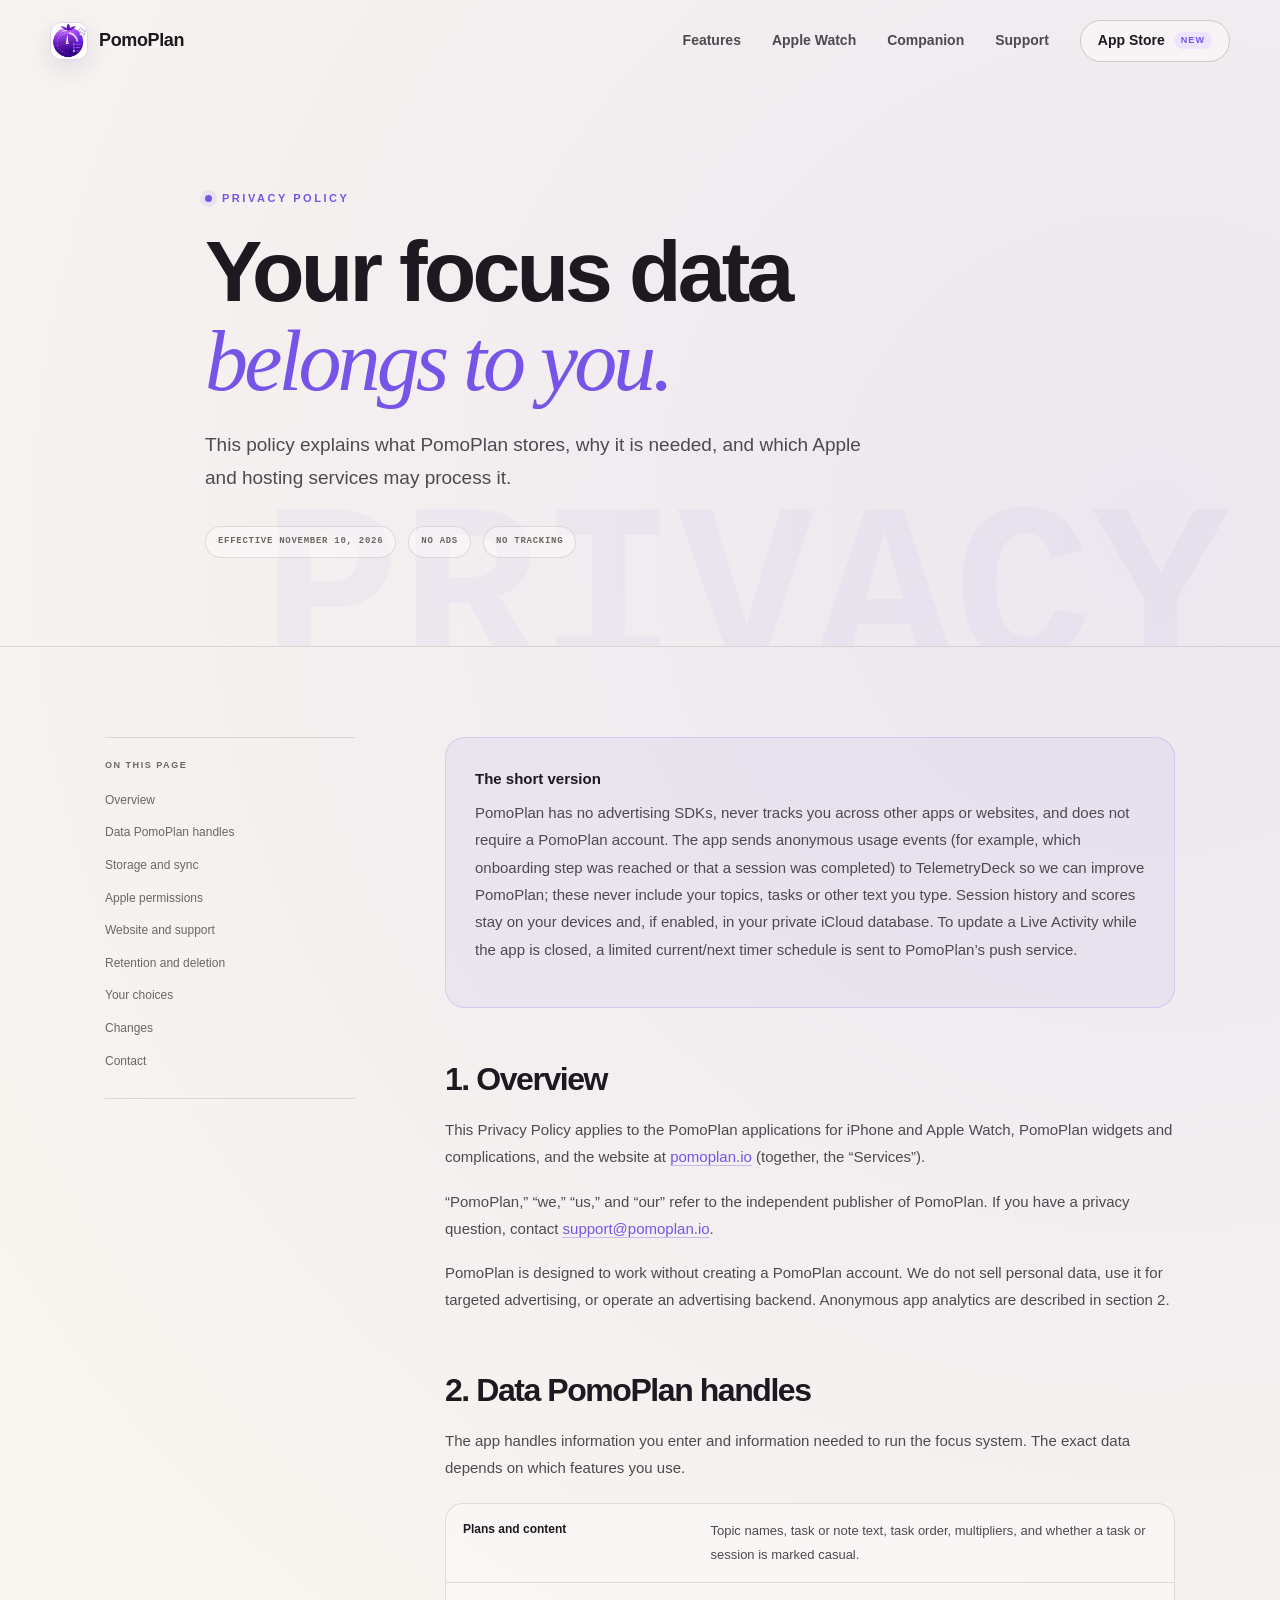
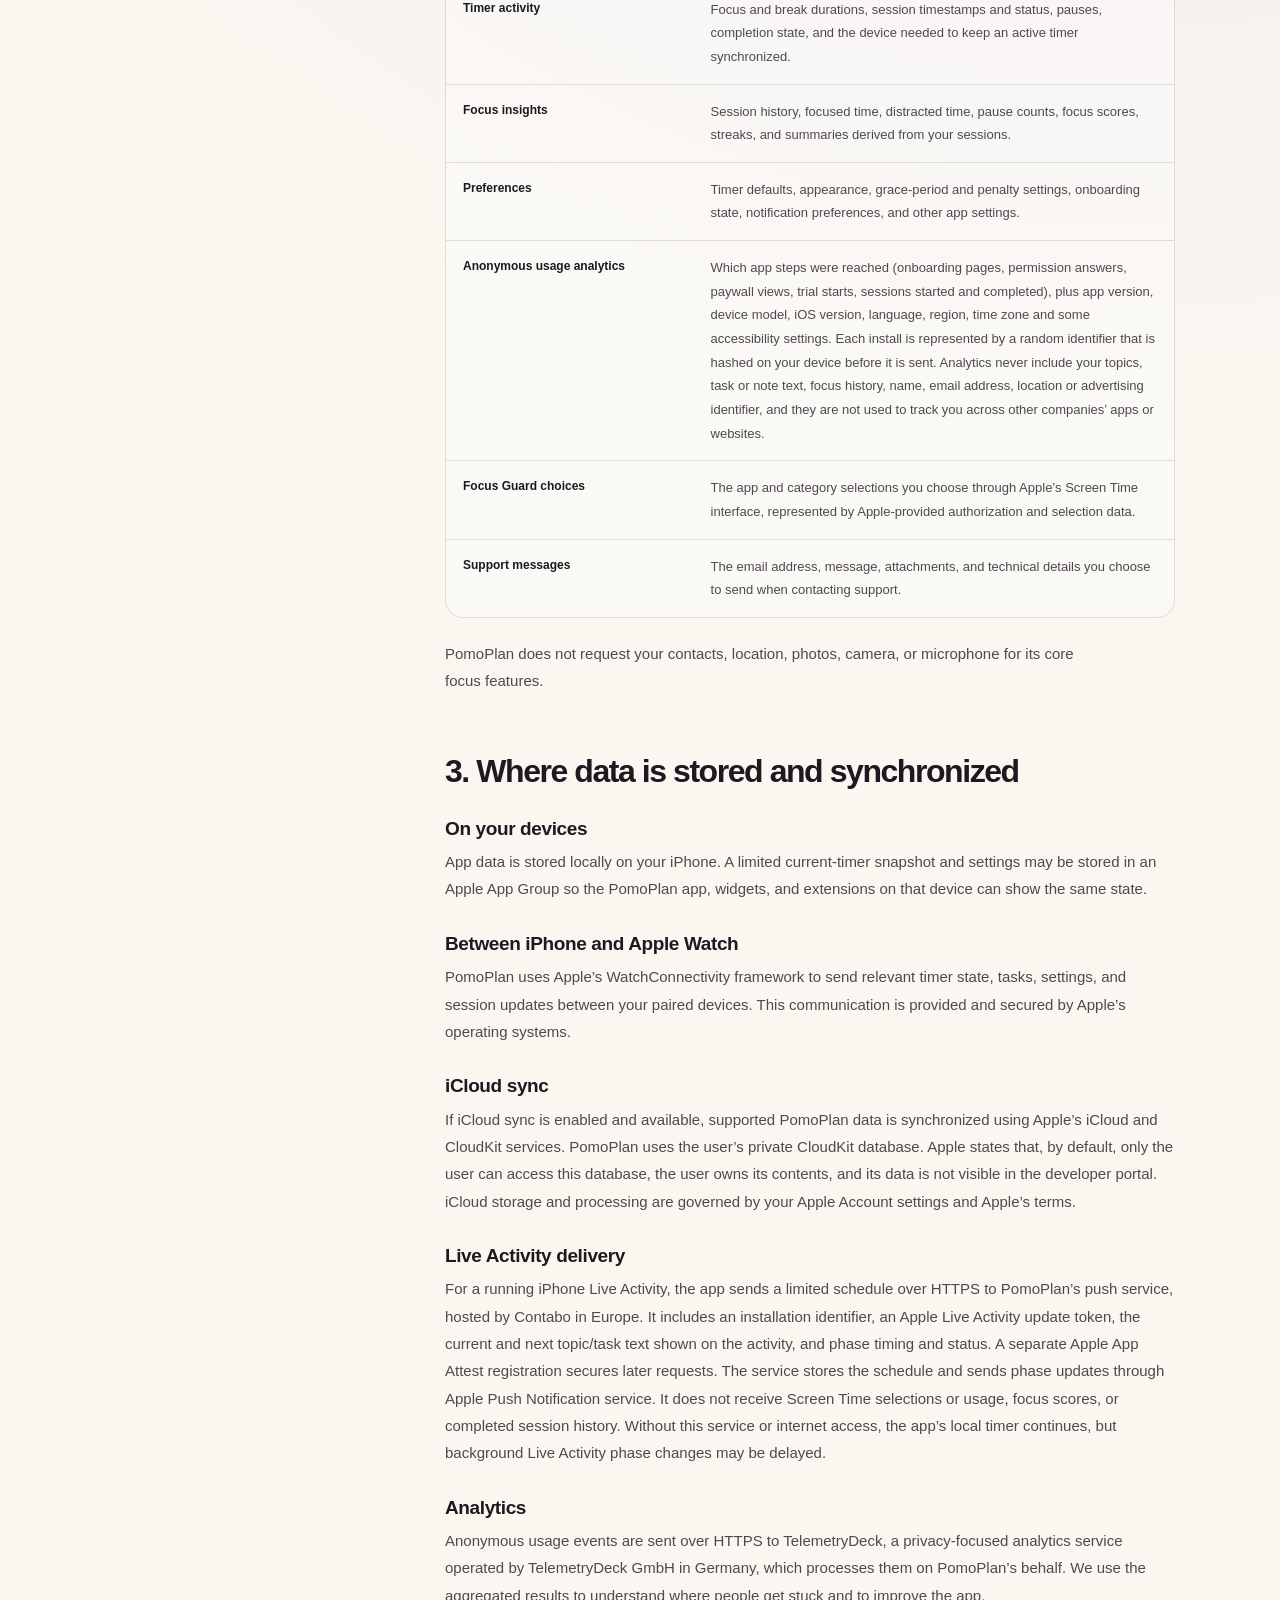
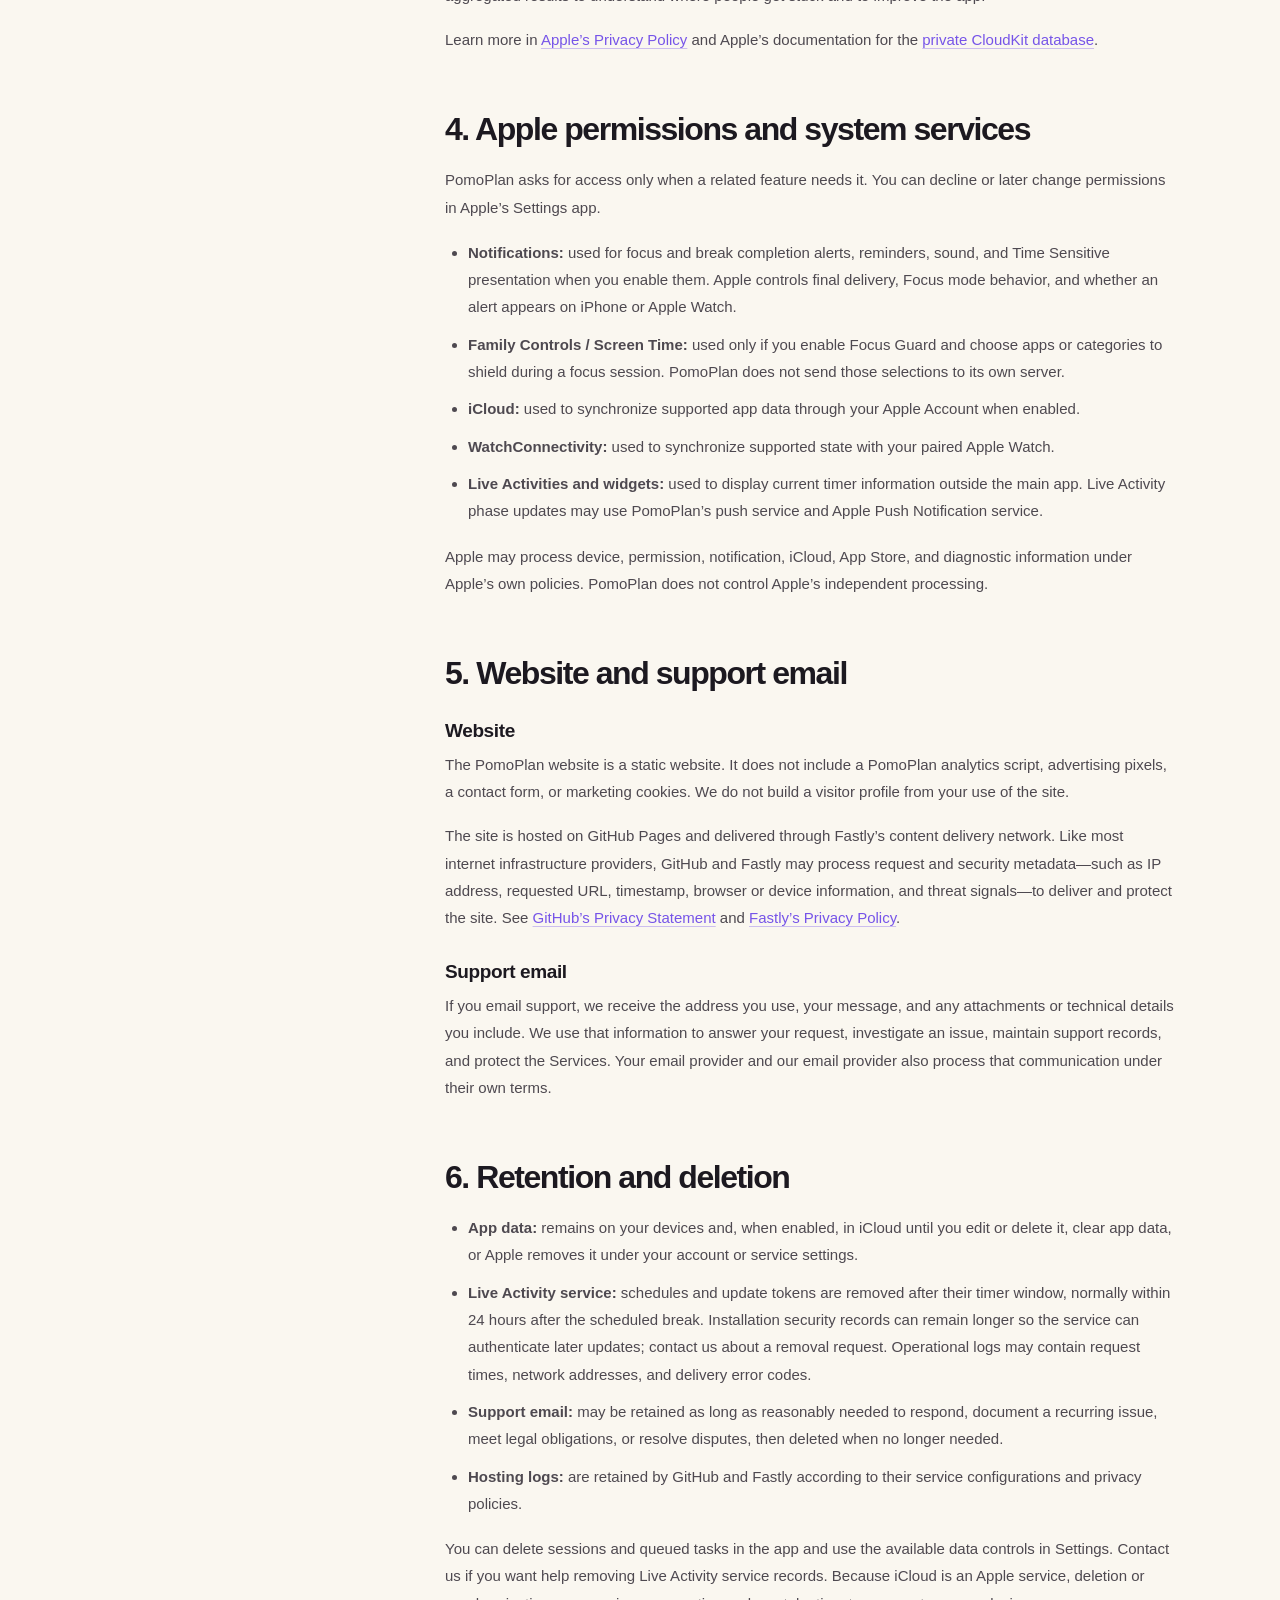
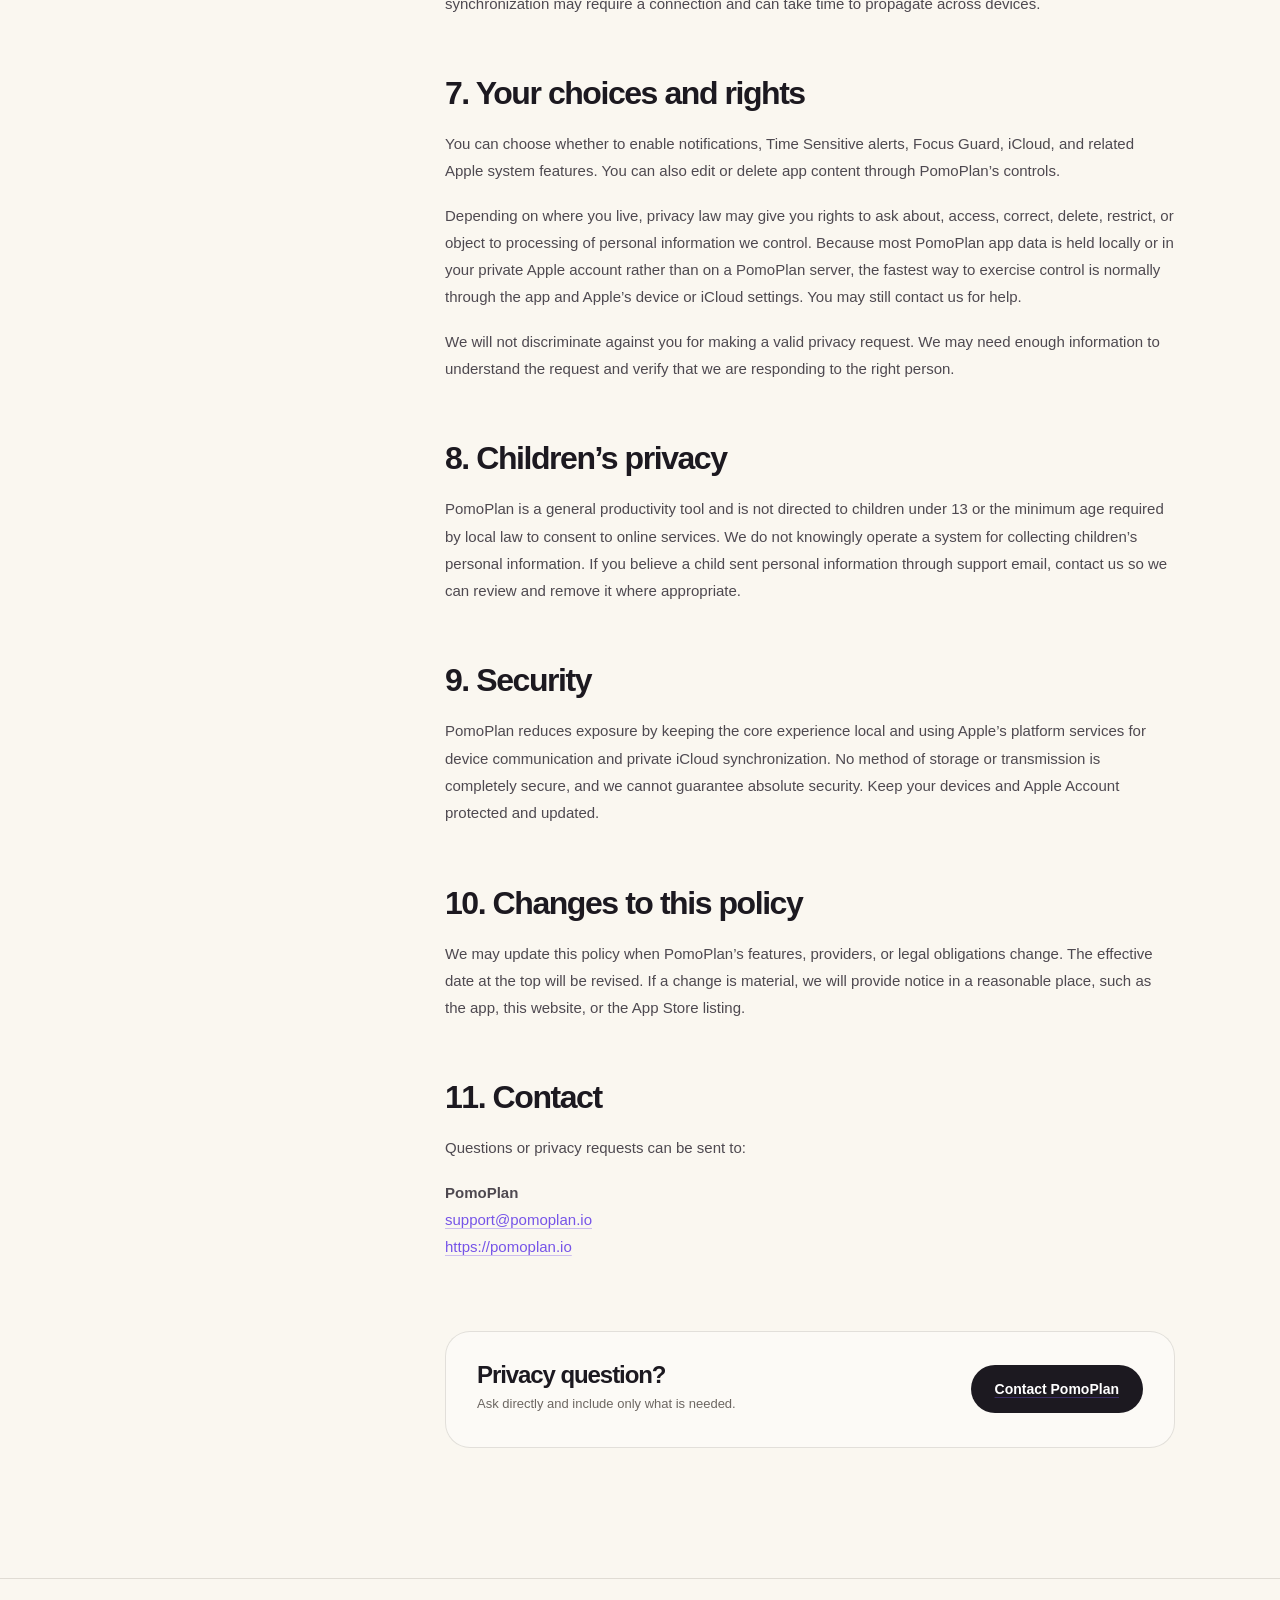
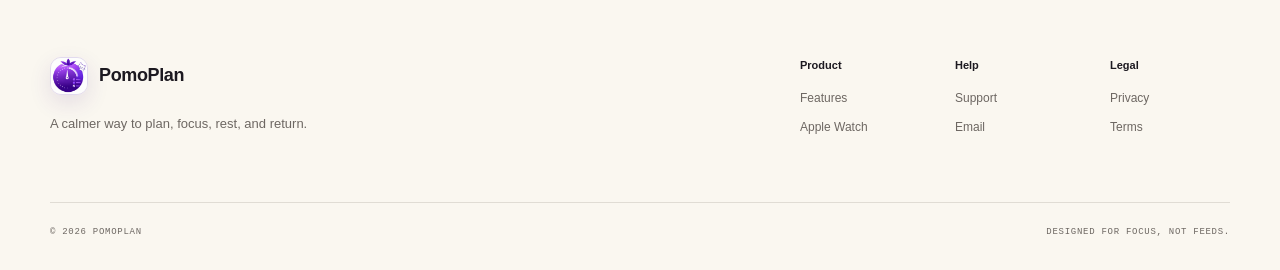
==== commit 4633ca10: "Disclose anonymous TelemetryDeck analytics in the privacy policy PomoPlan 1.0.5 sends anonymous usag" ====
--- a/privacy/index.html
+++ b/privacy/index.html
@@ -32,7 +32,7 @@
         <p class="eyebrow"><span class="signal-dot"></span> Privacy policy</p>
         <h1>Your focus data<br><em>belongs to you.</em></h1>
         <p>This policy explains what PomoPlan stores, why it is needed, and which Apple and hosting services may process it.</p>
-        <div class="inner-hero-meta"><span>Effective October 31, 2026</span><span>No ads</span><span>No third-party analytics</span></div>
+        <div class="inner-hero-meta"><span>Effective November 10, 2026</span><span>No ads</span><span>No tracking</span></div>
       </div>
     </section>
 
@@ -54,14 +54,14 @@
         <article class="legal-content">
           <div class="legal-summary" data-reveal>
             <strong>The short version</strong>
-            <p>PomoPlan has no advertising SDKs, does not use third-party analytics, and does not require a PomoPlan account. Session history and scores stay on your devices and, if enabled, in your private iCloud database. To update a Live Activity while the app is closed, a limited current/next timer schedule is sent to PomoPlan’s push service.</p>
+            <p>PomoPlan has no advertising SDKs, never tracks you across other apps or websites, and does not require a PomoPlan account. The app sends anonymous usage events (for example, which onboarding step was reached or that a session was completed) to TelemetryDeck so we can improve PomoPlan; these never include your topics, tasks or other text you type. Session history and scores stay on your devices and, if enabled, in your private iCloud database. To update a Live Activity while the app is closed, a limited current/next timer schedule is sent to PomoPlan’s push service.</p>
           </div>
 
           <section id="overview" data-reveal>
             <h2>1. Overview</h2>
             <p>This Privacy Policy applies to the PomoPlan applications for iPhone and Apple Watch, PomoPlan widgets and complications, and the website at <a href="https://pomoplan.io/">pomoplan.io</a> (together, the “Services”).</p>
             <p>“PomoPlan,” “we,” “us,” and “our” refer to the independent publisher of PomoPlan. If you have a privacy question, contact <a href="mailto:support@pomoplan.io">support@pomoplan.io</a>.</p>
-            <p>PomoPlan is designed to work without creating a PomoPlan account. We do not sell personal data, use it for targeted advertising, or operate an advertising or behavioral-analytics backend.</p>
+            <p>PomoPlan is designed to work without creating a PomoPlan account. We do not sell personal data, use it for targeted advertising, or operate an advertising backend. Anonymous app analytics are described in section 2.</p>
           </section>
 
           <section id="data" data-reveal>
@@ -73,6 +73,7 @@
                 <tr><th>Timer activity</th><td>Focus and break durations, session timestamps and status, pauses, completion state, and the device needed to keep an active timer synchronized.</td></tr>
                 <tr><th>Focus insights</th><td>Session history, focused time, distracted time, pause counts, focus scores, streaks, and summaries derived from your sessions.</td></tr>
                 <tr><th>Preferences</th><td>Timer defaults, appearance, grace-period and penalty settings, onboarding state, notification preferences, and other app settings.</td></tr>
+                <tr><th>Anonymous usage analytics</th><td>Which app steps were reached (onboarding pages, permission answers, paywall views, trial starts, sessions started and completed), plus app version, device model, iOS version, language, region, time zone and some accessibility settings. Each install is represented by a random identifier that is hashed on your device before it is sent. Analytics never include your topics, task or note text, focus history, name, email address, location or advertising identifier, and they are not used to track you across other companies’ apps or websites.</td></tr>
                 <tr><th>Focus Guard choices</th><td>The app and category selections you choose through Apple’s Screen Time interface, represented by Apple-provided authorization and selection data.</td></tr>
                 <tr><th>Support messages</th><td>The email address, message, attachments, and technical details you choose to send when contacting support.</td></tr>
               </tbody>
@@ -90,6 +91,8 @@
             <p>If iCloud sync is enabled and available, supported PomoPlan data is synchronized using Apple’s iCloud and CloudKit services. PomoPlan uses the user’s private CloudKit database. Apple states that, by default, only the user can access this database, the user owns its contents, and its data is not visible in the developer portal. iCloud storage and processing are governed by your Apple Account settings and Apple’s terms.</p>
             <h3>Live Activity delivery</h3>
             <p>For a running iPhone Live Activity, the app sends a limited schedule over HTTPS to PomoPlan’s push service, hosted by Contabo in Europe. It includes an installation identifier, an Apple Live Activity update token, the current and next topic/task text shown on the activity, and phase timing and status. A separate Apple App Attest registration secures later requests. The service stores the schedule and sends phase updates through Apple Push Notification service. It does not receive Screen Time selections or usage, focus scores, or completed session history. Without this service or internet access, the app’s local timer continues, but background Live Activity phase changes may be delayed.</p>
+            <h3>Analytics</h3>
+            <p>Anonymous usage events are sent over HTTPS to TelemetryDeck, a privacy-focused analytics service operated by TelemetryDeck GmbH in Germany, which processes them on PomoPlan’s behalf. We use the aggregated results to understand where people get stuck and to improve the app.</p>
             <p>Learn more in <a href="https://www.apple.com/legal/privacy/" rel="external">Apple’s Privacy Policy</a> and Apple’s documentation for the <a href="https://developer.apple.com/documentation/cloudkit/ckcontainer/privateclouddatabase" rel="external">private CloudKit database</a>.</p>
           </section>
 
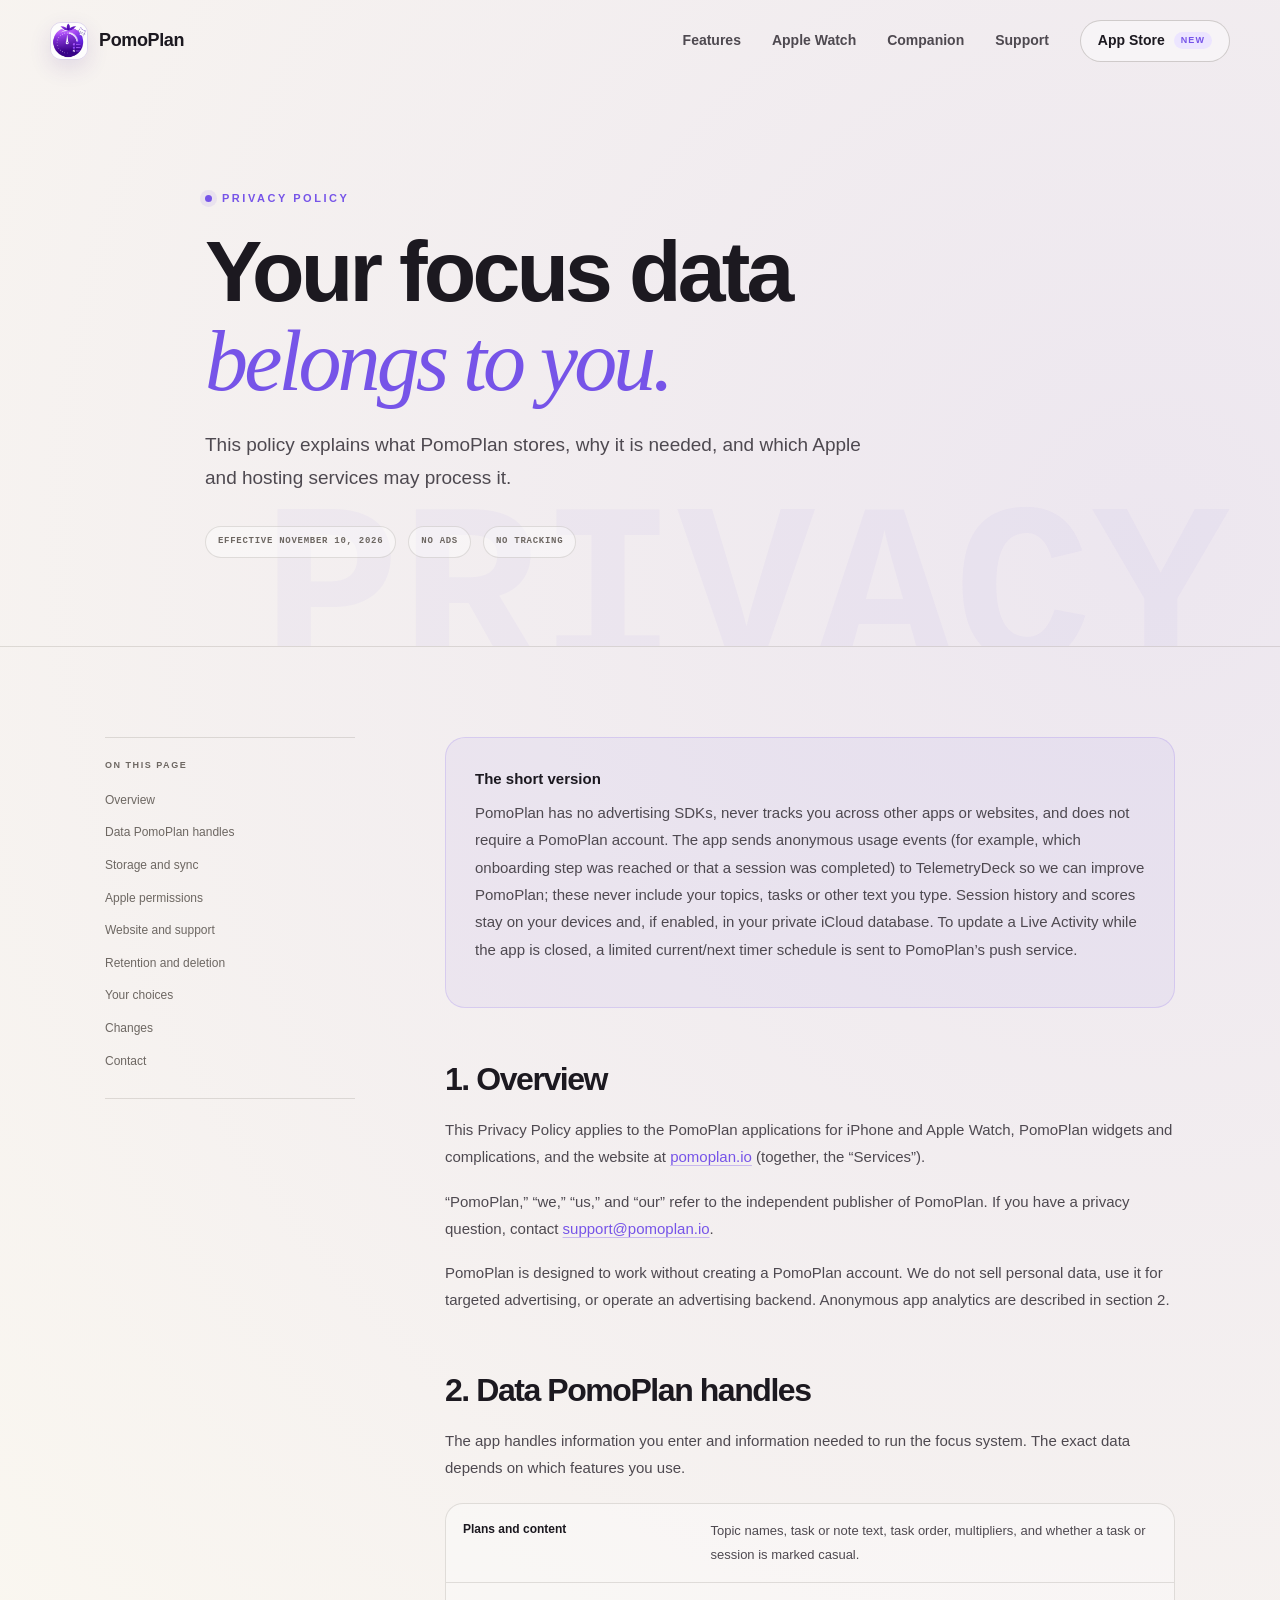
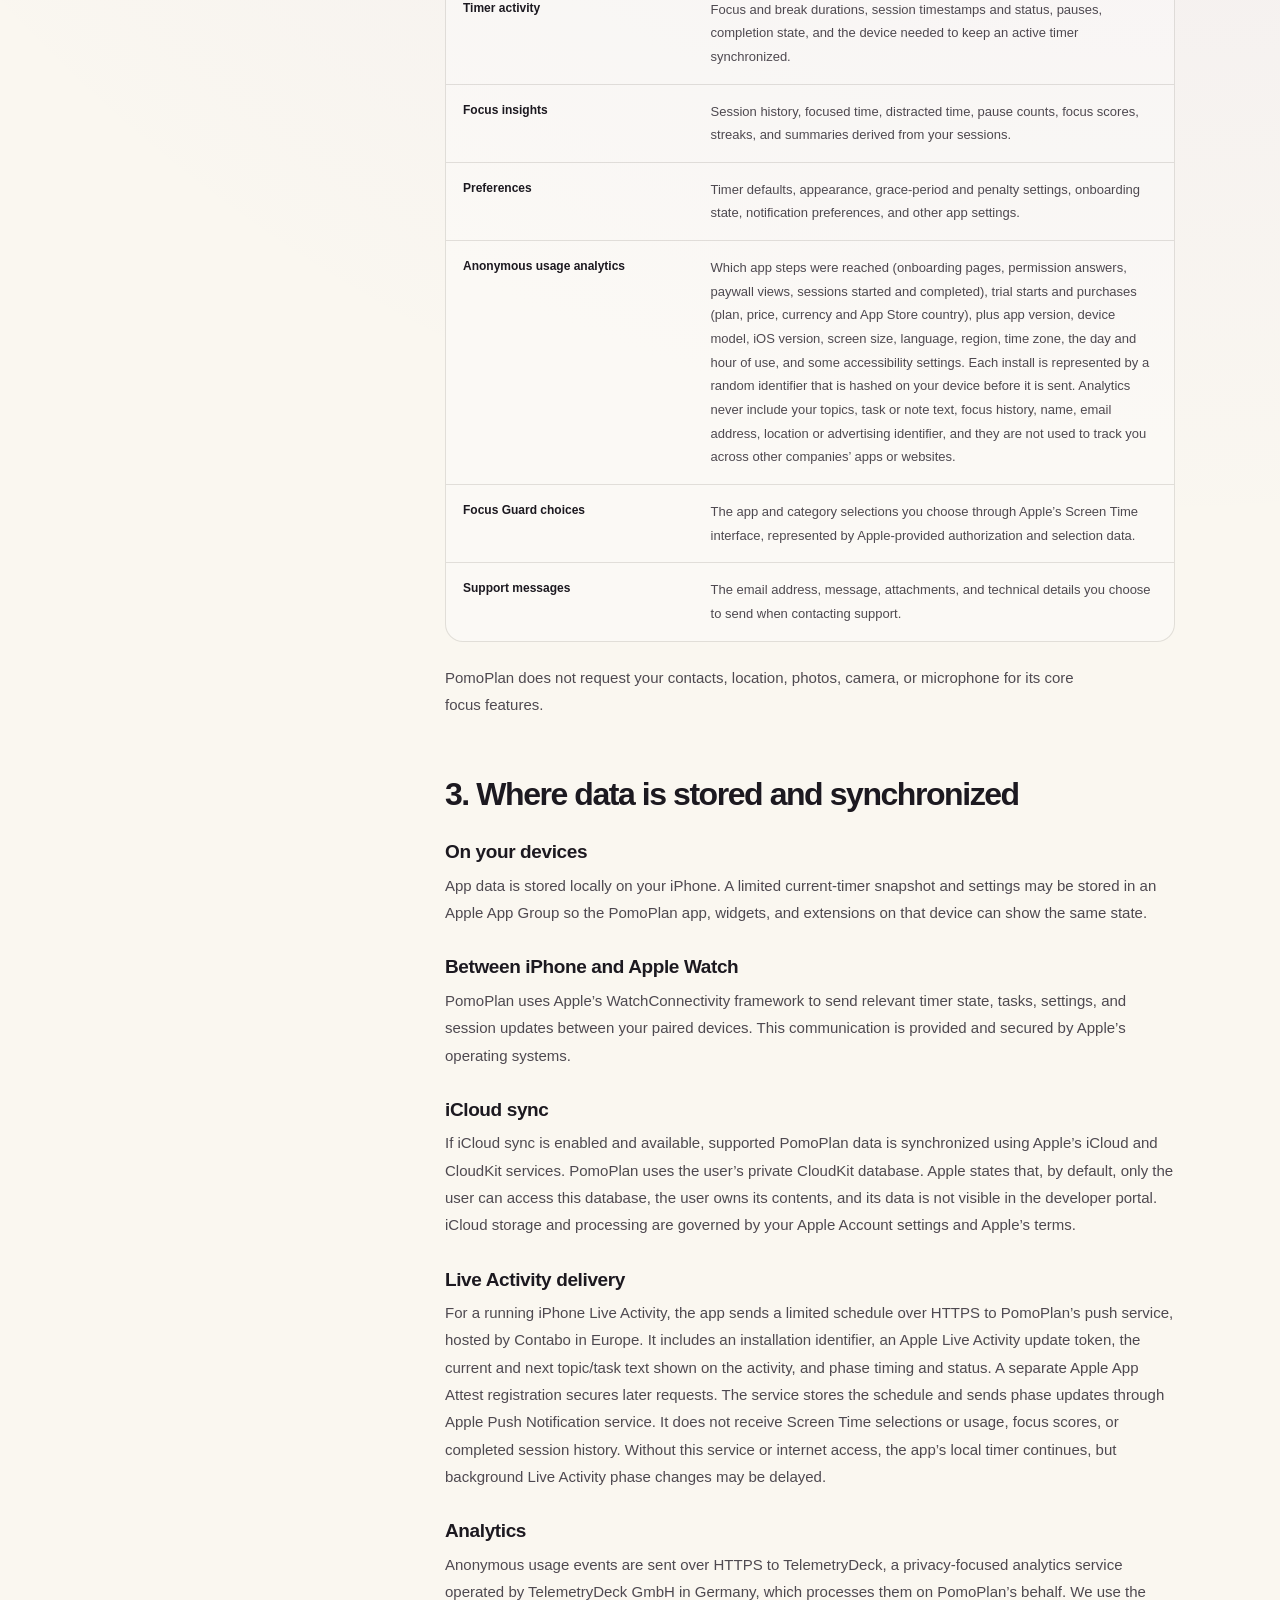
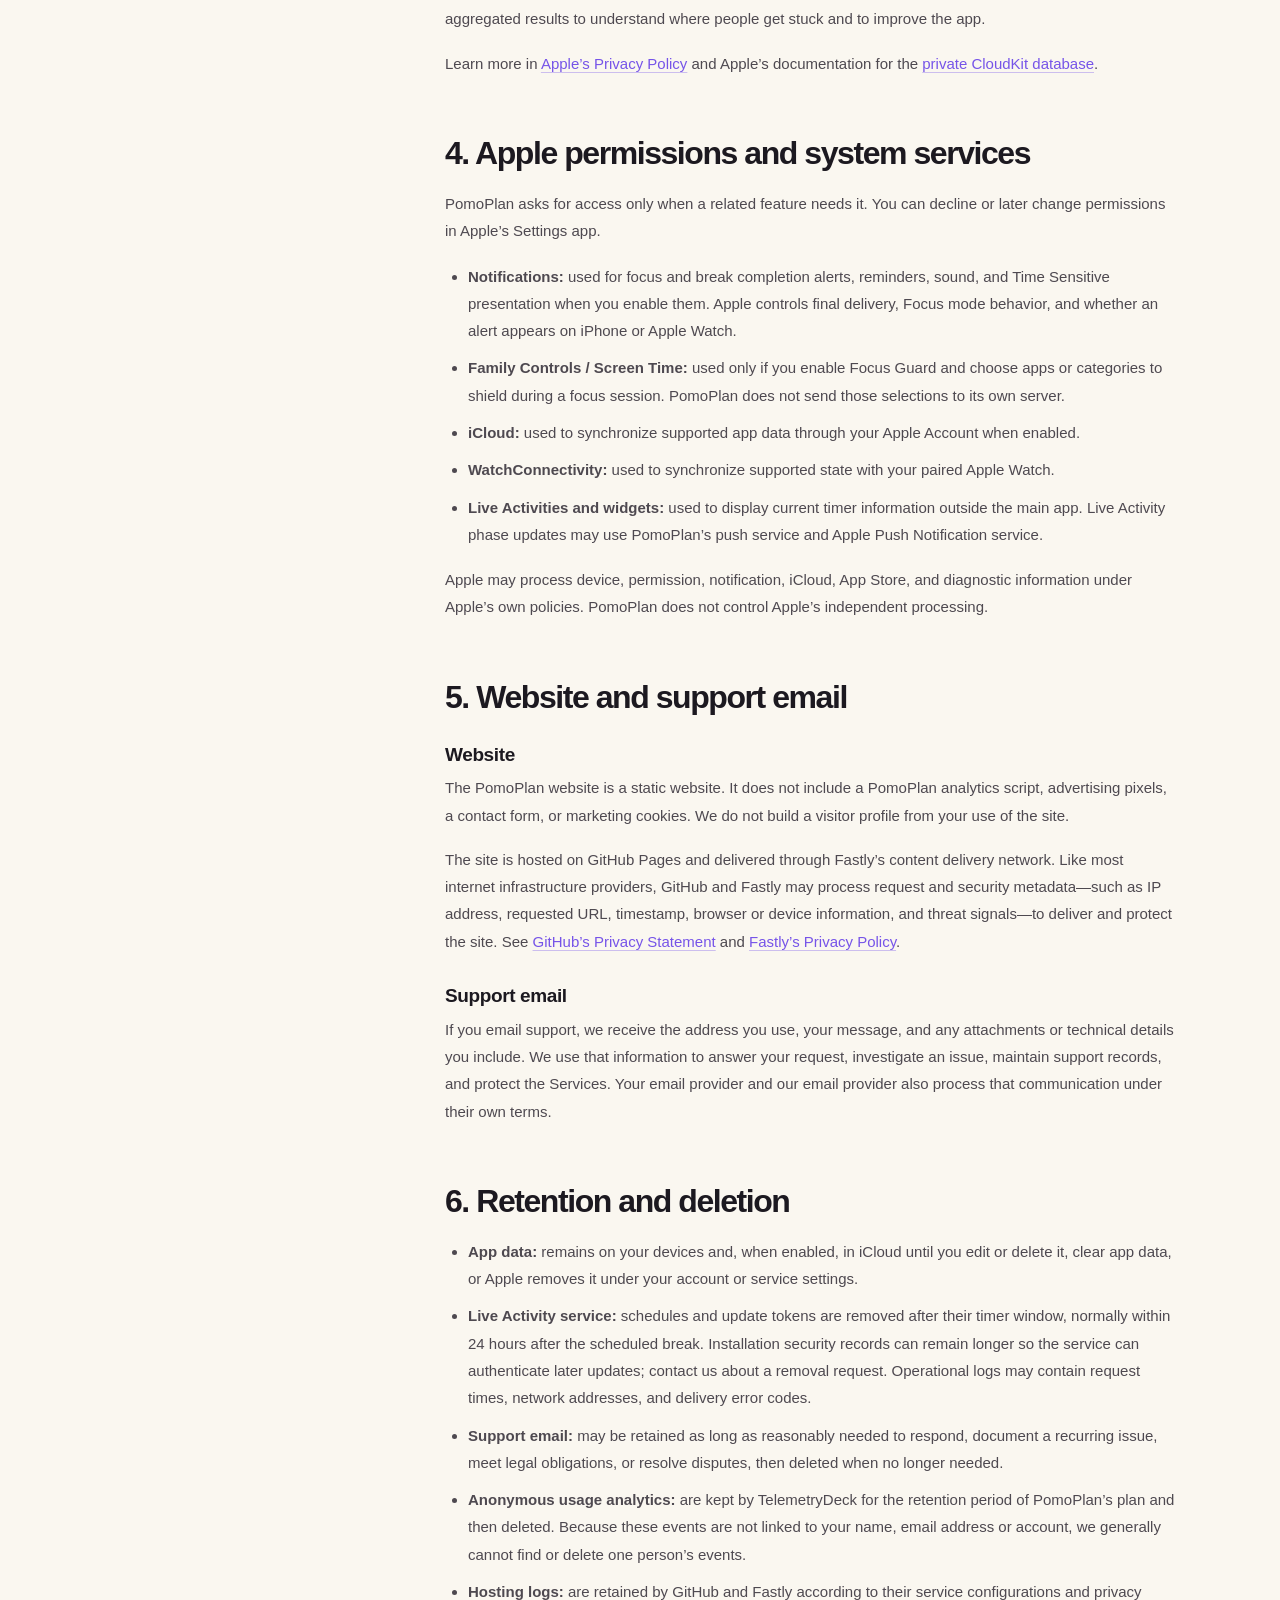
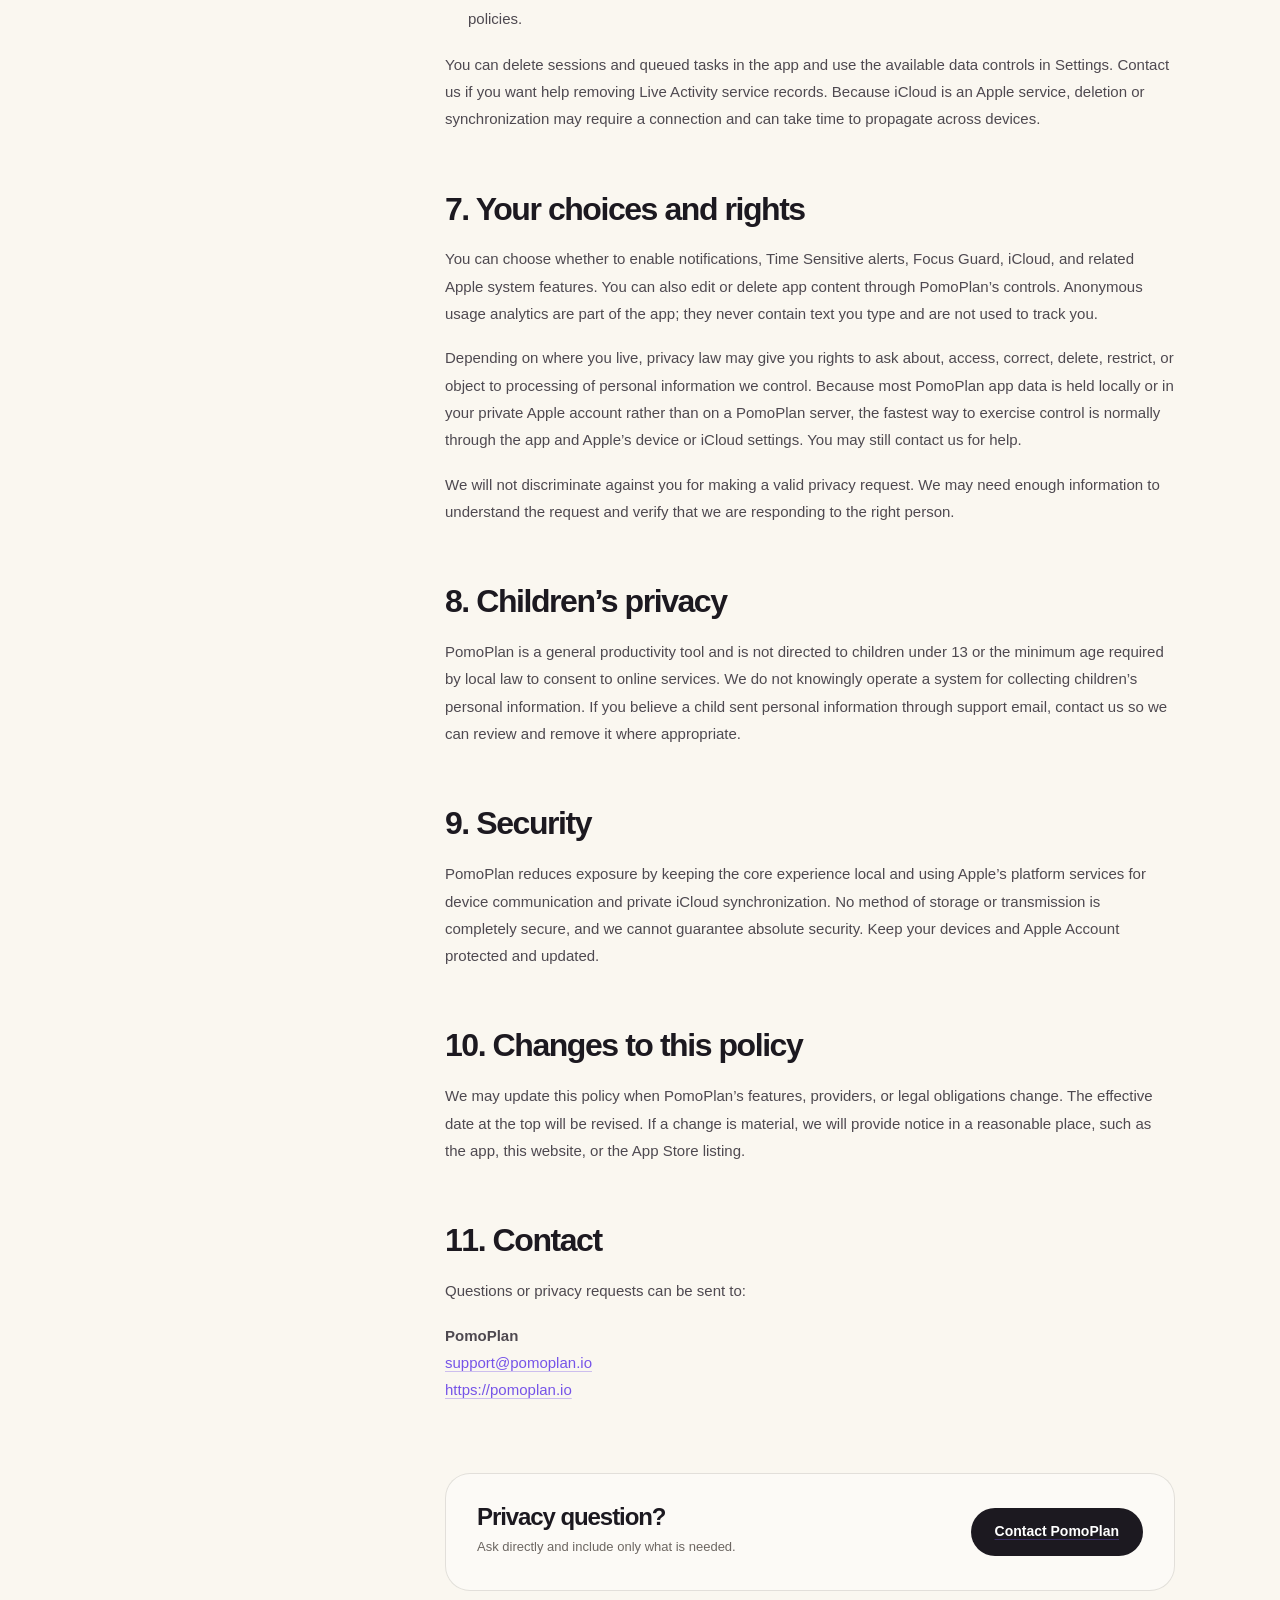
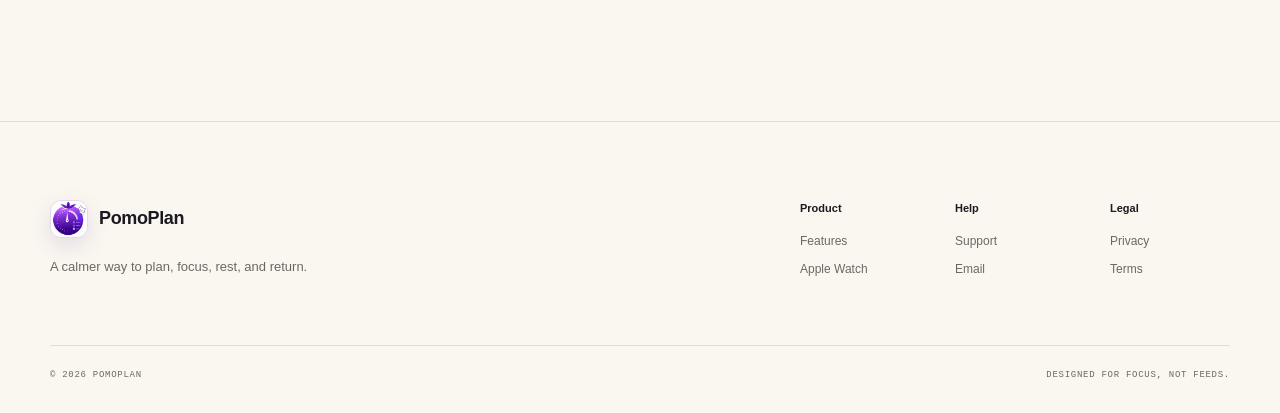
==== commit f1a0cc7c: "Complete the analytics details in the privacy policy List purchase details, screen size and time of " ====
--- a/privacy/index.html
+++ b/privacy/index.html
@@ -73,7 +73,7 @@
                 <tr><th>Timer activity</th><td>Focus and break durations, session timestamps and status, pauses, completion state, and the device needed to keep an active timer synchronized.</td></tr>
                 <tr><th>Focus insights</th><td>Session history, focused time, distracted time, pause counts, focus scores, streaks, and summaries derived from your sessions.</td></tr>
                 <tr><th>Preferences</th><td>Timer defaults, appearance, grace-period and penalty settings, onboarding state, notification preferences, and other app settings.</td></tr>
-                <tr><th>Anonymous usage analytics</th><td>Which app steps were reached (onboarding pages, permission answers, paywall views, trial starts, sessions started and completed), plus app version, device model, iOS version, language, region, time zone and some accessibility settings. Each install is represented by a random identifier that is hashed on your device before it is sent. Analytics never include your topics, task or note text, focus history, name, email address, location or advertising identifier, and they are not used to track you across other companies’ apps or websites.</td></tr>
+                <tr><th>Anonymous usage analytics</th><td>Which app steps were reached (onboarding pages, permission answers, paywall views, sessions started and completed), trial starts and purchases (plan, price, currency and App Store country), plus app version, device model, iOS version, screen size, language, region, time zone, the day and hour of use, and some accessibility settings. Each install is represented by a random identifier that is hashed on your device before it is sent. Analytics never include your topics, task or note text, focus history, name, email address, location or advertising identifier, and they are not used to track you across other companies’ apps or websites.</td></tr>
                 <tr><th>Focus Guard choices</th><td>The app and category selections you choose through Apple’s Screen Time interface, represented by Apple-provided authorization and selection data.</td></tr>
                 <tr><th>Support messages</th><td>The email address, message, attachments, and technical details you choose to send when contacting support.</td></tr>
               </tbody>
@@ -124,6 +124,7 @@
               <li><strong>App data:</strong> remains on your devices and, when enabled, in iCloud until you edit or delete it, clear app data, or Apple removes it under your account or service settings.</li>
               <li><strong>Live Activity service:</strong> schedules and update tokens are removed after their timer window, normally within 24 hours after the scheduled break. Installation security records can remain longer so the service can authenticate later updates; contact us about a removal request. Operational logs may contain request times, network addresses, and delivery error codes.</li>
               <li><strong>Support email:</strong> may be retained as long as reasonably needed to respond, document a recurring issue, meet legal obligations, or resolve disputes, then deleted when no longer needed.</li>
+              <li><strong>Anonymous usage analytics:</strong> are kept by TelemetryDeck for the retention period of PomoPlan’s plan and then deleted. Because these events are not linked to your name, email address or account, we generally cannot find or delete one person’s events.</li>
               <li><strong>Hosting logs:</strong> are retained by GitHub and Fastly according to their service configurations and privacy policies.</li>
             </ul>
             <p>You can delete sessions and queued tasks in the app and use the available data controls in Settings. Contact us if you want help removing Live Activity service records. Because iCloud is an Apple service, deletion or synchronization may require a connection and can take time to propagate across devices.</p>
@@ -131,7 +132,7 @@
 
           <section id="choices" data-reveal>
             <h2>7. Your choices and rights</h2>
-            <p>You can choose whether to enable notifications, Time Sensitive alerts, Focus Guard, iCloud, and related Apple system features. You can also edit or delete app content through PomoPlan’s controls.</p>
+            <p>You can choose whether to enable notifications, Time Sensitive alerts, Focus Guard, iCloud, and related Apple system features. You can also edit or delete app content through PomoPlan’s controls. Anonymous usage analytics are part of the app; they never contain text you type and are not used to track you.</p>
             <p>Depending on where you live, privacy law may give you rights to ask about, access, correct, delete, restrict, or object to processing of personal information we control. Because most PomoPlan app data is held locally or in your private Apple account rather than on a PomoPlan server, the fastest way to exercise control is normally through the app and Apple’s device or iCloud settings. You may still contact us for help.</p>
             <p>We will not discriminate against you for making a valid privacy request. We may need enough information to understand the request and verify that we are responding to the right person.</p>
           </section>
